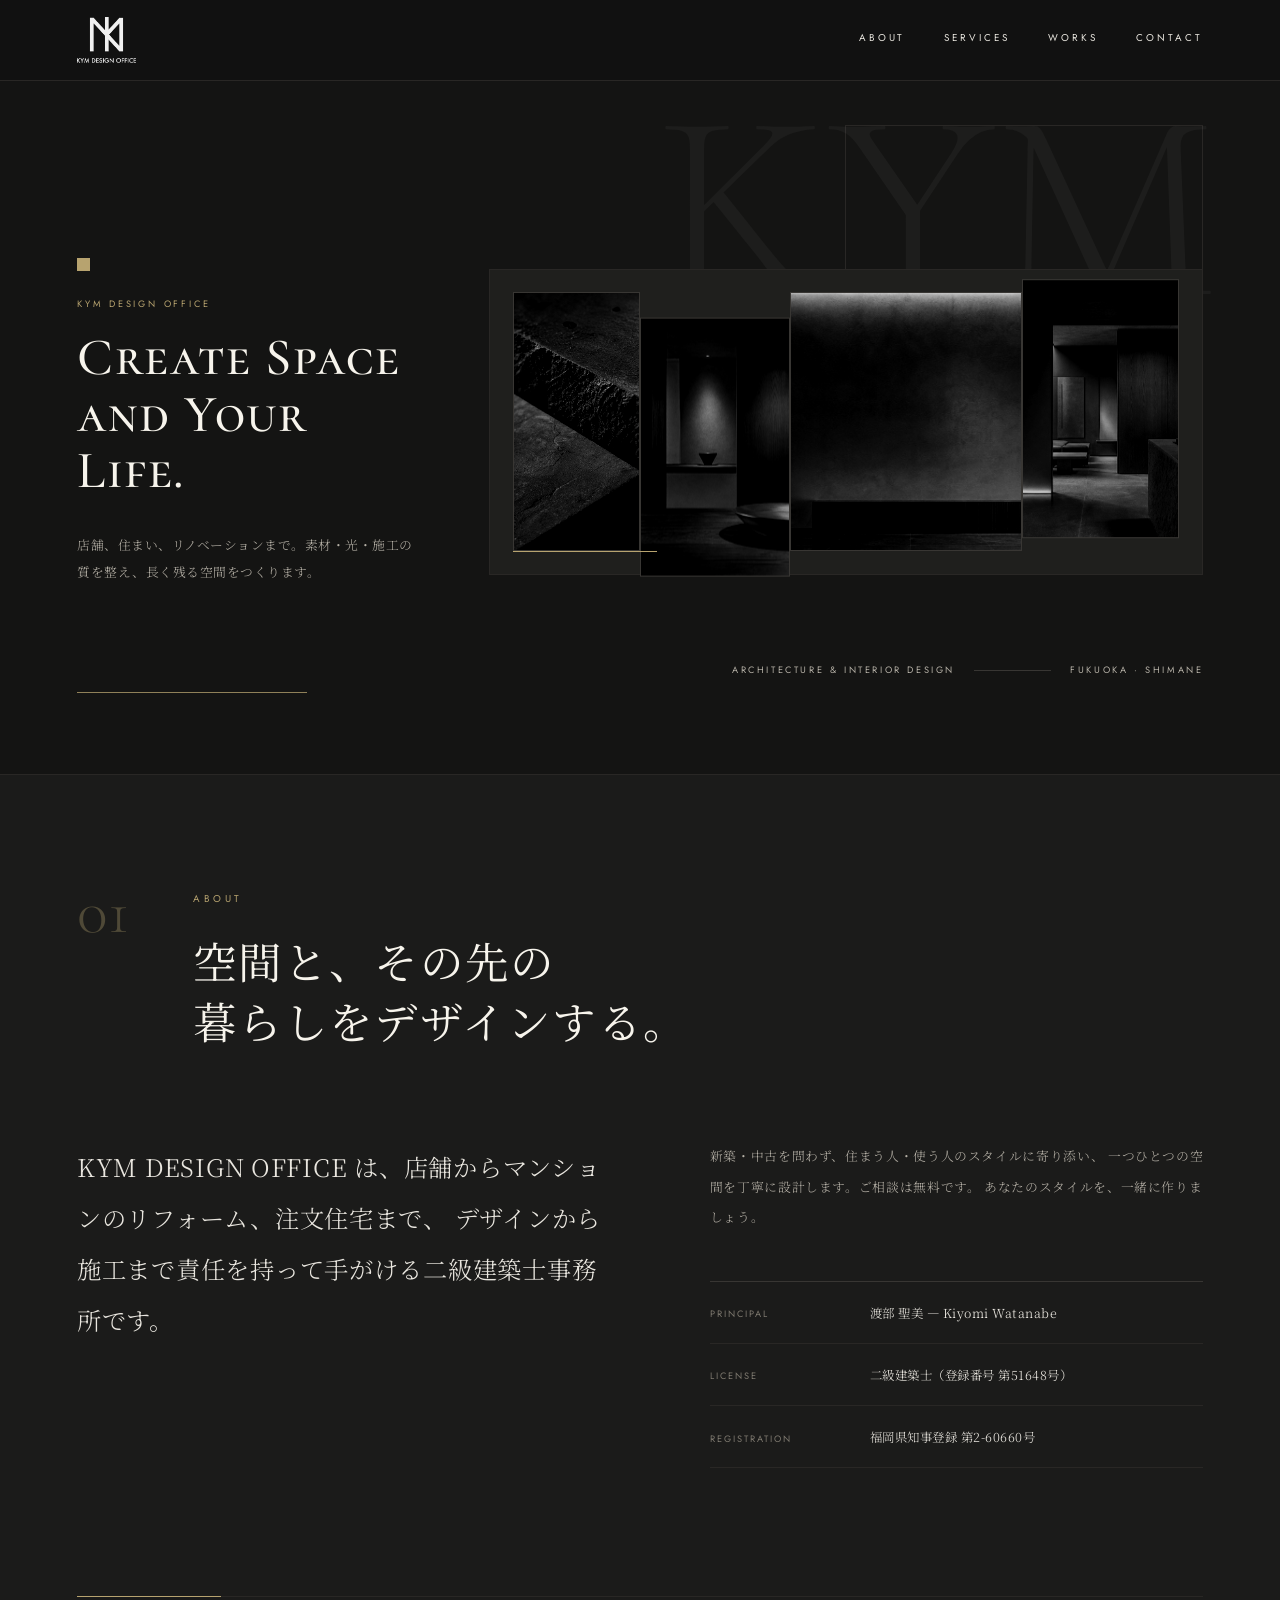
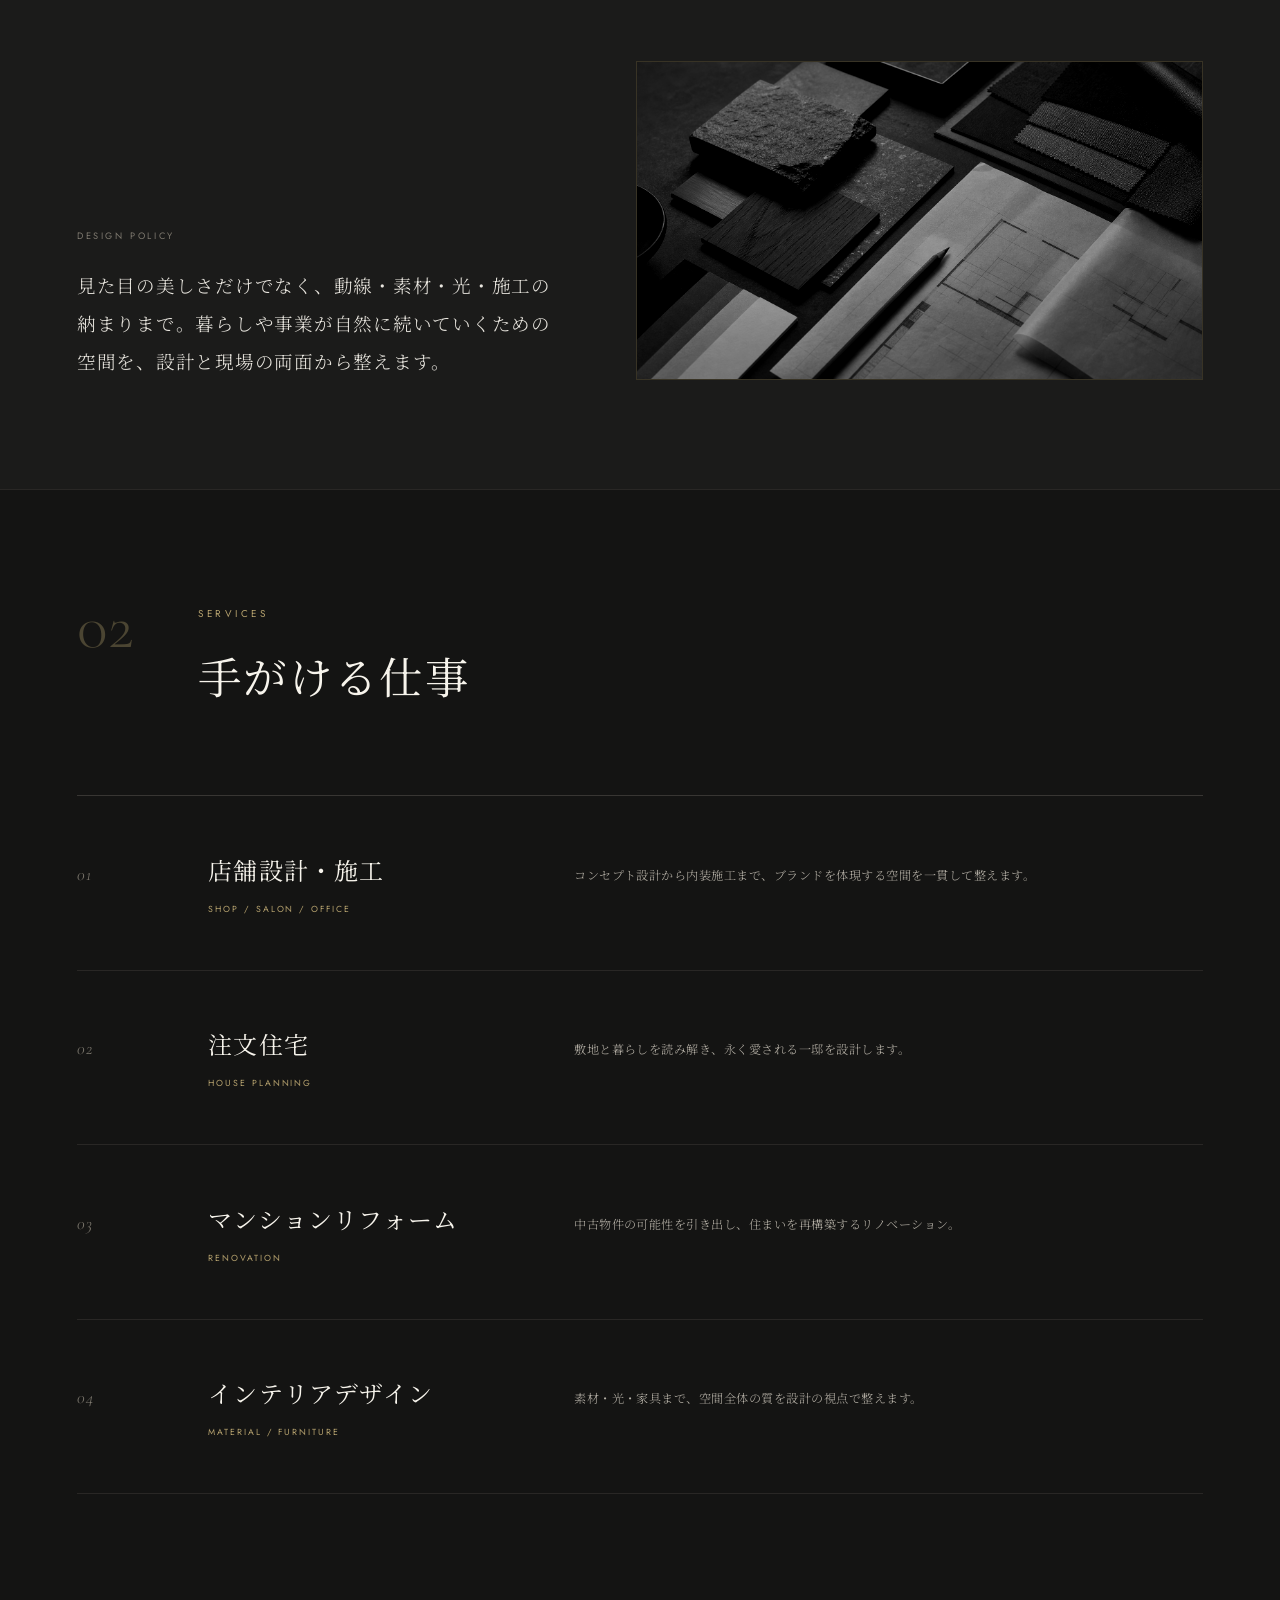
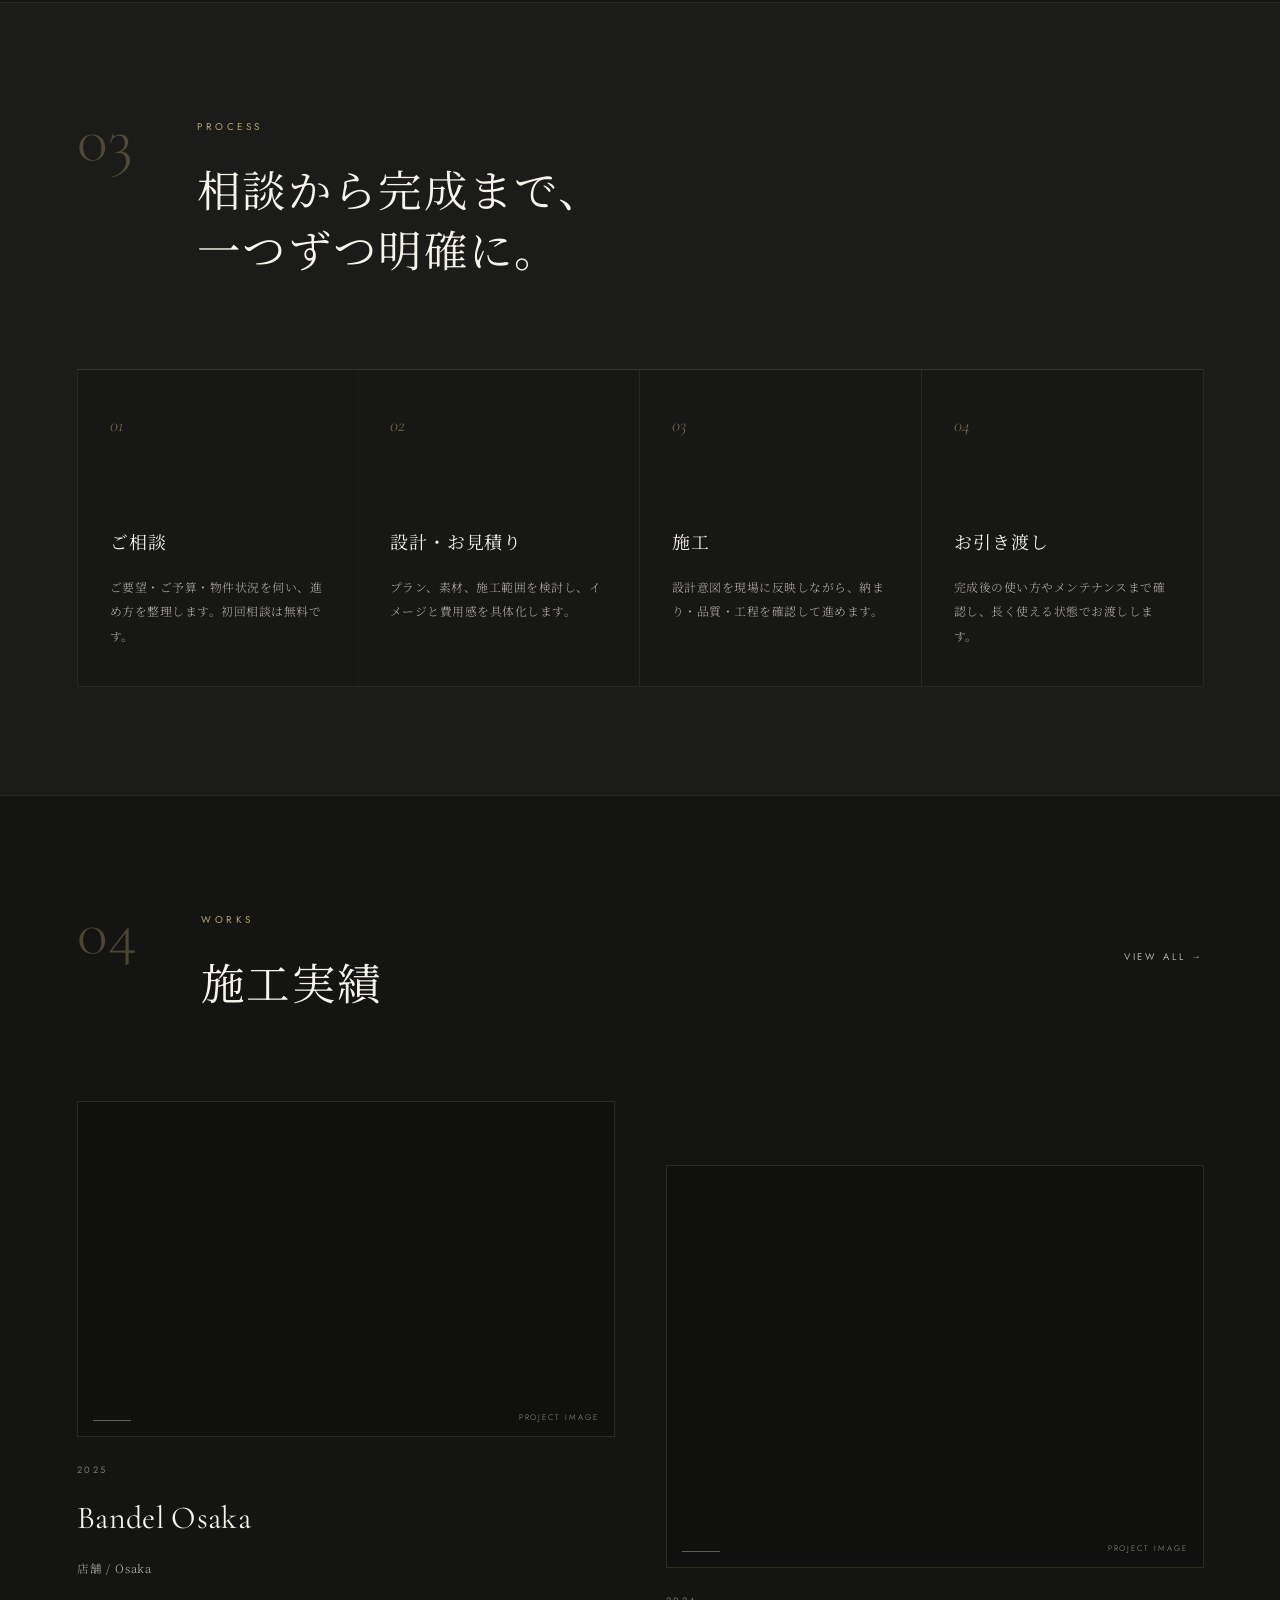
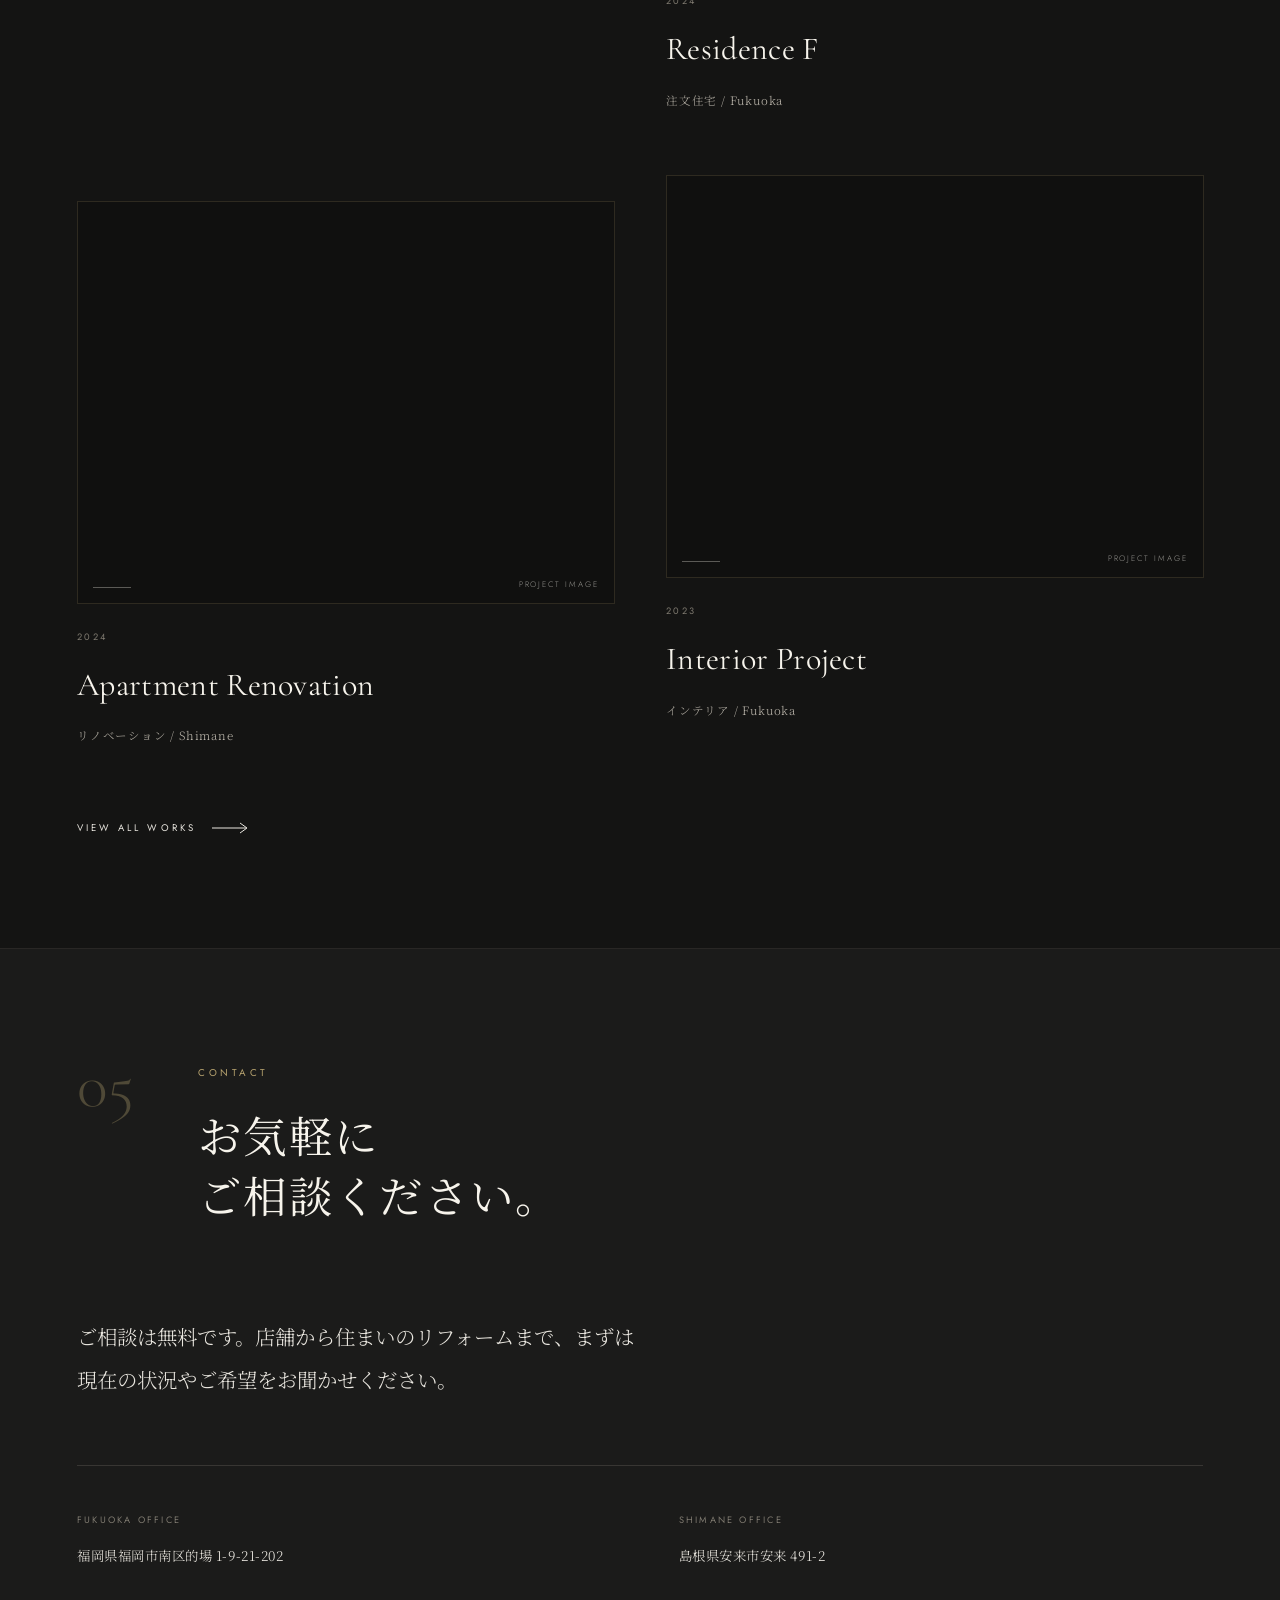
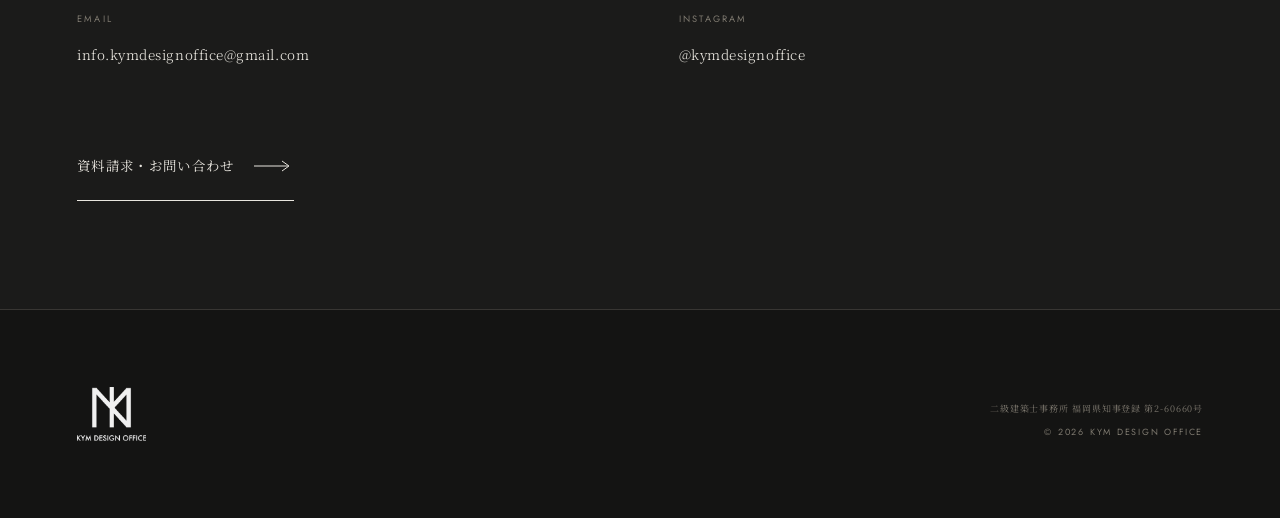
==== index.html @ 893f3ba8 "Initial commit: KYM DESIGN OFFICE ホームページ Co-Authored-By: Claude Opus 4.8 <noreply@anthropic.com>" ====
<!DOCTYPE html>
<html lang="ja">
<head>
  <meta charset="UTF-8">
  <meta name="viewport" content="width=device-width, initial-scale=1.0">
  <title>KYM DESIGN OFFICE｜福岡・島根の建築設計・施工・インテリアデザイン</title>
  <meta name="description" content="KYM DESIGN OFFICEは、店舗設計・施工、注文住宅、マンションリフォーム、インテリアデザインを手がける二級建築士事務所です。福岡・島根を拠点に、デザインから施工まで一貫して対応します。">
  <link rel="stylesheet" href="style.css?v=20260614c">
  <link rel="preconnect" href="https://fonts.googleapis.com">
  <link rel="preconnect" href="https://fonts.gstatic.com" crossorigin>
  <link href="https://fonts.googleapis.com/css2?family=Cormorant+Garamond:ital,wght@0,300;0,400;0,500;1,300;1,400&family=Jost:wght@300;400;500&family=Noto+Serif+JP:wght@300;400;500&display=swap" rel="stylesheet">
</head>
<body>

  <!-- ===== ナビゲーション ===== -->
  <header class="nav">
    <a href="#hero" class="nav__logo">
      <img src="image_data/logo.png" alt="KYM DESIGN OFFICE">
    </a>
    <nav class="nav__menu" aria-label="Main navigation">
      <a href="#about">ABOUT</a>
      <a href="#services">SERVICES</a>
      <a href="works.html">WORKS</a>
      <a href="#contact">CONTACT</a>
    </nav>
  </header>

  <main>

    <!-- ===== HERO ===== -->
    <section class="hero" id="hero">
      <span class="hero__abstract" aria-hidden="true">KYM</span>
      <div class="hero__main">
        <div class="hero__head">
          <span class="hero__mark" data-reveal="up"></span>
          <span class="hero__kicker" data-reveal="up" style="--d:.04s">KYM DESIGN OFFICE</span>
          <h1 class="hero__title" data-reveal="up" style="--d:.08s">Create Space<br>and Your Life.</h1>
          <p class="hero__lead" data-reveal="up" style="--d:.14s">
            店舗、住まい、リノベーションまで。素材・光・施工の質を整え、長く残る空間をつくります。
          </p>
        </div>

        <div class="hero__strip">
          <div class="hero__cluster">
            <div class="frame hf hf--a" data-reveal="clip" style="--d:.2s">
              <img class="visual" src="assets/images/kym-hero-cut-01.jpg" alt="">
            </div>
            <div class="frame hf hf--b" data-reveal="clip" style="--d:.3s">
              <img class="visual" src="assets/images/kym-hero-cut-02.jpg" alt="">
            </div>
            <div class="frame hf hf--c" data-reveal="clip" style="--d:.4s">
              <img class="visual" src="assets/images/kym-hero-cut-03.jpg" alt="">
            </div>
          </div>
          <div class="frame hf hf--d" data-reveal="clip" style="--d:.5s">
            <img class="visual" src="assets/images/kym-hero-cut-04.jpg" alt="">
          </div>
        </div>
      </div>

      <div class="hero__foot" data-reveal="fade" style="--d:.6s">
        <span class="hero__foot-label">Architecture &amp; Interior Design</span>
        <span class="hero__rule"></span>
        <span class="hero__foot-place">Fukuoka · Shimane</span>
      </div>
    </section>

    <!-- ===== 01 ABOUT ===== -->
    <section class="section" id="about">
      <header class="head">
        <span class="head__num" data-reveal="up">01</span>
        <div class="head__text" data-reveal="up" style="--d:.08s">
          <span class="head__label">About</span>
          <h2 class="head__title">空間と、その先の<br>暮らしをデザインする。</h2>
        </div>
      </header>

      <div class="about__body" data-reveal="up" style="--d:.12s">
        <p class="about__statement">
          KYM DESIGN OFFICE は、店舗からマンションのリフォーム、注文住宅まで、
          デザインから施工まで責任を持って手がける二級建築士事務所です。
        </p>
        <div class="about__detail">
          <p>
            新築・中古を問わず、住まう人・使う人のスタイルに寄り添い、
            一つひとつの空間を丁寧に設計します。ご相談は無料です。
            あなたのスタイルを、一緒に作りましょう。
          </p>
          <dl class="about__meta">
            <div>
              <dt>Principal</dt>
              <dd>渡部 聖美 — Kiyomi Watanabe</dd>
            </div>
            <div>
              <dt>License</dt>
              <dd>二級建築士（登録番号 第51648号）</dd>
            </div>
            <div>
              <dt>Registration</dt>
              <dd>福岡県知事登録 第2-60660号</dd>
            </div>
          </dl>
        </div>
      </div>

      <div class="statement-band" data-reveal="up">
        <div>
          <span class="statement-band__label">Design policy</span>
          <p>見た目の美しさだけでなく、動線・素材・光・施工の納まりまで。暮らしや事業が自然に続いていくための空間を、設計と現場の両面から整えます。</p>
        </div>
        <figure class="statement-band__visual">
          <img src="assets/images/kym-process-mono.jpg" alt="素材と図面を並べた設計検討のイメージ">
        </figure>
      </div>
    </section>

    <!-- ===== 02 SERVICES ===== -->
    <section class="section" id="services">
      <header class="head">
        <span class="head__num" data-reveal="up">02</span>
        <div class="head__text" data-reveal="up" style="--d:.08s">
          <span class="head__label">Services</span>
          <h2 class="head__title">手がける仕事</h2>
        </div>
      </header>

      <ul class="services">
        <li class="services__item" data-reveal="up">
          <span class="services__no">01</span>
          <div>
            <h3 class="services__name">店舗設計・施工</h3>
            <span class="services__scope">Shop / Salon / Office</span>
          </div>
          <p class="services__desc">コンセプト設計から内装施工まで、ブランドを体現する空間を一貫して整えます。</p>
        </li>
        <li class="services__item" data-reveal="up">
          <span class="services__no">02</span>
          <div>
            <h3 class="services__name">注文住宅</h3>
            <span class="services__scope">House planning</span>
          </div>
          <p class="services__desc">敷地と暮らしを読み解き、永く愛される一邸を設計します。</p>
        </li>
        <li class="services__item" data-reveal="up">
          <span class="services__no">03</span>
          <div>
            <h3 class="services__name">マンションリフォーム</h3>
            <span class="services__scope">Renovation</span>
          </div>
          <p class="services__desc">中古物件の可能性を引き出し、住まいを再構築するリノベーション。</p>
        </li>
        <li class="services__item" data-reveal="up">
          <span class="services__no">04</span>
          <div>
            <h3 class="services__name">インテリアデザイン</h3>
            <span class="services__scope">Material / Furniture</span>
          </div>
          <p class="services__desc">素材・光・家具まで、空間全体の質を設計の視点で整えます。</p>
        </li>
      </ul>
    </section>

    <!-- ===== 03 PROCESS ===== -->
    <section class="section section--process" id="process">
      <header class="head">
        <span class="head__num" data-reveal="up">03</span>
        <div class="head__text" data-reveal="up" style="--d:.08s">
          <span class="head__label">Process</span>
          <h2 class="head__title">相談から完成まで、<br>一つずつ明確に。</h2>
        </div>
      </header>

      <ol class="process">
        <li class="process__item" data-reveal="up">
          <span class="process__no">01</span>
          <h3>ご相談</h3>
          <p>ご要望・ご予算・物件状況を伺い、進め方を整理します。初回相談は無料です。</p>
        </li>
        <li class="process__item" data-reveal="up">
          <span class="process__no">02</span>
          <h3>設計・お見積り</h3>
          <p>プラン、素材、施工範囲を検討し、イメージと費用感を具体化します。</p>
        </li>
        <li class="process__item" data-reveal="up">
          <span class="process__no">03</span>
          <h3>施工</h3>
          <p>設計意図を現場に反映しながら、納まり・品質・工程を確認して進めます。</p>
        </li>
        <li class="process__item" data-reveal="up">
          <span class="process__no">04</span>
          <h3>お引き渡し</h3>
          <p>完成後の使い方やメンテナンスまで確認し、長く使える状態でお渡しします。</p>
        </li>
      </ol>
    </section>

    <!-- ===== 04 WORKS ===== -->
    <section class="section" id="works">
      <header class="head">
        <span class="head__num" data-reveal="up">04</span>
        <div class="head__text" data-reveal="up" style="--d:.08s">
          <span class="head__label">Works</span>
          <h2 class="head__title">施工実績</h2>
        </div>
        <a href="works.html" class="head__link" data-reveal="fade" style="--d:.16s">View all →</a>
      </header>

      <ul class="works">
        <li class="works__item" data-reveal="up">
          <a href="works.html" class="works__link">
            <div class="frame frame--work"><span class="frame__ph">Project image</span></div>
            <div class="works__caption">
              <span class="works__year">2025</span>
              <h3 class="works__name">Bandel Osaka</h3>
              <span class="works__type">店舗 / Osaka</span>
            </div>
          </a>
        </li>
        <li class="works__item" data-reveal="up">
          <a href="works.html" class="works__link">
            <div class="frame frame--work"><span class="frame__ph">Project image</span></div>
            <div class="works__caption">
              <span class="works__year">2024</span>
              <h3 class="works__name">Residence F</h3>
              <span class="works__type">注文住宅 / Fukuoka</span>
            </div>
          </a>
        </li>
        <li class="works__item" data-reveal="up">
          <a href="works.html" class="works__link">
            <div class="frame frame--work"><span class="frame__ph">Project image</span></div>
            <div class="works__caption">
              <span class="works__year">2024</span>
              <h3 class="works__name">Apartment Renovation</h3>
              <span class="works__type">リノベーション / Shimane</span>
            </div>
          </a>
        </li>
        <li class="works__item" data-reveal="up">
          <a href="works.html" class="works__link">
            <div class="frame frame--work"><span class="frame__ph">Project image</span></div>
            <div class="works__caption">
              <span class="works__year">2023</span>
              <h3 class="works__name">Interior Project</h3>
              <span class="works__type">インテリア / Fukuoka</span>
            </div>
          </a>
        </li>
      </ul>

      <a href="works.html" class="link-arrow works__viewall">
        <span>VIEW ALL WORKS</span>
        <svg viewBox="0 0 40 12" fill="none" xmlns="http://www.w3.org/2000/svg">
          <line x1="0" y1="6" x2="34" y2="6" stroke="currentColor" stroke-width="1"/>
          <polyline points="28,1 35,6 28,11" fill="none" stroke="currentColor" stroke-width="1"/>
        </svg>
      </a>
    </section>

    <!-- ===== 05 CONTACT ===== -->
    <section class="section section--contact" id="contact">
      <header class="head">
        <span class="head__num" data-reveal="up">05</span>
        <div class="head__text" data-reveal="up" style="--d:.08s">
          <span class="head__label">Contact</span>
          <h2 class="head__title">お気軽に<br>ご相談ください。</h2>
        </div>
      </header>

      <div class="contact__body" data-reveal="up" style="--d:.12s">
        <p class="contact__lead">
          ご相談は無料です。店舗から住まいのリフォームまで、まずは現在の状況やご希望をお聞かせください。
        </p>

        <div class="contact__grid">
          <div class="contact__block">
            <span class="contact__label">Fukuoka Office</span>
            <p class="contact__value">福岡県福岡市南区的場 1-9-21-202</p>
          </div>
          <div class="contact__block">
            <span class="contact__label">Shimane Office</span>
            <p class="contact__value">島根県安来市安来 491-2</p>
          </div>
          <div class="contact__block">
            <span class="contact__label">Email</span>
            <p class="contact__value">info.kymdesignoffice@gmail.com</p>
          </div>
          <div class="contact__block">
            <span class="contact__label">Instagram</span>
            <p class="contact__value">@kymdesignoffice</p>
          </div>
        </div>

        <a href="mailto:info.kymdesignoffice@gmail.com" class="contact__cta">
          <span>資料請求・お問い合わせ</span>
          <svg viewBox="0 0 40 12" fill="none" xmlns="http://www.w3.org/2000/svg">
            <line x1="0" y1="6" x2="34" y2="6" stroke="currentColor" stroke-width="1"/>
            <polyline points="28,1 35,6 28,11" fill="none" stroke="currentColor" stroke-width="1"/>
          </svg>
        </a>
      </div>
    </section>

  </main>

  <!-- ===== フッター ===== -->
  <footer class="footer">
    <img src="image_data/logo.png" alt="KYM DESIGN OFFICE" class="footer__logo">
    <div class="footer__info">
      <span class="footer__reg">二級建築士事務所 福岡県知事登録 第2-60660号</span>
      <span class="footer__copy">© 2026 KYM DESIGN OFFICE</span>
    </div>
  </footer>

  <!-- ===== スクリプト ===== -->
  <script src="js/lenis.min.js"></script>
  <script src="app.js"></script>

</body>
</html>
---- style.css ----
/* ===== リセット・ベース ===== */
*, *::before, *::after {
  box-sizing: border-box;
  margin: 0;
  padding: 0;
}

:root {
  /* ダークモノトーン（黒・グレー・少量の温度感） */
  --paper: #141413;
  --paper-2: #1b1b1a;
  --paper-3: #f2f0ea;
  --ink: #e9e6df;
  --black: #f7f4ec;
  --soft: #b6b1a7;
  --gray: #7f7a70;
  --line: #383633;
  --line-soft: #292725;
  --placeholder: #20201f;
  --placeholder-dark: #10100f;
  --accent: #b7a36f;
  --accent-soft: rgba(183, 163, 111, 0.28);
  --panel: #1f1f1d;
  --panel-2: #ededdf;

  --font-serif: 'Cormorant Garamond', serif;
  --font-grotesk: 'Jost', sans-serif;
  --font-jp: 'Noto Serif JP', serif;

  --pad-x: clamp(1.5rem, 6vw, 9rem);
  --maxw: 1480px;
}

html {
  font-size: 16px;
  scroll-behavior: smooth;
}

body {
  background-color: var(--paper);
  color: var(--ink);
  font-family: var(--font-jp);
  font-weight: 300;
  line-height: 1.95;
  -webkit-font-smoothing: antialiased;
  text-rendering: optimizeLegibility;
  overflow-x: hidden;
}

a {
  text-underline-offset: 0.24em;
}

a:focus-visible {
  outline: 1px solid var(--black);
  outline-offset: 0.45rem;
}

::selection {
  background: var(--black);
  color: var(--paper);
}

/* 共通：細ラベル（Jost・ワイドトラッキング） */
.label {
  font-family: var(--font-grotesk);
  font-weight: 400;
  letter-spacing: 0.34em;
  text-transform: uppercase;
}

/* 共通：矢印リンク */
.link-arrow {
  display: inline-flex;
  align-items: center;
  gap: 1rem;
  text-decoration: none;
  color: var(--ink);
  font-family: var(--font-grotesk);
  font-size: 0.6rem;
  font-weight: 400;
  letter-spacing: 0.32em;
  text-transform: uppercase;
  transition: gap 0.18s ease-out, color 0.18s ease-out;
}
.link-arrow:hover { gap: 1.45rem; color: var(--black); }
.link-arrow svg { width: 40px; height: 12px; }

/* ===== ナビゲーション ===== */
.nav {
  position: fixed;
  top: 0; left: 0;
  width: 100%;
  z-index: 100;
  display: flex;
  align-items: center;
  justify-content: space-between;
  padding: calc(1.05rem + env(safe-area-inset-top)) var(--pad-x) 1.05rem;
  background-color: rgba(18, 18, 17, 0.94);
  backdrop-filter: blur(10px);
  border-bottom: 1px solid var(--line-soft);
}

.nav__logo { display: inline-flex; align-items: center; text-decoration: none; }
.nav__logo img {
  height: 46px;
  width: auto;
  display: block;
  filter: invert(1) grayscale(1) contrast(0.92);
}

.nav__menu { display: flex; gap: clamp(1.5rem, 3vw, 3.4rem); }

.nav__menu a {
  font-family: var(--font-grotesk);
  font-size: 0.62rem;
  font-weight: 400;
  letter-spacing: 0.3em;
  text-transform: uppercase;
  color: var(--ink);
  text-decoration: none;
  position: relative;
  padding-bottom: 4px;
  transition: color 0.18s ease-out;
}
.nav__menu a::after {
  content: '';
  position: absolute;
  left: 0; bottom: 0;
  width: 0; height: 1px;
  background: var(--ink);
  transition: width 0.18s ease-out;
}
.nav__menu a:hover::after { width: 100%; }
.nav__menu a:hover { color: var(--accent); }

/* ===== HERO（抽象的な黒のファーストビュー）===== */
.hero {
  position: relative;
  max-width: var(--maxw);
  margin: 0 auto;
  min-height: 86dvh;
  display: flex;
  flex-direction: column;
  padding: 6.4rem var(--pad-x) clamp(2rem, 4vh, 3rem);
  overflow: hidden;
}
.hero::before {
  content: '';
  position: absolute;
  top: 7.8rem;
  right: var(--pad-x);
  width: clamp(12rem, 28vw, 31rem);
  height: clamp(12rem, 28vw, 31rem);
  border: 1px solid var(--line-soft);
  pointer-events: none;
}
.hero::after {
  content: '';
  position: absolute;
  left: var(--pad-x);
  bottom: clamp(4rem, 9vh, 6rem);
  width: clamp(8rem, 18vw, 18rem);
  height: 1px;
  background: var(--accent);
  opacity: 0.76;
  pointer-events: none;
}
.hero__abstract {
  position: absolute;
  right: clamp(1rem, 5vw, 5rem);
  top: clamp(5.8rem, 12vh, 8rem);
  z-index: 0;
  font-family: var(--font-serif);
  font-size: clamp(9rem, 21vw, 22rem);
  font-weight: 300;
  line-height: 0.75;
  color: rgba(247, 244, 236, 0.038);
  pointer-events: none;
}

/* 見出し＋画像帯を下寄り中央に・上端を揃える */
.hero__main {
  position: relative;
  z-index: 1;
  margin-top: clamp(4.8rem, 13vh, 8.5rem);
  display: grid;
  grid-template-columns: minmax(17rem, 0.64fr) minmax(26rem, 1.36fr);
  align-items: center;
  gap: clamp(2.4rem, 6vw, 6rem);
}

.hero__head {
  position: relative;
  flex-shrink: 0;
  padding: clamp(1.5rem, 3vw, 2.5rem) 0 clamp(1.5rem, 3vw, 2.5rem);
}
.hero__mark {
  display: block;
  width: 13px;
  height: 13px;
  background: var(--accent);
  margin-bottom: 1.5rem;
}
.hero__kicker {
  display: block;
  margin-bottom: 1.1rem;
  font-family: var(--font-grotesk);
  font-size: 0.58rem;
  font-weight: 400;
  letter-spacing: 0.3em;
  color: var(--accent);
}
.hero__title {
  font-family: var(--font-serif);
  font-variant: small-caps;
  font-size: clamp(2rem, 4.1vw, 4.25rem);
  font-weight: 500;
  line-height: 1.08;
  letter-spacing: 0.03em;
  color: var(--black);
}
.hero__lead {
  max-width: 22rem;
  margin-top: clamp(1.2rem, 3vw, 2rem);
  font-size: 0.8rem;
  line-height: 2.1;
  letter-spacing: 0.04em;
  color: var(--soft);
}

/* 画像帯：全部同じ高さ、幅だけ違う */
.hero__strip {
  position: relative;
  min-width: 0;
  display: grid;
  grid-template-columns: 0.85fr 1fr 1.55fr 1.05fr;
  align-items: flex-start;
  height: clamp(210px, 34vh, 360px);
  padding: clamp(1rem, 2vw, 1.4rem);
  background: var(--panel);
  border: 1px solid var(--line-soft);
}
.hero__strip::after {
  content: '';
  position: absolute;
  left: clamp(1rem, 2vw, 1.4rem);
  bottom: clamp(1rem, 2vw, 1.4rem);
  width: clamp(4rem, 12vw, 9rem);
  height: 1px;
  background: var(--accent);
  z-index: 2;
}
/* 左：3枚を密着 */
.hero__cluster {
  display: contents;
}
/* .frame の width:100% を打ち消し、高さ×aspect-ratio で幅を決める */
.hero__strip .hf {
  width: 100%;
  height: 100%;
  min-width: 0;
  flex-shrink: 0;
}
.hf .frame__ph { font-size: 0.5rem; }
.hf--a { aspect-ratio: 3 / 4; }
.hf--b {
  aspect-ratio: 1 / 1;
  transform: translateY(clamp(0.8rem, 2vw, 1.6rem));
}
.hf--c { aspect-ratio: 16 / 10; }
/* 間を空けて右に大きめの1点 */
.hf--d {
  aspect-ratio: 4 / 3;
  margin-left: 0;
  transform: translateY(clamp(-0.8rem, -1.4vw, -0.4rem));
}

/* 右下の小ラベル＋細罫線 */
.hero__foot {
  position: relative;
  z-index: 1;
  margin-top: clamp(1.6rem, 4vh, 3.2rem);
  display: flex;
  align-items: center;
  justify-content: flex-end;
  gap: 1.2rem;
}
.hero__foot-label,
.hero__foot-place {
  font-family: var(--font-grotesk);
  font-size: 0.58rem;
  font-weight: 400;
  letter-spacing: 0.28em;
  text-transform: uppercase;
  color: var(--soft);
}
.hero__rule {
  width: clamp(2rem, 6vw, 5rem);
  height: 1px;
  background: var(--line);
}

/* ===== 画像フレーム（プレースホルダー）===== */
.frame {
  position: relative;
  width: 100%;
  background: var(--placeholder);
  display: flex;
  align-items: center;
  justify-content: center;
  overflow: hidden;
  color: var(--gray);
}
.frame::before {
  content: '';
  position: absolute;
  left: 1rem;
  bottom: 1rem;
  width: 2.4rem;
  height: 1px;
  background: rgba(247, 244, 236, 0.32);
}
.frame::after {
  content: '';
  position: absolute;
  inset: 0;
  border: 1px solid var(--line);
  pointer-events: none;
}
.frame__ph {
  position: absolute;
  right: 1rem;
  bottom: 0.72rem;
  font-family: var(--font-grotesk);
  font-size: 0.5rem;
  letter-spacing: 0.24em;
  text-transform: uppercase;
  color: rgba(233, 230, 223, 0.62);
}

.visual {
  position: absolute;
  inset: 0;
  width: 100%;
  height: 100%;
  object-fit: cover;
  filter: grayscale(1) contrast(1.16) brightness(0.82);
}
.visual--crop-1 { object-position: 5% 50%; }
.visual--crop-2 { object-position: 34% 50%; }
.visual--crop-3 { object-position: 63% 50%; }
.visual--crop-4 { object-position: 92% 50%; }
.visual + .frame__ph {
  color: rgba(247, 244, 236, 0.76);
}
.visual ~ .frame__ph::before {
  background: rgba(247, 244, 236, 0.5);
}

/* ===== 共通セクション ===== */
.section {
  max-width: var(--maxw);
  margin: 0 auto;
  padding: clamp(5.8rem, 12vh, 11rem) var(--pad-x);
  border-top: 1px solid var(--line-soft);
}
.section:nth-of-type(even) {
  background: var(--paper-2);
}

/* セクション見出し（セリフ番号＋細ラベル＋和文タイトル）*/
.head {
  display: flex;
  align-items: flex-start;
  gap: clamp(1.5rem, 5vw, 4rem);
  margin-bottom: clamp(3.2rem, 7vw, 6rem);
}
.head__num {
  font-family: var(--font-serif);
  font-size: clamp(2.5rem, 5vw, 4.5rem);
  font-weight: 300;
  line-height: 0.9;
  letter-spacing: 0;
  color: rgba(183, 163, 111, 0.34);
  flex-shrink: 0;
}
.head__text { padding-top: 0.4rem; }
.head__label {
  display: block;
  font-family: var(--font-grotesk);
  font-size: 0.62rem;
  font-weight: 400;
  letter-spacing: 0.36em;
  text-transform: uppercase;
  color: var(--accent);
  margin-bottom: 1.3rem;
}
.head__title {
  font-family: var(--font-jp);
  font-size: clamp(1.5rem, 3.4vw, 2.8rem);
  font-weight: 400;
  line-height: 1.4;
  letter-spacing: 0.03em;
  color: var(--black);
}
.head__link {
  margin-left: auto;
  align-self: center;
  font-family: var(--font-grotesk);
  font-size: 0.6rem;
  font-weight: 400;
  letter-spacing: 0.28em;
  text-transform: uppercase;
  color: var(--soft);
  text-decoration: none;
  transition: color 0.18s ease-out;
}
.head__link:hover { color: var(--black); }

/* ===== ABOUT ===== */
.about__body {
  display: grid;
  grid-template-columns: 1.1fr 1fr;
  gap: clamp(2.5rem, 7vw, 7rem);
}
.about__statement {
  font-family: var(--font-jp);
  font-size: clamp(1.1rem, 1.9vw, 1.55rem);
  font-weight: 300;
  line-height: 2.1;
  letter-spacing: 0.03em;
  color: var(--ink);
  max-width: 34rem;
}
.about__detail p {
  font-size: 0.8rem;
  line-height: 2.4;
  letter-spacing: 0.05em;
  color: var(--soft);
}
.about__meta {
  margin-top: 3rem;
  border-top: 1px solid var(--line);
}
.about__meta > div {
  display: grid;
  grid-template-columns: 9rem 1fr;
  gap: 1rem;
  padding: 1.15rem 0;
  border-bottom: 1px solid var(--line-soft);
}
.about__meta dt {
  font-family: var(--font-grotesk);
  font-size: 0.58rem;
  font-weight: 400;
  letter-spacing: 0.22em;
  text-transform: uppercase;
  color: var(--gray);
  padding-top: 0.3rem;
}
.about__meta dd {
  font-size: 0.78rem;
  letter-spacing: 0.04em;
  color: var(--ink);
}

.statement-band {
  display: grid;
  grid-template-columns: minmax(0, 0.85fr) minmax(18rem, 1fr);
  gap: clamp(2rem, 6vw, 6rem);
  align-items: end;
  margin-top: clamp(4rem, 10vw, 8rem);
  padding-top: clamp(2.5rem, 5vw, 4rem);
  border-top: 1px solid var(--line-soft);
  position: relative;
}
.statement-band::before {
  content: '';
  position: absolute;
  top: -1px;
  left: 0;
  width: clamp(4rem, 12vw, 9rem);
  height: 1px;
  background: var(--accent);
}
.statement-band__label {
  display: block;
  margin-bottom: 1.3rem;
  font-family: var(--font-grotesk);
  font-size: 0.58rem;
  font-weight: 400;
  letter-spacing: 0.28em;
  text-transform: uppercase;
  color: var(--gray);
}
.statement-band p {
  max-width: 35rem;
  font-size: clamp(1rem, 1.45vw, 1.28rem);
  line-height: 2.05;
  letter-spacing: 0.04em;
}
.statement-band__visual {
  aspect-ratio: 16 / 9;
  overflow: hidden;
  border: 1px solid rgba(183, 163, 111, 0.24);
  background: var(--placeholder-dark);
}
.statement-band__visual img {
  width: 100%;
  height: 100%;
  display: block;
  object-fit: cover;
  filter: grayscale(1) contrast(1.12) brightness(0.82);
}

/* ===== SERVICES ===== */
.services {
  list-style: none;
  border-top: 1px solid var(--line);
}
.services__item {
  display: grid;
  grid-template-columns: 5rem 1fr 2fr;
  gap: clamp(1rem, 4vw, 4rem);
  align-items: baseline;
  padding: clamp(2rem, 4.5vw, 3.2rem) 0;
  border-bottom: 1px solid var(--line-soft);
  position: relative;
  transition: padding-left 0.18s ease-out, background-color 0.18s ease-out;
}
.services__item::before {
  content: '';
  position: absolute;
  left: 0;
  top: -1px;
  width: 0;
  height: 1px;
  background: var(--accent);
  transition: width 0.18s ease-out;
}
.services__item:hover {
  padding-left: 1rem;
  background: rgba(247, 244, 236, 0.025);
}
.services__item:hover::before { width: 5rem; }
.services__no {
  font-family: var(--font-serif);
  font-style: italic;
  font-size: 1.1rem;
  letter-spacing: 0.04em;
  color: var(--gray);
}
.services__name {
  font-family: var(--font-jp);
  font-size: clamp(1.1rem, 2vw, 1.5rem);
  font-weight: 400;
  letter-spacing: 0.05em;
  color: var(--black);
}
.services__scope {
  display: block;
  margin-top: 0.45rem;
  font-family: var(--font-grotesk);
  font-size: 0.55rem;
  font-weight: 400;
  letter-spacing: 0.22em;
  text-transform: uppercase;
  color: var(--accent);
}
.services__desc {
  font-size: 0.76rem;
  line-height: 2.1;
  letter-spacing: 0.04em;
  color: var(--soft);
}

/* ===== PROCESS ===== */
.section--process {
  background: var(--paper-2);
}
.process {
  list-style: none;
  display: grid;
  grid-template-columns: repeat(4, 1fr);
  border-top: 1px solid var(--line);
}
.process__item {
  min-height: 16rem;
  padding: clamp(1.6rem, 3vw, 2.4rem) clamp(1.2rem, 2.5vw, 2rem);
  border-right: 1px solid var(--line-soft);
  border-bottom: 1px solid var(--line-soft);
  background: rgba(20, 20, 19, 0.55);
}
.process__item:first-child { border-left: 1px solid var(--line-soft); }
.process__no {
  display: block;
  margin-bottom: clamp(3rem, 7vw, 5rem);
  font-family: var(--font-serif);
  font-style: italic;
  font-size: 1.15rem;
  color: rgba(183, 163, 111, 0.62);
}
.process__item h3 {
  margin-bottom: 1rem;
  font-size: clamp(1rem, 1.4vw, 1.24rem);
  font-weight: 400;
  letter-spacing: 0.05em;
  color: var(--black);
}
.process__item p {
  font-size: 0.74rem;
  line-height: 2.05;
  letter-spacing: 0.04em;
  color: var(--soft);
}

/* ===== WORKS ===== */
.works {
  list-style: none;
  display: grid;
  grid-template-columns: repeat(2, 1fr);
  gap: clamp(2.5rem, 5vw, 4.5rem) clamp(2rem, 4vw, 3.5rem);
}
.works__link { display: block; text-decoration: none; color: inherit; }
.works__item:nth-child(1) .frame--work { aspect-ratio: 16 / 10; }
.works__item:nth-child(2) { padding-top: clamp(2rem, 5vw, 5rem); }
.works__item:nth-child(3) { padding-top: clamp(1rem, 2vw, 2.2rem); }
.frame--work {
  aspect-ratio: 4 / 3;
  background-color: var(--placeholder-dark);
}
.frame--work::after,
.archive-card__frame::after {
  border-color: rgba(183, 163, 111, 0.18);
}
.works__caption {
  display: flex;
  flex-direction: column;
  gap: 0.5rem;
  padding-top: 1.5rem;
}
.works__year {
  font-family: var(--font-grotesk);
  font-size: 0.58rem;
  font-weight: 400;
  letter-spacing: 0.26em;
  color: var(--gray);
}
.works__name {
  font-family: var(--font-serif);
  font-size: clamp(1.4rem, 2.6vw, 2rem);
  font-weight: 400;
  letter-spacing: 0.01em;
  color: var(--black);
  transition: opacity 0.18s ease-out;
}
.works__link:hover .works__name { opacity: 0.45; }
.works__type {
  font-family: var(--font-jp);
  font-size: 0.72rem;
  font-weight: 300;
  letter-spacing: 0.07em;
  color: var(--soft);
}
.works__viewall { margin-top: clamp(3rem, 6vw, 4.5rem); }

/* ===== PAGE / WORKS ARCHIVE ===== */
.page-hero {
  position: relative;
  max-width: var(--maxw);
  margin: 0 auto;
  padding: clamp(11rem, 24vh, 17rem) var(--pad-x) clamp(5rem, 10vh, 8rem);
  border-bottom: 1px solid var(--line-soft);
  background: var(--paper);
}
.page-hero::after {
  content: '';
  position: absolute;
  left: var(--pad-x);
  bottom: clamp(3rem, 7vh, 5rem);
  width: clamp(5rem, 16vw, 14rem);
  height: 1px;
  background: var(--accent);
}
.page-hero__inner {
  max-width: 52rem;
}
.page-hero__label,
.archive-note__label,
.archive-contact__label {
  display: block;
  margin-bottom: 1.2rem;
  font-family: var(--font-grotesk);
  font-size: 0.6rem;
  font-weight: 400;
  letter-spacing: 0.32em;
  text-transform: uppercase;
  color: var(--gray);
}
.page-hero__title {
  margin-bottom: 1.8rem;
  font-size: clamp(2.6rem, 8vw, 6.6rem);
  font-family: var(--font-serif);
  font-weight: 300;
  line-height: 0.95;
  color: var(--black);
}
.page-hero__lead {
  max-width: 37rem;
  font-size: clamp(0.92rem, 1.3vw, 1.08rem);
  line-height: 2.05;
  letter-spacing: 0.04em;
  color: var(--soft);
}
.archive-note {
  display: grid;
  grid-template-columns: 14rem minmax(0, 1fr);
  gap: clamp(1.5rem, 5vw, 4rem);
  margin-bottom: clamp(3rem, 7vw, 5.5rem);
  padding: 1.7rem 0;
  border-top: 1px solid rgba(183, 163, 111, 0.32);
  border-bottom: 1px solid var(--line-soft);
}
.archive-note p {
  max-width: 40rem;
  font-size: 0.82rem;
  line-height: 2.1;
  color: var(--soft);
}
.archive-grid {
  list-style: none;
  display: grid;
  grid-template-columns: repeat(2, minmax(0, 1fr));
  gap: clamp(2.5rem, 5vw, 5rem) clamp(2rem, 4vw, 3.5rem);
}
.archive-card a {
  display: block;
  color: inherit;
  text-decoration: none;
}
.archive-card:nth-child(even) {
  padding-top: clamp(2rem, 5vw, 4.5rem);
}
.archive-card__frame {
  aspect-ratio: 16 / 10;
  margin-bottom: 1.5rem;
  background: var(--panel);
}
.archive-card__year {
  display: block;
  margin-bottom: 0.7rem;
  font-family: var(--font-grotesk);
  font-size: 0.58rem;
  letter-spacing: 0.26em;
  color: var(--gray);
}
.archive-card h2 {
  margin-bottom: 0.45rem;
  font-family: var(--font-serif);
  font-size: clamp(1.45rem, 3vw, 2.15rem);
  font-weight: 400;
  color: var(--black);
}
.archive-card p {
  font-size: 0.74rem;
  letter-spacing: 0.07em;
  color: var(--soft);
}
.section--archive-contact {
  padding-top: clamp(4rem, 8vw, 7rem);
}
.archive-contact {
  max-width: 54rem;
}
.archive-contact h2 {
  font-size: clamp(1.45rem, 3.4vw, 2.8rem);
  font-weight: 400;
  line-height: 1.55;
  letter-spacing: 0.03em;
}

/* ===== CONTACT ===== */
.contact__lead {
  font-family: var(--font-jp);
  font-size: clamp(1rem, 1.6vw, 1.3rem);
  font-weight: 300;
  line-height: 2.1;
  color: var(--ink);
  margin-bottom: clamp(2.5rem, 6vw, 4rem);
  max-width: 36rem;
}
.contact__grid {
  display: grid;
  grid-template-columns: repeat(2, 1fr);
  gap: 2.6rem clamp(2rem, 6vw, 5rem);
  border-top: 1px solid var(--line);
  padding-top: 2.8rem;
}
.contact__label {
  display: block;
  font-family: var(--font-grotesk);
  font-size: 0.58rem;
  font-weight: 400;
  letter-spacing: 0.24em;
  text-transform: uppercase;
  color: var(--gray);
  margin-bottom: 0.85rem;
}
.contact__value {
  font-size: 0.84rem;
  font-weight: 300;
  letter-spacing: 0.04em;
  color: var(--ink);
}
.contact__cta {
  display: inline-flex;
  align-items: center;
  gap: 1.2rem;
  margin-top: clamp(2.5rem, 6vw, 4rem);
  padding: 1.3rem 0;
  text-decoration: none;
  color: var(--ink);
  font-family: var(--font-jp);
  font-size: 0.84rem;
  font-weight: 400;
  letter-spacing: 0.1em;
  border-bottom: 1px solid var(--ink);
  transition: gap 0.18s ease-out;
}
.contact__cta:hover { gap: 1.55rem; }
.contact__cta svg { width: 40px; height: 12px; }

/* ===== フッター ===== */
.footer {
  max-width: var(--maxw);
  margin: 0 auto;
  padding: clamp(3rem, 6vw, 5rem) var(--pad-x);
  border-top: 1px solid var(--line);
  display: flex;
  flex-wrap: wrap;
  gap: 1.5rem 2rem;
  align-items: flex-end;
  justify-content: space-between;
}
.footer__logo {
  height: 54px;
  width: auto;
  display: block;
  filter: invert(1) grayscale(1) contrast(0.92);
}
.footer__info { display: flex; flex-direction: column; gap: 0.4rem; text-align: right; }
.footer__info span {
  font-family: var(--font-grotesk);
  font-size: 0.56rem;
  font-weight: 400;
  letter-spacing: 0.2em;
  color: var(--gray);
}
.footer__reg { font-family: var(--font-jp) !important; letter-spacing: 0.1em !important; }

/* ===== レスポンシブ ===== */
@media (max-width: 900px) {
  .nav {
    padding: calc(0.8rem + env(safe-area-inset-top)) var(--pad-x) 0.8rem;
  }
  .nav__logo img { height: 38px; }
  .hero {
    min-height: auto;
    padding-top: 7.5rem;
    padding-bottom: 4.5rem;
  }
  .hero::before {
    top: 7rem;
    right: 1.5rem;
    width: 13rem;
    height: 13rem;
  }
  .hero::after { width: 6rem; }
  .hero__abstract {
    top: 7rem;
    right: 0.8rem;
    font-size: 8rem;
  }
  .hero__main {
    grid-template-columns: 1fr;
    align-items: stretch;
    gap: 2.2rem;
    margin-top: clamp(4.5rem, 12vh, 7rem);
  }
  .hero__strip {
    height: auto;
    display: grid;
    grid-template-columns: repeat(2, 1fr);
    gap: 0.6rem;
    padding: 0.65rem;
  }
  .hero__cluster { display: contents; }
  .hf { height: auto; width: auto; }
  .hf--a, .hf--b, .hf--c, .hf--d {
    aspect-ratio: 4 / 3;
    margin-left: 0;
    transform: none;
  }
  .about__body { grid-template-columns: 1fr; }
  .statement-band { grid-template-columns: 1fr; }
  .head { flex-wrap: wrap; }
  .services__item { grid-template-columns: 3.5rem 1fr; gap: 0.5rem 1.5rem; }
  .services__desc { grid-column: 1 / -1; margin-top: 0.4rem; }
  .process { grid-template-columns: repeat(2, 1fr); }
  .process__item:nth-child(odd) { border-left: 1px solid var(--line-soft); }
  .works { grid-template-columns: 1fr; }
  .works__item:nth-child(2),
  .works__item:nth-child(3) { padding-top: 0; }
  .contact__grid { grid-template-columns: 1fr; }
  .archive-note { grid-template-columns: 1fr; }
  .archive-grid { grid-template-columns: 1fr; }
  .archive-card:nth-child(even) { padding-top: 0; }
  .footer { flex-direction: column; align-items: flex-start; }
  .footer__info { text-align: left; }
}

@media (max-width: 600px) {
  :root { --pad-x: 1.5rem; }
  .nav { align-items: flex-start; gap: 0.9rem; }
  .nav__logo img { height: 34px; }
  .nav__menu {
    flex: 1;
    min-width: 0;
    justify-content: flex-end;
    gap: 0.65rem;
    overflow: visible;
  }
  .nav__menu a {
    font-size: 0.5rem;
    letter-spacing: 0.14em;
    white-space: nowrap;
  }
  .hero__main { margin-top: clamp(5rem, 14vh, 7rem); }
  .hero__title { font-size: clamp(2.05rem, 10vw, 2.9rem); }
  .hero__lead {
    max-width: 19rem;
    font-size: 0.76rem;
  }
  .hero__foot {
    justify-content: space-between;
    align-items: flex-start;
    gap: 0.9rem;
  }
  .hero__foot-label,
  .hero__foot-place {
    font-size: 0.52rem;
    letter-spacing: 0.2em;
    line-height: 1.7;
  }
  .hero__rule { flex: 1; min-width: 2rem; margin-top: 0.62rem; }
  .section { padding-top: 5rem; padding-bottom: 5.5rem; }
  .statement-band {
    margin-top: 3.5rem;
  }
  .statement-band__visual { aspect-ratio: 4 / 3; }
  .process { grid-template-columns: 1fr; }
  .process__item {
    min-height: auto;
    border-left: 1px solid var(--line-soft);
  }
  .process__no {
    margin-bottom: 2.5rem;
  }
  .page-hero {
    padding-top: 9rem;
    padding-bottom: 4.5rem;
  }
  .page-hero__title {
    font-size: clamp(3.4rem, 18vw, 5.4rem);
  }
  .head__link { margin-left: 0; width: 100%; margin-top: 0.5rem; }
  .about__meta > div { grid-template-columns: 1fr; gap: 0.3rem; }
  .contact__value { overflow-wrap: anywhere; }
}

/* =====================================================================
   ANIMATION（Phase 1–4）
   ===================================================================== */

/* Lenis（慣性スクロール）用 */
html.lenis, html.lenis body { height: auto; }
.lenis.lenis-smooth { scroll-behavior: auto !important; }
.lenis.lenis-smooth [data-lenis-prevent] { overscroll-behavior: contain; }
.lenis.lenis-stopped { overflow: hidden; }

/* --- スクロール出現の基本 --- */
[data-reveal] {
  opacity: 0;
  transition:
    opacity 0.72s ease-out,
    transform 0.72s ease-out,
    clip-path 0.82s ease-out;
  transition-delay: var(--d, 0s);
  will-change: opacity, transform;
}

/* フェード＋スライドアップ */
[data-reveal="up"] { transform: translateY(18px); }
[data-reveal="up"].is-in { opacity: 1; transform: none; }

/* フェードのみ */
[data-reveal="fade"].is-in { opacity: 1; }

/* 画像枠：下からクリップ展開 */
[data-reveal="clip"] {
  opacity: 1;
  clip-path: inset(100% 0 0 0);
}
[data-reveal="clip"].is-in { clip-path: inset(0 0 0 0); }

/* リスト要素のステガー（出現を一段ずつ遅らせる） */
.services__item[data-reveal]:nth-child(1) { --d: 0s; }
.services__item[data-reveal]:nth-child(2) { --d: 0.08s; }
.services__item[data-reveal]:nth-child(3) { --d: 0.16s; }
.services__item[data-reveal]:nth-child(4) { --d: 0.24s; }
.works__item[data-reveal]:nth-child(1) { --d: 0s; }
.works__item[data-reveal]:nth-child(2) { --d: 0.1s; }
.works__item[data-reveal]:nth-child(3) { --d: 0.2s; }
.works__item[data-reveal]:nth-child(4) { --d: 0.3s; }

/* --- ヒーロー罫線が横に伸びる --- */
.hero__rule {
  transform: scaleX(0);
  transform-origin: right center;
  transition: transform 0.7s ease-out 0.35s;
}
.hero.is-ready .hero__rule { transform: scaleX(1); }

/* --- Works画像のホバーズーム（将来の写真にも対応） --- */
.frame--work { transition: transform 0.18s ease-out; }
.works__link:hover .frame--work { transform: scale(0.985); }
.frame--work .frame__ph { transition: transform 0.18s ease-out; }
.works__link:hover .frame--work .frame__ph { transform: scale(1.04); }

/* --- モーション控えめ設定の尊重 --- */
@media (prefers-reduced-motion: reduce) {
  [data-reveal] { opacity: 1 !important; transform: none !important; clip-path: none !important; transition: none !important; }
  .hero__rule { transform: scaleX(1) !important; transition: none !important; }
  html { scroll-behavior: auto; }
}
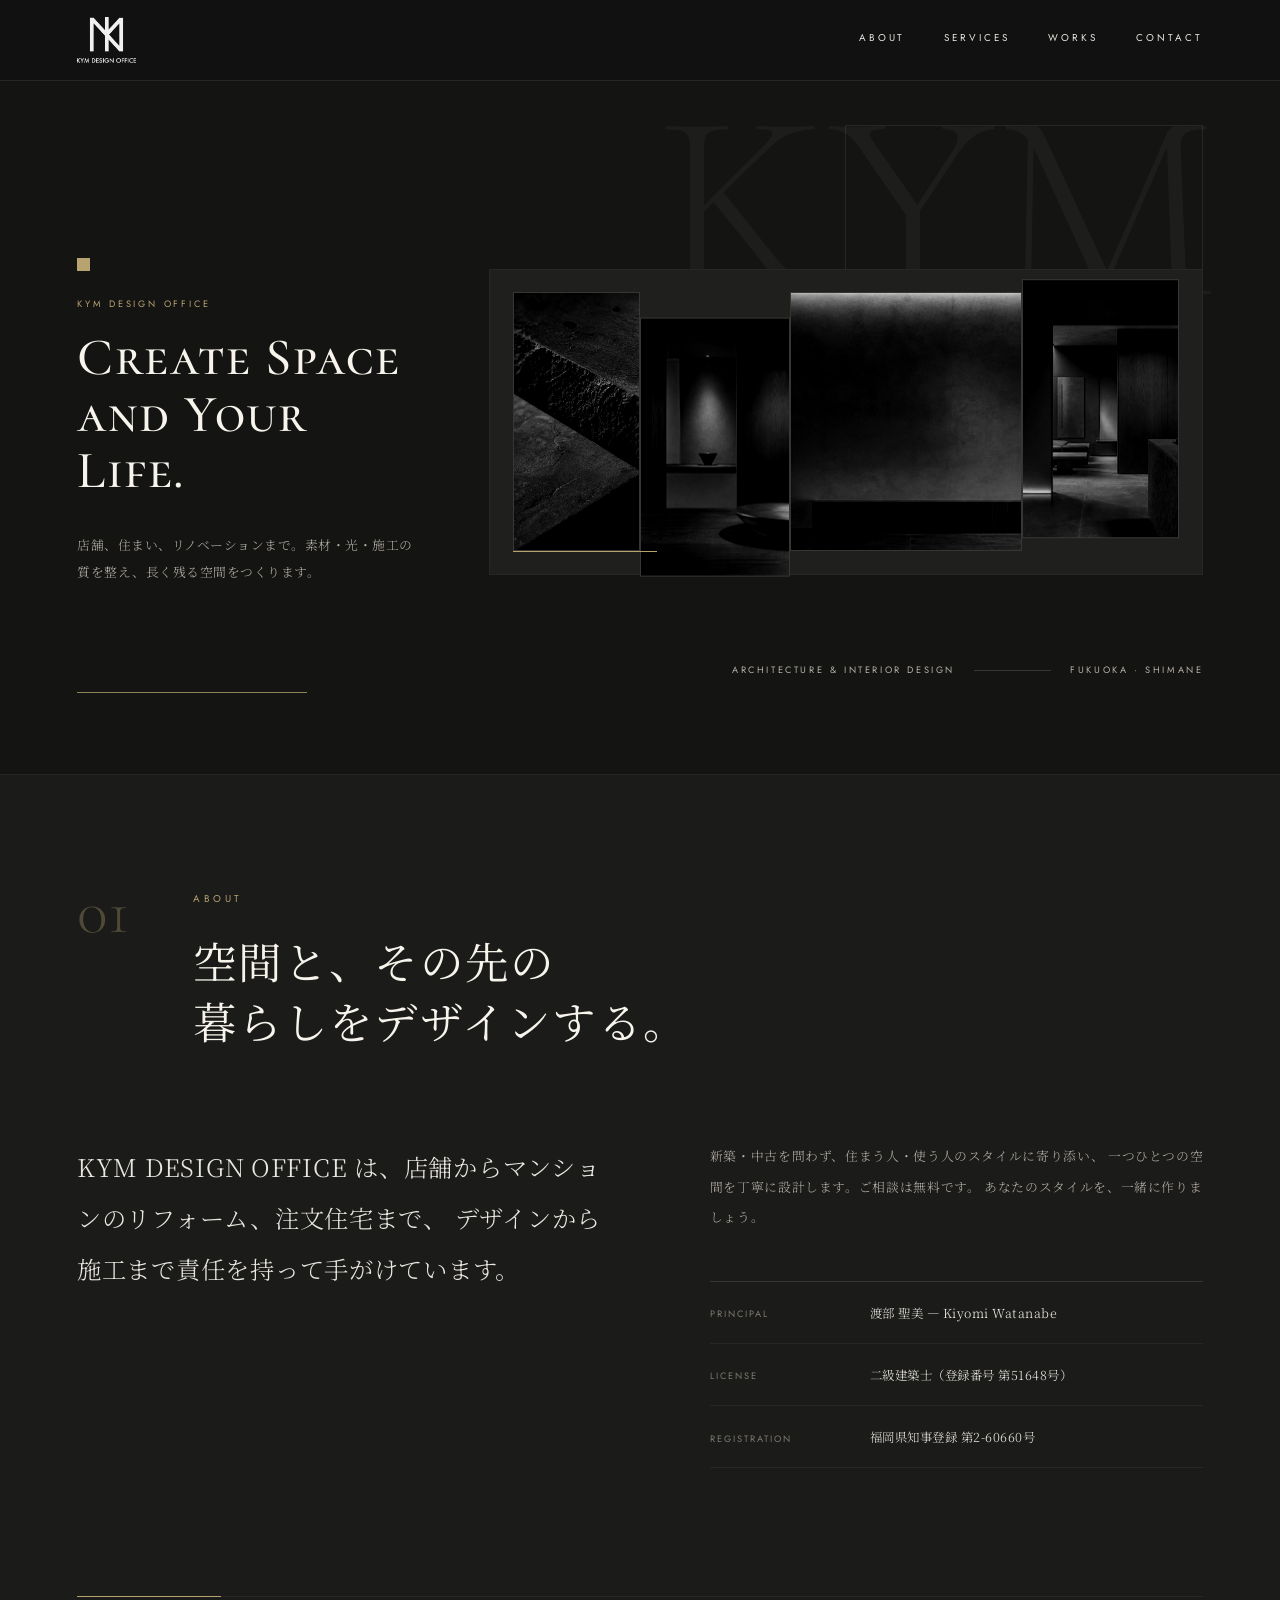
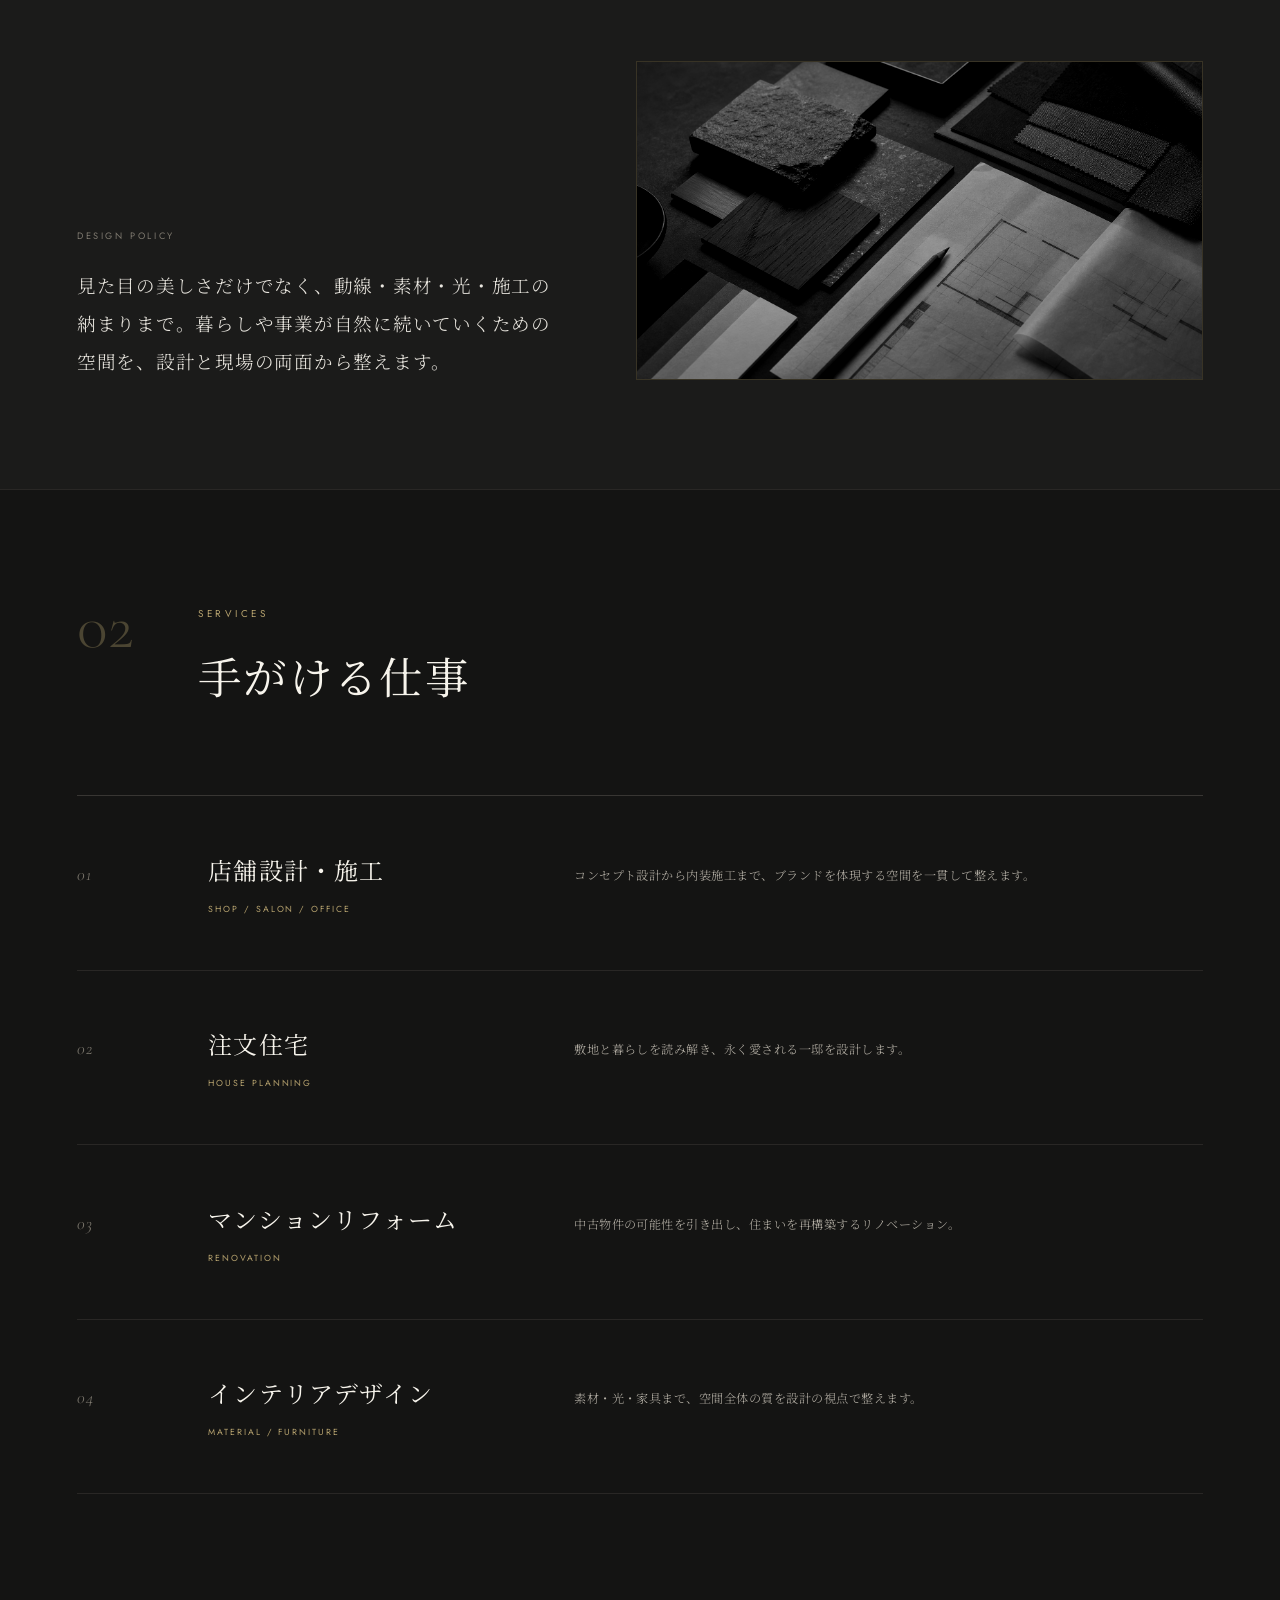
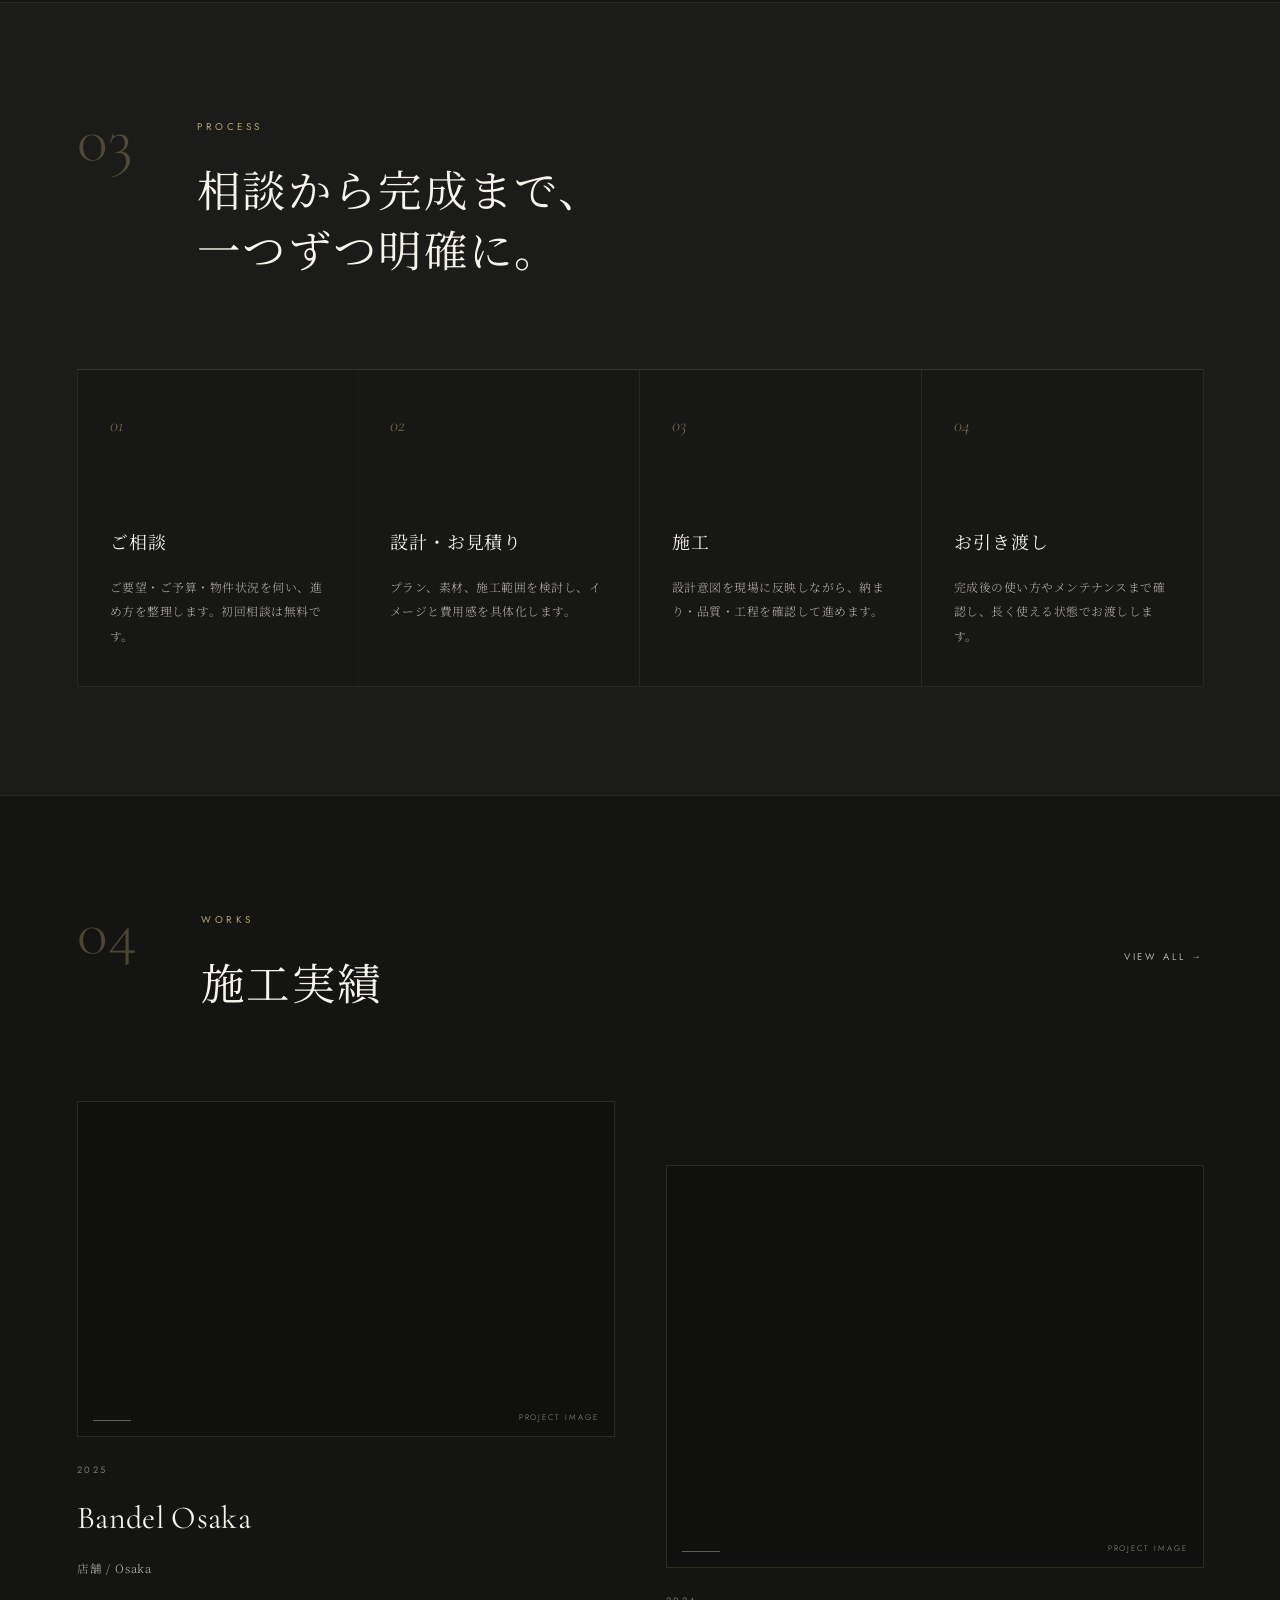
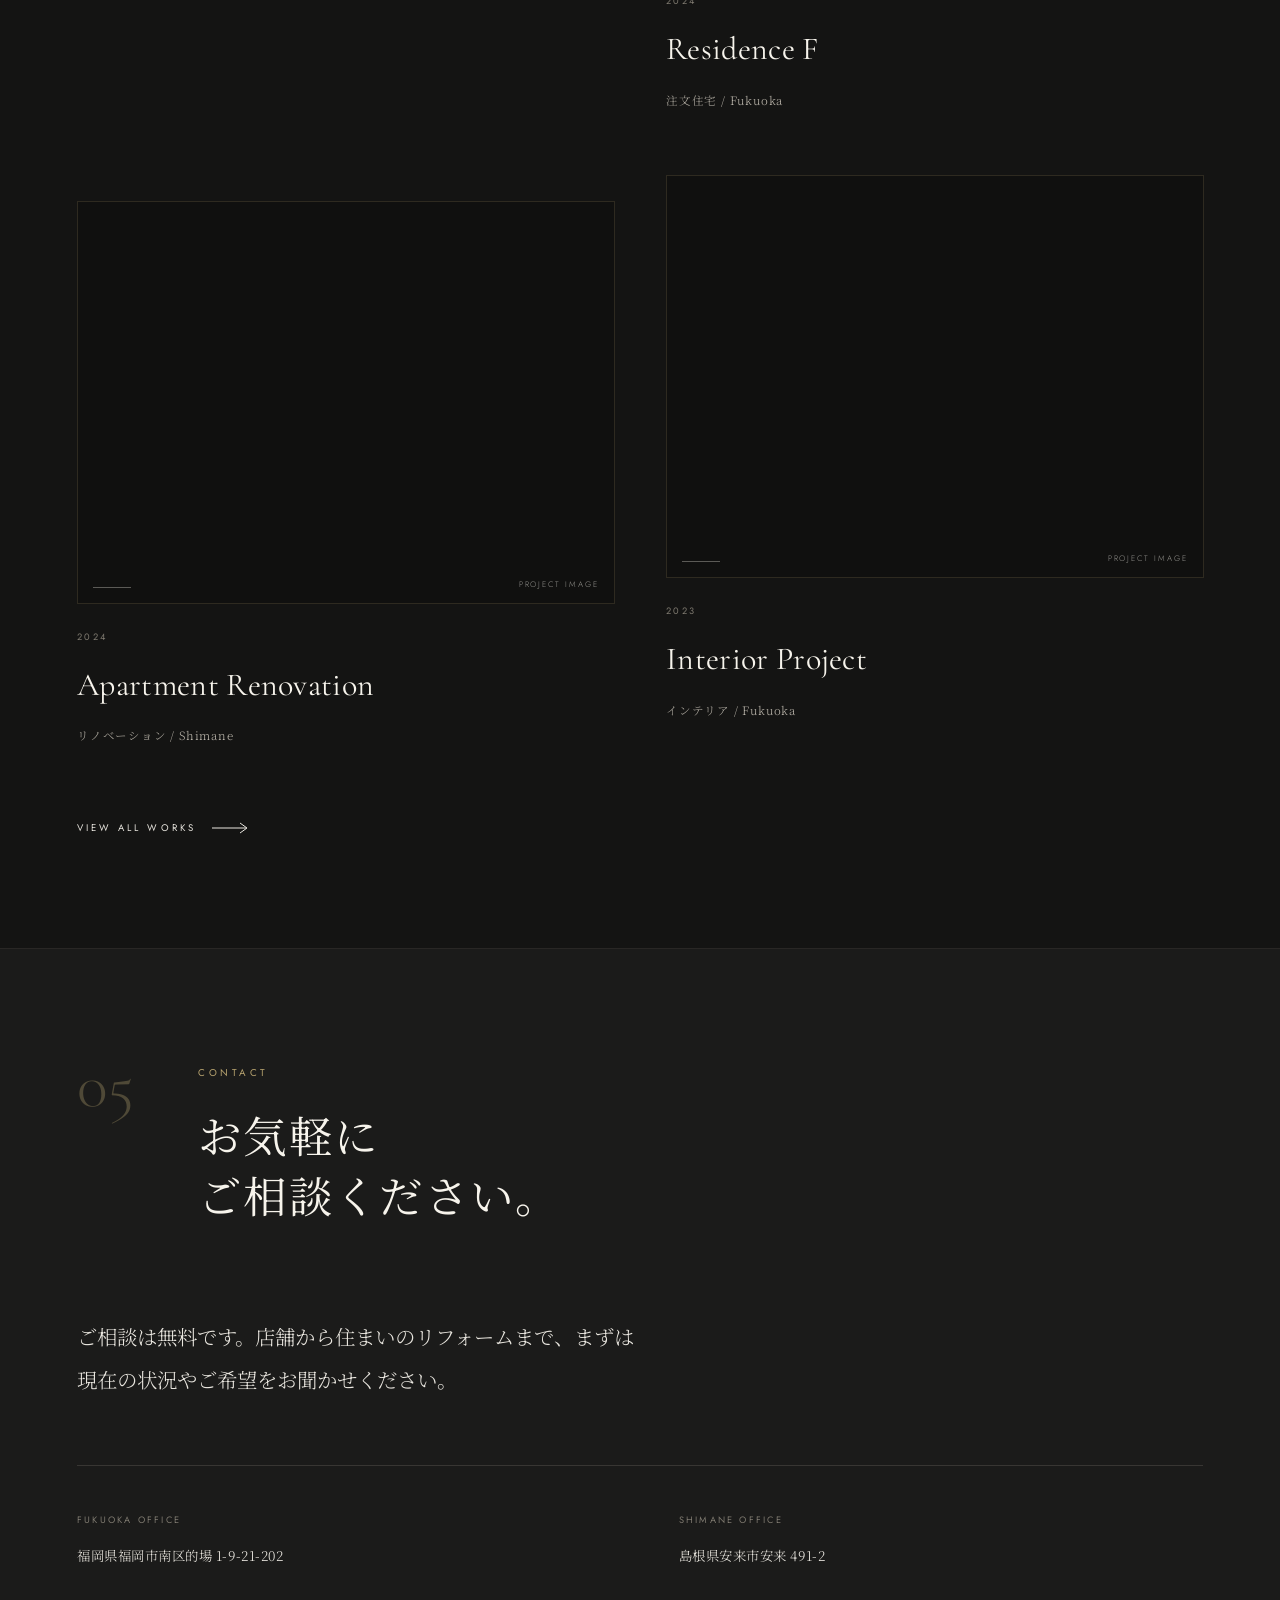
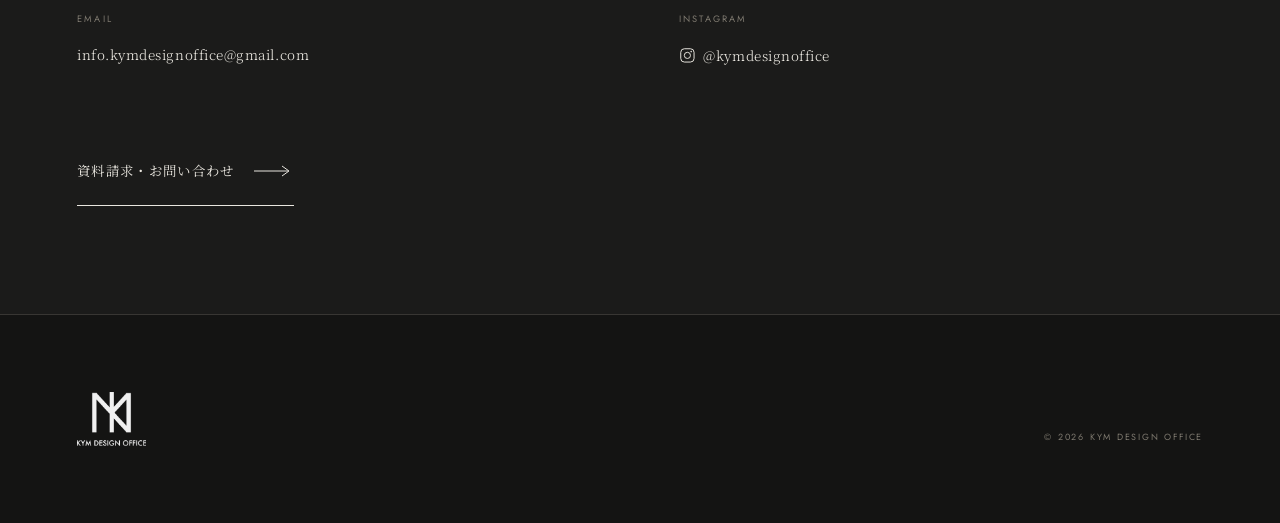
==== commit 4fff0f52: "二級建築士事務所の強調表現を削除しInstagramをアイコンリンク化 - About本文から「二級建築士事務所です」の文言を削除 - フッターの「二級建築士事務所 福岡県知事登録」表記を削除 - I" ====
--- a/index.html
+++ b/index.html
@@ -78,7 +78,7 @@
       <div class="about__body" data-reveal="up" style="--d:.12s">
         <p class="about__statement">
           KYM DESIGN OFFICE は、店舗からマンションのリフォーム、注文住宅まで、
-          デザインから施工まで責任を持って手がける二級建築士事務所です。
+          デザインから施工まで責任を持って手がけています。
         </p>
         <div class="about__detail">
           <p>
@@ -287,7 +287,14 @@
           </div>
           <div class="contact__block">
             <span class="contact__label">Instagram</span>
-            <p class="contact__value">@kymdesignoffice</p>
+            <a href="https://www.instagram.com/kymdesignoffice/" class="contact__value contact__sns" target="_blank" rel="noopener noreferrer" aria-label="Instagram @kymdesignoffice を開く">
+              <svg class="contact__sns-icon" viewBox="0 0 24 24" fill="none" xmlns="http://www.w3.org/2000/svg" aria-hidden="true">
+                <rect x="2.5" y="2.5" width="19" height="19" rx="5.2" stroke="currentColor" stroke-width="1.4"/>
+                <circle cx="12" cy="12" r="4.4" stroke="currentColor" stroke-width="1.4"/>
+                <circle cx="17.4" cy="6.6" r="1.15" fill="currentColor"/>
+              </svg>
+              <span>@kymdesignoffice</span>
+            </a>
           </div>
         </div>
 
@@ -307,7 +314,6 @@
   <footer class="footer">
     <img src="image_data/logo.png" alt="KYM DESIGN OFFICE" class="footer__logo">
     <div class="footer__info">
-      <span class="footer__reg">二級建築士事務所 福岡県知事登録 第2-60660号</span>
       <span class="footer__copy">© 2026 KYM DESIGN OFFICE</span>
     </div>
   </footer>
--- a/style.css
+++ b/style.css
@@ -813,6 +813,22 @@
   letter-spacing: 0.04em;
   color: var(--ink);
 }
+/* Instagram などSNSリンク（アイコン＋テキスト） */
+.contact__sns {
+  display: inline-flex;
+  align-items: center;
+  gap: 0.5rem;
+  text-decoration: none;
+  transition: opacity 0.3s ease;
+}
+.contact__sns:hover {
+  opacity: 0.55;
+}
+.contact__sns-icon {
+  width: 1.05rem;
+  height: 1.05rem;
+  flex-shrink: 0;
+}
 .contact__cta {
   display: inline-flex;
   align-items: center;
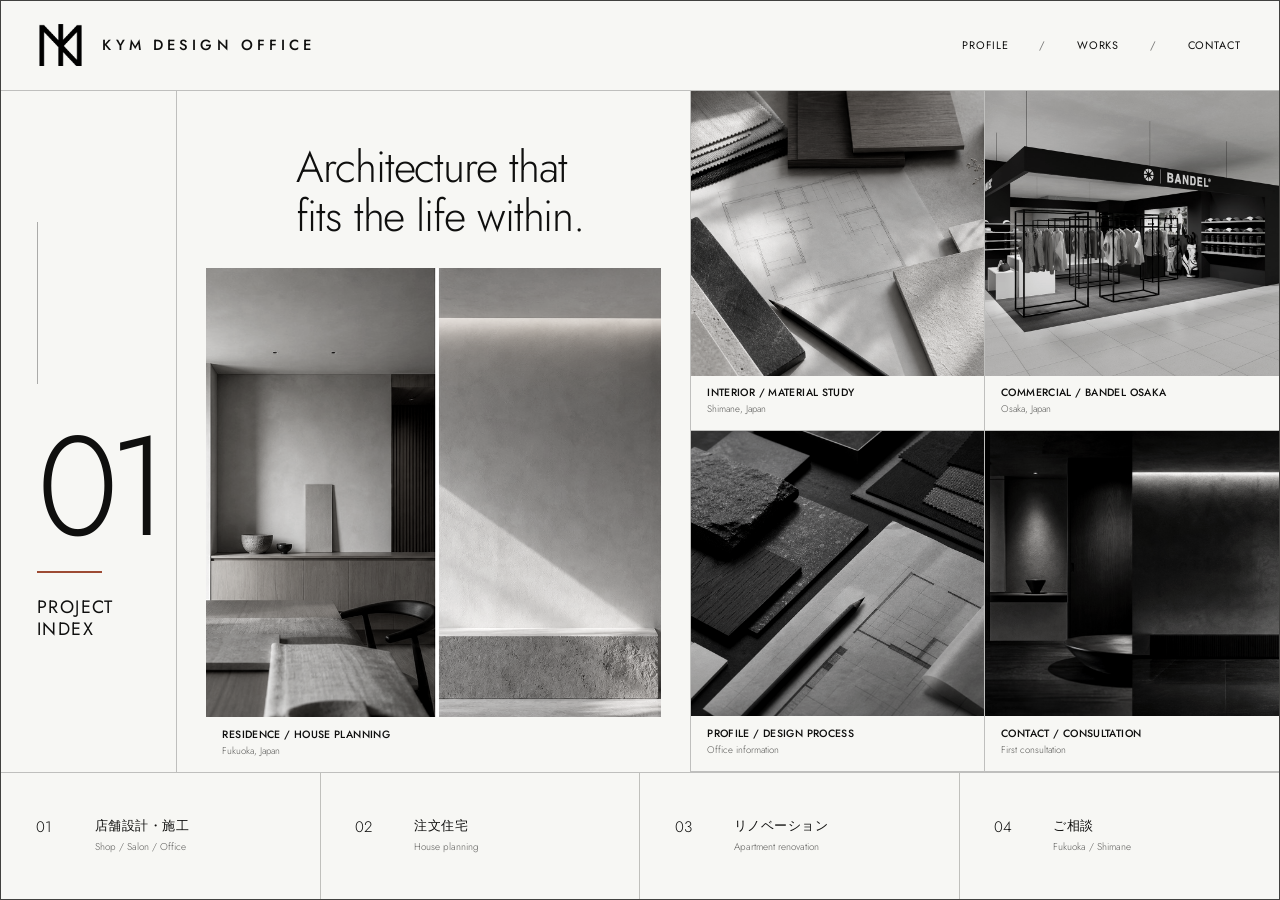
==== commit 80470e85: "Redesign homepage hero and add profile contact pages" ====
--- a/index.html
+++ b/index.html
@@ -5,320 +5,94 @@
   <meta name="viewport" content="width=device-width, initial-scale=1.0">
   <title>KYM DESIGN OFFICE｜福岡・島根の建築設計・施工・インテリアデザイン</title>
   <meta name="description" content="KYM DESIGN OFFICEは、店舗設計・施工、注文住宅、マンションリフォーム、インテリアデザインを手がける二級建築士事務所です。福岡・島根を拠点に、デザインから施工まで一貫して対応します。">
-  <link rel="stylesheet" href="style.css?v=20260614c">
+  <link rel="stylesheet" href="style.css?v=20260627d">
   <link rel="preconnect" href="https://fonts.googleapis.com">
   <link rel="preconnect" href="https://fonts.gstatic.com" crossorigin>
-  <link href="https://fonts.googleapis.com/css2?family=Cormorant+Garamond:ital,wght@0,300;0,400;0,500;1,300;1,400&family=Jost:wght@300;400;500&family=Noto+Serif+JP:wght@300;400;500&display=swap" rel="stylesheet">
+  <link href="https://fonts.googleapis.com/css2?family=Cormorant+Garamond:wght@400;500&family=Jost:wght@300;400;500&family=Noto+Serif+JP:wght@300;400;500&display=swap" rel="stylesheet">
 </head>
-<body>
+<body class="home-board">
 
-  <!-- ===== ナビゲーション ===== -->
-  <header class="nav">
-    <a href="#hero" class="nav__logo">
-      <img src="image_data/logo.png" alt="KYM DESIGN OFFICE">
-    </a>
-    <nav class="nav__menu" aria-label="Main navigation">
-      <a href="#about">ABOUT</a>
-      <a href="#services">SERVICES</a>
-      <a href="works.html">WORKS</a>
-      <a href="#contact">CONTACT</a>
-    </nav>
-  </header>
+  <!-- ===== ヒーロー完結型トップ ===== -->
+  <main class="board" id="top">
+    <header class="board__header">
+      <a class="board__brand" href="index.html" aria-label="KYM DESIGN OFFICE">
+        <img src="image_data/logo.png" alt="">
+        <span>KYM DESIGN OFFICE</span>
+      </a>
+      <nav class="board__nav" aria-label="Main navigation">
+        <a href="profile.html">PROFILE</a>
+        <span>/</span>
+        <a href="works.html">WORKS</a>
+        <span>/</span>
+        <a href="contact.html">CONTACT</a>
+      </nav>
+    </header>
 
-  <main>
+    <section class="board__stage" aria-labelledby="board-title">
+      <aside class="board__index" aria-label="Project index">
+        <span class="board__rule"></span>
+        <p class="board__number">01</p>
+        <span class="board__accent"></span>
+        <p class="board__label">PROJECT<br>INDEX</p>
+      </aside>
 
-    <!-- ===== HERO ===== -->
-    <section class="hero" id="hero">
-      <span class="hero__abstract" aria-hidden="true">KYM</span>
-      <div class="hero__main">
-        <div class="hero__head">
-          <span class="hero__mark" data-reveal="up"></span>
-          <span class="hero__kicker" data-reveal="up" style="--d:.04s">KYM DESIGN OFFICE</span>
-          <h1 class="hero__title" data-reveal="up" style="--d:.08s">Create Space<br>and Your Life.</h1>
-          <p class="hero__lead" data-reveal="up" style="--d:.14s">
-            店舗、住まい、リノベーションまで。素材・光・施工の質を整え、長く残る空間をつくります。
-          </p>
-        </div>
+      <section class="board__main">
+        <h1 id="board-title">Architecture that<br>fits the life within.</h1>
+        <a class="board-card board-card--feature" href="works.html">
+          <img src="assets/images/kym-hero-collage.jpg" alt="住宅とインテリアのプロジェクトイメージ">
+          <span>RESIDENCE / HOUSE PLANNING</span>
+          <small>Fukuoka, Japan</small>
+        </a>
+      </section>
 
-        <div class="hero__strip">
-          <div class="hero__cluster">
-            <div class="frame hf hf--a" data-reveal="clip" style="--d:.2s">
-              <img class="visual" src="assets/images/kym-hero-cut-01.jpg" alt="">
-            </div>
-            <div class="frame hf hf--b" data-reveal="clip" style="--d:.3s">
-              <img class="visual" src="assets/images/kym-hero-cut-02.jpg" alt="">
-            </div>
-            <div class="frame hf hf--c" data-reveal="clip" style="--d:.4s">
-              <img class="visual" src="assets/images/kym-hero-cut-03.jpg" alt="">
-            </div>
-          </div>
-          <div class="frame hf hf--d" data-reveal="clip" style="--d:.5s">
-            <img class="visual" src="assets/images/kym-hero-cut-04.jpg" alt="">
-          </div>
-        </div>
-      </div>
-
-      <div class="hero__foot" data-reveal="fade" style="--d:.6s">
-        <span class="hero__foot-label">Architecture &amp; Interior Design</span>
-        <span class="hero__rule"></span>
-        <span class="hero__foot-place">Fukuoka · Shimane</span>
-      </div>
+      <section class="board__projects" aria-label="Primary pages">
+        <a class="board-card" href="works.html">
+          <img src="assets/images/kym-process-materials.jpg" alt="素材選定のプロジェクトイメージ">
+          <span>INTERIOR / MATERIAL STUDY</span>
+          <small>Shimane, Japan</small>
+        </a>
+        <a class="board-card" href="works.html">
+          <img src="studio/LINE_ALBUM_Bandel-Osaka_260331_1.jpg" alt="Bandel Osaka 店舗設計の施工実績">
+          <span>COMMERCIAL / BANDEL OSAKA</span>
+          <small>Osaka, Japan</small>
+        </a>
+        <a class="board-card" href="profile.html">
+          <img src="assets/images/kym-process-mono.jpg" alt="設計検討のプロジェクトイメージ">
+          <span>PROFILE / DESIGN PROCESS</span>
+          <small>Office information</small>
+        </a>
+        <a class="board-card" href="contact.html">
+          <img src="assets/images/kym-hero-mono.jpg" alt="空間ディテールのプロジェクトイメージ">
+          <span>CONTACT / CONSULTATION</span>
+          <small>First consultation</small>
+        </a>
+      </section>
     </section>
 
-    <!-- ===== 01 ABOUT ===== -->
-    <section class="section" id="about">
-      <header class="head">
-        <span class="head__num" data-reveal="up">01</span>
-        <div class="head__text" data-reveal="up" style="--d:.08s">
-          <span class="head__label">About</span>
-          <h2 class="head__title">空間と、その先の<br>暮らしをデザインする。</h2>
-        </div>
-      </header>
-
-      <div class="about__body" data-reveal="up" style="--d:.12s">
-        <p class="about__statement">
-          KYM DESIGN OFFICE は、店舗からマンションのリフォーム、注文住宅まで、
-          デザインから施工まで責任を持って手がけています。
-        </p>
-        <div class="about__detail">
-          <p>
-            新築・中古を問わず、住まう人・使う人のスタイルに寄り添い、
-            一つひとつの空間を丁寧に設計します。ご相談は無料です。
-            あなたのスタイルを、一緒に作りましょう。
-          </p>
-          <dl class="about__meta">
-            <div>
-              <dt>Principal</dt>
-              <dd>渡部 聖美 — Kiyomi Watanabe</dd>
-            </div>
-            <div>
-              <dt>License</dt>
-              <dd>二級建築士（登録番号 第51648号）</dd>
-            </div>
-            <div>
-              <dt>Registration</dt>
-              <dd>福岡県知事登録 第2-60660号</dd>
-            </div>
-          </dl>
-        </div>
-      </div>
-
-      <div class="statement-band" data-reveal="up">
-        <div>
-          <span class="statement-band__label">Design policy</span>
-          <p>見た目の美しさだけでなく、動線・素材・光・施工の納まりまで。暮らしや事業が自然に続いていくための空間を、設計と現場の両面から整えます。</p>
-        </div>
-        <figure class="statement-band__visual">
-          <img src="assets/images/kym-process-mono.jpg" alt="素材と図面を並べた設計検討のイメージ">
-        </figure>
-      </div>
-    </section>
-
-    <!-- ===== 02 SERVICES ===== -->
-    <section class="section" id="services">
-      <header class="head">
-        <span class="head__num" data-reveal="up">02</span>
-        <div class="head__text" data-reveal="up" style="--d:.08s">
-          <span class="head__label">Services</span>
-          <h2 class="head__title">手がける仕事</h2>
-        </div>
-      </header>
-
-      <ul class="services">
-        <li class="services__item" data-reveal="up">
-          <span class="services__no">01</span>
-          <div>
-            <h3 class="services__name">店舗設計・施工</h3>
-            <span class="services__scope">Shop / Salon / Office</span>
-          </div>
-          <p class="services__desc">コンセプト設計から内装施工まで、ブランドを体現する空間を一貫して整えます。</p>
-        </li>
-        <li class="services__item" data-reveal="up">
-          <span class="services__no">02</span>
-          <div>
-            <h3 class="services__name">注文住宅</h3>
-            <span class="services__scope">House planning</span>
-          </div>
-          <p class="services__desc">敷地と暮らしを読み解き、永く愛される一邸を設計します。</p>
-        </li>
-        <li class="services__item" data-reveal="up">
-          <span class="services__no">03</span>
-          <div>
-            <h3 class="services__name">マンションリフォーム</h3>
-            <span class="services__scope">Renovation</span>
-          </div>
-          <p class="services__desc">中古物件の可能性を引き出し、住まいを再構築するリノベーション。</p>
-        </li>
-        <li class="services__item" data-reveal="up">
-          <span class="services__no">04</span>
-          <div>
-            <h3 class="services__name">インテリアデザイン</h3>
-            <span class="services__scope">Material / Furniture</span>
-          </div>
-          <p class="services__desc">素材・光・家具まで、空間全体の質を設計の視点で整えます。</p>
-        </li>
-      </ul>
-    </section>
-
-    <!-- ===== 03 PROCESS ===== -->
-    <section class="section section--process" id="process">
-      <header class="head">
-        <span class="head__num" data-reveal="up">03</span>
-        <div class="head__text" data-reveal="up" style="--d:.08s">
-          <span class="head__label">Process</span>
-          <h2 class="head__title">相談から完成まで、<br>一つずつ明確に。</h2>
-        </div>
-      </header>
-
-      <ol class="process">
-        <li class="process__item" data-reveal="up">
-          <span class="process__no">01</span>
-          <h3>ご相談</h3>
-          <p>ご要望・ご予算・物件状況を伺い、進め方を整理します。初回相談は無料です。</p>
-        </li>
-        <li class="process__item" data-reveal="up">
-          <span class="process__no">02</span>
-          <h3>設計・お見積り</h3>
-          <p>プラン、素材、施工範囲を検討し、イメージと費用感を具体化します。</p>
-        </li>
-        <li class="process__item" data-reveal="up">
-          <span class="process__no">03</span>
-          <h3>施工</h3>
-          <p>設計意図を現場に反映しながら、納まり・品質・工程を確認して進めます。</p>
-        </li>
-        <li class="process__item" data-reveal="up">
-          <span class="process__no">04</span>
-          <h3>お引き渡し</h3>
-          <p>完成後の使い方やメンテナンスまで確認し、長く使える状態でお渡しします。</p>
-        </li>
-      </ol>
-    </section>
-
-    <!-- ===== 04 WORKS ===== -->
-    <section class="section" id="works">
-      <header class="head">
-        <span class="head__num" data-reveal="up">04</span>
-        <div class="head__text" data-reveal="up" style="--d:.08s">
-          <span class="head__label">Works</span>
-          <h2 class="head__title">施工実績</h2>
-        </div>
-        <a href="works.html" class="head__link" data-reveal="fade" style="--d:.16s">View all →</a>
-      </header>
-
-      <ul class="works">
-        <li class="works__item" data-reveal="up">
-          <a href="works.html" class="works__link">
-            <div class="frame frame--work"><span class="frame__ph">Project image</span></div>
-            <div class="works__caption">
-              <span class="works__year">2025</span>
-              <h3 class="works__name">Bandel Osaka</h3>
-              <span class="works__type">店舗 / Osaka</span>
-            </div>
-          </a>
-        </li>
-        <li class="works__item" data-reveal="up">
-          <a href="works.html" class="works__link">
-            <div class="frame frame--work"><span class="frame__ph">Project image</span></div>
-            <div class="works__caption">
-              <span class="works__year">2024</span>
-              <h3 class="works__name">Residence F</h3>
-              <span class="works__type">注文住宅 / Fukuoka</span>
-            </div>
-          </a>
-        </li>
-        <li class="works__item" data-reveal="up">
-          <a href="works.html" class="works__link">
-            <div class="frame frame--work"><span class="frame__ph">Project image</span></div>
-            <div class="works__caption">
-              <span class="works__year">2024</span>
-              <h3 class="works__name">Apartment Renovation</h3>
-              <span class="works__type">リノベーション / Shimane</span>
-            </div>
-          </a>
-        </li>
-        <li class="works__item" data-reveal="up">
-          <a href="works.html" class="works__link">
-            <div class="frame frame--work"><span class="frame__ph">Project image</span></div>
-            <div class="works__caption">
-              <span class="works__year">2023</span>
-              <h3 class="works__name">Interior Project</h3>
-              <span class="works__type">インテリア / Fukuoka</span>
-            </div>
-          </a>
-        </li>
-      </ul>
-
-      <a href="works.html" class="link-arrow works__viewall">
-        <span>VIEW ALL WORKS</span>
-        <svg viewBox="0 0 40 12" fill="none" xmlns="http://www.w3.org/2000/svg">
-          <line x1="0" y1="6" x2="34" y2="6" stroke="currentColor" stroke-width="1"/>
-          <polyline points="28,1 35,6 28,11" fill="none" stroke="currentColor" stroke-width="1"/>
-        </svg>
+    <section class="board__services" aria-label="Services">
+      <a href="works.html">
+        <span>01</span>
+        <strong>店舗設計・施工</strong>
+        <small>Shop / Salon / Office</small>
+      </a>
+      <a href="works.html">
+        <span>02</span>
+        <strong>注文住宅</strong>
+        <small>House planning</small>
+      </a>
+      <a href="works.html">
+        <span>03</span>
+        <strong>リノベーション</strong>
+        <small>Apartment renovation</small>
+      </a>
+      <a href="contact.html">
+        <span>04</span>
+        <strong>ご相談</strong>
+        <small>Fukuoka / Shimane</small>
       </a>
     </section>
-
-    <!-- ===== 05 CONTACT ===== -->
-    <section class="section section--contact" id="contact">
-      <header class="head">
-        <span class="head__num" data-reveal="up">05</span>
-        <div class="head__text" data-reveal="up" style="--d:.08s">
-          <span class="head__label">Contact</span>
-          <h2 class="head__title">お気軽に<br>ご相談ください。</h2>
-        </div>
-      </header>
-
-      <div class="contact__body" data-reveal="up" style="--d:.12s">
-        <p class="contact__lead">
-          ご相談は無料です。店舗から住まいのリフォームまで、まずは現在の状況やご希望をお聞かせください。
-        </p>
-
-        <div class="contact__grid">
-          <div class="contact__block">
-            <span class="contact__label">Fukuoka Office</span>
-            <p class="contact__value">福岡県福岡市南区的場 1-9-21-202</p>
-          </div>
-          <div class="contact__block">
-            <span class="contact__label">Shimane Office</span>
-            <p class="contact__value">島根県安来市安来 491-2</p>
-          </div>
-          <div class="contact__block">
-            <span class="contact__label">Email</span>
-            <p class="contact__value">info.kymdesignoffice@gmail.com</p>
-          </div>
-          <div class="contact__block">
-            <span class="contact__label">Instagram</span>
-            <a href="https://www.instagram.com/kymdesignoffice/" class="contact__value contact__sns" target="_blank" rel="noopener noreferrer" aria-label="Instagram @kymdesignoffice を開く">
-              <svg class="contact__sns-icon" viewBox="0 0 24 24" fill="none" xmlns="http://www.w3.org/2000/svg" aria-hidden="true">
-                <rect x="2.5" y="2.5" width="19" height="19" rx="5.2" stroke="currentColor" stroke-width="1.4"/>
-                <circle cx="12" cy="12" r="4.4" stroke="currentColor" stroke-width="1.4"/>
-                <circle cx="17.4" cy="6.6" r="1.15" fill="currentColor"/>
-              </svg>
-              <span>@kymdesignoffice</span>
-            </a>
-          </div>
-        </div>
-
-        <a href="mailto:info.kymdesignoffice@gmail.com" class="contact__cta">
-          <span>資料請求・お問い合わせ</span>
-          <svg viewBox="0 0 40 12" fill="none" xmlns="http://www.w3.org/2000/svg">
-            <line x1="0" y1="6" x2="34" y2="6" stroke="currentColor" stroke-width="1"/>
-            <polyline points="28,1 35,6 28,11" fill="none" stroke="currentColor" stroke-width="1"/>
-          </svg>
-        </a>
-      </div>
-    </section>
-
   </main>
 
-  <!-- ===== フッター ===== -->
-  <footer class="footer">
-    <img src="image_data/logo.png" alt="KYM DESIGN OFFICE" class="footer__logo">
-    <div class="footer__info">
-      <span class="footer__copy">© 2026 KYM DESIGN OFFICE</span>
-    </div>
-  </footer>
-
-  <!-- ===== スクリプト ===== -->
   <script src="js/lenis.min.js"></script>
   <script src="app.js"></script>
 
--- a/style.css
+++ b/style.css
@@ -6,22 +6,22 @@
 }
 
 :root {
-  /* ダークモノトーン（黒・グレー・少量の温度感） */
-  --paper: #141413;
-  --paper-2: #1b1b1a;
-  --paper-3: #f2f0ea;
-  --ink: #e9e6df;
-  --black: #f7f4ec;
-  --soft: #b6b1a7;
-  --gray: #7f7a70;
-  --line: #383633;
-  --line-soft: #292725;
-  --placeholder: #20201f;
-  --placeholder-dark: #10100f;
-  --accent: #b7a36f;
-  --accent-soft: rgba(183, 163, 111, 0.28);
-  --panel: #1f1f1d;
-  --panel-2: #ededdf;
+  /* ライトモノトーン（淡いグレー・濃いチャコール） */
+  --paper: #f3f3f1;
+  --paper-2: #e7e7e4;
+  --paper-3: #ffffff;
+  --ink: #222220;
+  --black: #111110;
+  --soft: #555550;
+  --gray: #85847d;
+  --line: #bdbbb4;
+  --line-soft: #d8d7d1;
+  --placeholder: #dcdbd6;
+  --placeholder-dark: #c9c8c2;
+  --accent: #3b3b38;
+  --accent-soft: rgba(59, 59, 56, 0.14);
+  --panel: #ededeb;
+  --panel-2: #ffffff;
 
   --font-serif: 'Cormorant Garamond', serif;
   --font-grotesk: 'Jost', sans-serif;
@@ -96,7 +96,7 @@
   align-items: center;
   justify-content: space-between;
   padding: calc(1.05rem + env(safe-area-inset-top)) var(--pad-x) 1.05rem;
-  background-color: rgba(18, 18, 17, 0.94);
+  background-color: rgba(243, 243, 241, 0.92);
   backdrop-filter: blur(10px);
   border-bottom: 1px solid var(--line-soft);
 }
@@ -106,7 +106,7 @@
   height: 46px;
   width: auto;
   display: block;
-  filter: invert(1) grayscale(1) contrast(0.92);
+  filter: grayscale(1) contrast(1.08);
 }
 
 .nav__menu { display: flex; gap: clamp(1.5rem, 3vw, 3.4rem); }
@@ -132,7 +132,7 @@
   transition: width 0.18s ease-out;
 }
 .nav__menu a:hover::after { width: 100%; }
-.nav__menu a:hover { color: var(--accent); }
+.nav__menu a:hover { color: var(--black); }
 
 /* ===== HERO（抽象的な黒のファーストビュー）===== */
 .hero {
@@ -175,7 +175,7 @@
   font-size: clamp(9rem, 21vw, 22rem);
   font-weight: 300;
   line-height: 0.75;
-  color: rgba(247, 244, 236, 0.038);
+  color: rgba(17, 17, 16, 0.045);
   pointer-events: none;
 }
 
@@ -319,7 +319,7 @@
   bottom: 1rem;
   width: 2.4rem;
   height: 1px;
-  background: rgba(247, 244, 236, 0.32);
+  background: rgba(17, 17, 16, 0.22);
 }
 .frame::after {
   content: '';
@@ -336,7 +336,7 @@
   font-size: 0.5rem;
   letter-spacing: 0.24em;
   text-transform: uppercase;
-  color: rgba(233, 230, 223, 0.62);
+  color: rgba(34, 34, 32, 0.62);
 }
 
 .visual {
@@ -345,17 +345,17 @@
   width: 100%;
   height: 100%;
   object-fit: cover;
-  filter: grayscale(1) contrast(1.16) brightness(0.82);
+  filter: grayscale(1) contrast(1.08) brightness(1.02);
 }
 .visual--crop-1 { object-position: 5% 50%; }
 .visual--crop-2 { object-position: 34% 50%; }
 .visual--crop-3 { object-position: 63% 50%; }
 .visual--crop-4 { object-position: 92% 50%; }
 .visual + .frame__ph {
-  color: rgba(247, 244, 236, 0.76);
+  color: rgba(255, 255, 255, 0.86);
 }
 .visual ~ .frame__ph::before {
-  background: rgba(247, 244, 236, 0.5);
+  background: rgba(255, 255, 255, 0.58);
 }
 
 /* ===== 共通セクション ===== */
@@ -382,7 +382,7 @@
   font-weight: 300;
   line-height: 0.9;
   letter-spacing: 0;
-  color: rgba(183, 163, 111, 0.34);
+  color: rgba(17, 17, 16, 0.18);
   flex-shrink: 0;
 }
 .head__text { padding-top: 0.4rem; }
@@ -503,7 +503,7 @@
 .statement-band__visual {
   aspect-ratio: 16 / 9;
   overflow: hidden;
-  border: 1px solid rgba(183, 163, 111, 0.24);
+  border: 1px solid var(--line);
   background: var(--placeholder-dark);
 }
 .statement-band__visual img {
@@ -511,7 +511,7 @@
   height: 100%;
   display: block;
   object-fit: cover;
-  filter: grayscale(1) contrast(1.12) brightness(0.82);
+  filter: grayscale(1) contrast(1.08) brightness(1.02);
 }
 
 /* ===== SERVICES ===== */
@@ -541,7 +541,7 @@
 }
 .services__item:hover {
   padding-left: 1rem;
-  background: rgba(247, 244, 236, 0.025);
+  background: rgba(255, 255, 255, 0.42);
 }
 .services__item:hover::before { width: 5rem; }
 .services__no {
@@ -590,7 +590,7 @@
   padding: clamp(1.6rem, 3vw, 2.4rem) clamp(1.2rem, 2.5vw, 2rem);
   border-right: 1px solid var(--line-soft);
   border-bottom: 1px solid var(--line-soft);
-  background: rgba(20, 20, 19, 0.55);
+  background: rgba(255, 255, 255, 0.34);
 }
 .process__item:first-child { border-left: 1px solid var(--line-soft); }
 .process__no {
@@ -599,7 +599,7 @@
   font-family: var(--font-serif);
   font-style: italic;
   font-size: 1.15rem;
-  color: rgba(183, 163, 111, 0.62);
+  color: rgba(17, 17, 16, 0.42);
 }
 .process__item h3 {
   margin-bottom: 1rem;
@@ -632,7 +632,7 @@
 }
 .frame--work::after,
 .archive-card__frame::after {
-  border-color: rgba(183, 163, 111, 0.18);
+  border-color: rgba(17, 17, 16, 0.18);
 }
 .works__caption {
   display: flex;
@@ -719,7 +719,7 @@
   gap: clamp(1.5rem, 5vw, 4rem);
   margin-bottom: clamp(3rem, 7vw, 5.5rem);
   padding: 1.7rem 0;
-  border-top: 1px solid rgba(183, 163, 111, 0.32);
+  border-top: 1px solid var(--accent);
   border-bottom: 1px solid var(--line-soft);
 }
 .archive-note p {
@@ -863,7 +863,7 @@
   height: 54px;
   width: auto;
   display: block;
-  filter: invert(1) grayscale(1) contrast(0.92);
+  filter: grayscale(1) contrast(1.08);
 }
 .footer__info { display: flex; flex-direction: column; gap: 0.4rem; text-align: right; }
 .footer__info span {
@@ -996,6 +996,1194 @@
 }
 
 /* =====================================================================
+   HOME INDEX（Pattern 02を本番トップ用に調整）
+   ===================================================================== */
+.home-index {
+  min-height: 100vh;
+  background: #f7f6f2;
+  color: #111;
+  font-family: "Inter", "Noto Sans JP", sans-serif;
+  line-height: 1.5;
+  border: 1px solid #111;
+}
+
+.home-index a {
+  color: inherit;
+  text-decoration: none;
+}
+
+.home-index img {
+  display: block;
+  width: 100%;
+  height: 100%;
+  object-fit: cover;
+}
+
+.site-header {
+  display: flex;
+  align-items: center;
+  justify-content: space-between;
+  gap: 2rem;
+  width: min(100% - 7.5vw, 1780px);
+  margin: 0 auto;
+  padding: 2rem 0 1.6rem;
+  border-bottom: 1px solid rgba(17, 17, 17, 0.55);
+}
+
+.site-header--line {
+  width: 100%;
+  padding: 1.55rem 3.1vw;
+  border-bottom-color: rgba(17, 17, 17, 0.34);
+}
+
+.brand {
+  display: inline-flex;
+  align-items: center;
+  gap: 1.45rem;
+  font-size: clamp(1rem, 1.05vw, 1.25rem);
+  font-weight: 600;
+  letter-spacing: 0.16em;
+  white-space: nowrap;
+}
+
+.brand img {
+  width: clamp(48px, 4vw, 72px);
+  height: clamp(48px, 4vw, 72px);
+  object-fit: cover;
+  object-position: center top;
+  filter: grayscale(1) contrast(1.08);
+}
+
+.brand--compact img {
+  width: clamp(40px, 3vw, 56px);
+  height: clamp(40px, 3vw, 56px);
+}
+
+.site-nav {
+  display: flex;
+  align-items: center;
+  gap: clamp(1.3rem, 2.6vw, 3.4rem);
+  font-size: clamp(0.72rem, 0.72vw, 0.88rem);
+  font-weight: 500;
+  letter-spacing: 0.02em;
+}
+
+.site-nav span {
+  color: rgba(17, 17, 17, 0.55);
+}
+
+.index-layout {
+  display: grid;
+  grid-template-columns: minmax(300px, 0.58fr) minmax(620px, 1fr);
+  min-height: calc(100vh - 96px);
+}
+
+.index-intro {
+  position: relative;
+  min-height: 610px;
+  padding: clamp(2.6rem, 5vw, 5.4rem) 3.1vw 2rem;
+  border-right: 1px solid rgba(17, 17, 17, 0.34);
+}
+
+.index-intro__line {
+  position: absolute;
+  top: 2rem;
+  left: 3.1vw;
+  width: 1px;
+  height: 15rem;
+  background: rgba(17, 17, 17, 0.38);
+}
+
+.index-intro h1 {
+  max-width: 31rem;
+  margin: 0 0 7.8rem clamp(5.5rem, 8vw, 10rem);
+  font-family: "Inter", "Noto Sans JP", sans-serif;
+  font-size: clamp(2.2rem, 3vw, 4rem);
+  font-weight: 400;
+  line-height: 1.14;
+  letter-spacing: -0.04em;
+}
+
+.index-intro__number {
+  margin: 0;
+  font-size: clamp(8rem, 12vw, 15.5rem);
+  font-weight: 400;
+  line-height: 0.78;
+  letter-spacing: -0.07em;
+}
+
+.index-intro__accent {
+  display: block;
+  width: 4.1rem;
+  height: 2px;
+  margin: 3rem 0 1.75rem;
+  background: #111;
+}
+
+.index-intro__label {
+  margin: 0;
+  font-size: clamp(1.2rem, 1.5vw, 2rem);
+  font-weight: 500;
+  line-height: 1.28;
+  letter-spacing: 0.02em;
+}
+
+.index-intro__copy {
+  max-width: 26rem;
+  margin: 2rem 0 0;
+  color: rgba(17, 17, 17, 0.72);
+  font-size: clamp(0.86rem, 0.95vw, 1rem);
+  line-height: 1.85;
+}
+
+.project-board {
+  display: grid;
+  grid-template-columns: 1.05fr 1fr 1fr;
+  grid-auto-rows: minmax(250px, 31vh);
+  border-bottom: 1px solid rgba(17, 17, 17, 0.34);
+}
+
+.project-card {
+  display: grid;
+  grid-template-rows: 1fr auto auto;
+  min-width: 0;
+  border-right: 1px solid rgba(17, 17, 17, 0.34);
+  border-bottom: 1px solid rgba(17, 17, 17, 0.34);
+  background: #f7f6f2;
+}
+
+.project-card--large {
+  grid-row: span 2;
+}
+
+.project-card img {
+  min-height: 0;
+  filter: grayscale(1) contrast(1.08);
+  transition: filter 0.2s ease-out, transform 0.2s ease-out;
+}
+
+.project-card:hover img {
+  filter: grayscale(1) contrast(1.18);
+  transform: scale(1.015);
+}
+
+.project-card span {
+  padding: 0.72rem 0.85rem 0.08rem;
+  font-size: 0.8rem;
+  font-weight: 500;
+  line-height: 1.25;
+}
+
+.project-card small {
+  padding: 0 0.85rem 0.78rem;
+  font-size: 0.72rem;
+  color: rgba(17, 17, 17, 0.68);
+}
+
+.service-strip {
+  grid-column: 1 / -1;
+  display: grid;
+  grid-template-columns: repeat(4, 1fr);
+  border-top: 1px solid rgba(17, 17, 17, 0.34);
+}
+
+.service-strip article {
+  display: grid;
+  grid-template-columns: auto 1fr;
+  column-gap: 1.5rem;
+  min-height: 132px;
+  padding: 2rem 3vw;
+  border-right: 1px solid rgba(17, 17, 17, 0.34);
+}
+
+.service-strip span {
+  font-size: 1rem;
+  line-height: 1.25;
+}
+
+.service-strip h2 {
+  margin: 0 0 0.65rem;
+  font-size: 0.98rem;
+  font-weight: 500;
+  line-height: 1.25;
+}
+
+.service-strip p {
+  grid-column: 2;
+  max-width: 16rem;
+  margin: 0;
+  font-size: 0.76rem;
+  color: rgba(17, 17, 17, 0.7);
+  line-height: 1.55;
+}
+
+.info-section,
+.detail-grid,
+.contact-panel,
+.home-footer {
+  border-top: 1px solid rgba(17, 17, 17, 0.34);
+}
+
+.info-section {
+  display: grid;
+  grid-template-columns: minmax(260px, 0.6fr) minmax(0, 1fr);
+  gap: clamp(2rem, 7vw, 8rem);
+  padding: clamp(4rem, 7vw, 7rem) 3.1vw;
+}
+
+.info-section__head span,
+.detail-grid__label,
+.contact-panel__label {
+  display: block;
+  margin-bottom: 1rem;
+  font-size: 0.72rem;
+  font-weight: 600;
+  letter-spacing: 0.12em;
+}
+
+.info-section__head h2,
+.contact-panel h2 {
+  max-width: 36rem;
+  margin: 0;
+  font-size: clamp(1.8rem, 3.6vw, 4.2rem);
+  font-weight: 400;
+  line-height: 1.18;
+  letter-spacing: -0.04em;
+}
+
+.info-section__body {
+  display: grid;
+  grid-template-columns: repeat(2, minmax(0, 1fr));
+  gap: clamp(1.5rem, 4vw, 4rem);
+}
+
+.info-section__body p,
+.contact-panel p {
+  margin: 0;
+  color: rgba(17, 17, 17, 0.74);
+  font-size: 0.92rem;
+  line-height: 1.9;
+}
+
+.detail-grid {
+  display: grid;
+  grid-template-columns: repeat(2, minmax(0, 1fr));
+}
+
+.detail-grid > section {
+  padding: clamp(2.5rem, 5vw, 5rem) 3.1vw;
+  border-right: 1px solid rgba(17, 17, 17, 0.34);
+}
+
+.detail-grid dl {
+  margin: 0;
+}
+
+.detail-grid dl > div {
+  display: grid;
+  grid-template-columns: 10rem 1fr;
+  gap: 1.4rem;
+  padding: 1rem 0;
+  border-top: 1px solid rgba(17, 17, 17, 0.2);
+}
+
+.detail-grid dt {
+  color: rgba(17, 17, 17, 0.55);
+  font-size: 0.72rem;
+  font-weight: 500;
+  letter-spacing: 0.08em;
+  text-transform: uppercase;
+}
+
+.detail-grid dd {
+  margin: 0;
+  font-size: 0.9rem;
+}
+
+.compact-process {
+  display: grid;
+  gap: 0;
+  margin: 0;
+  padding: 0;
+  list-style: none;
+}
+
+.compact-process li {
+  display: grid;
+  grid-template-columns: 3rem 1fr;
+  gap: 1rem;
+  padding: 1rem 0;
+  border-top: 1px solid rgba(17, 17, 17, 0.2);
+  font-size: 0.95rem;
+}
+
+.compact-process span {
+  color: rgba(17, 17, 17, 0.55);
+}
+
+.contact-panel {
+  display: grid;
+  grid-template-columns: minmax(260px, 0.72fr) minmax(0, 1fr);
+  gap: clamp(2rem, 7vw, 8rem);
+  padding: clamp(4rem, 7vw, 7rem) 3.1vw;
+}
+
+.contact-panel__list {
+  display: grid;
+  gap: 1.2rem;
+}
+
+.contact-panel__list p {
+  display: grid;
+  grid-template-columns: 11rem 1fr;
+  gap: 1rem;
+  padding-bottom: 1.2rem;
+  border-bottom: 1px solid rgba(17, 17, 17, 0.2);
+}
+
+.contact-panel__list span {
+  color: rgba(17, 17, 17, 0.55);
+  font-size: 0.72rem;
+  font-weight: 600;
+  letter-spacing: 0.08em;
+  text-transform: uppercase;
+}
+
+.home-footer {
+  display: flex;
+  align-items: center;
+  justify-content: space-between;
+  gap: 1.5rem;
+  padding: 1.4rem 3.1vw;
+  color: rgba(17, 17, 17, 0.64);
+  font-size: 0.72rem;
+  font-weight: 500;
+  letter-spacing: 0.08em;
+}
+
+.home-footer img {
+  width: 46px;
+  height: 46px;
+  object-fit: cover;
+  object-position: center top;
+  filter: grayscale(1) contrast(1.08);
+}
+
+@media (max-width: 980px) {
+  .site-header,
+  .site-header--line {
+    width: 100%;
+    padding: 1.2rem 1.1rem;
+  }
+
+  .brand {
+    gap: 0.9rem;
+    font-size: 0.86rem;
+    letter-spacing: 0.12em;
+  }
+
+  .brand img {
+    width: 42px;
+    height: 42px;
+  }
+
+  .site-nav {
+    gap: 0.9rem;
+    font-size: 0.68rem;
+  }
+
+  .index-layout {
+    grid-template-columns: 1fr;
+  }
+
+  .index-intro {
+    min-height: auto;
+    border-right: 0;
+    border-bottom: 1px solid rgba(17, 17, 17, 0.34);
+  }
+
+  .index-intro h1 {
+    margin: 0 0 4rem 4rem;
+  }
+
+  .project-board {
+    grid-template-columns: 1fr;
+    grid-auto-rows: minmax(260px, 52vw);
+  }
+
+  .project-card--large {
+    grid-row: auto;
+  }
+
+  .service-strip,
+  .info-section,
+  .detail-grid,
+  .contact-panel,
+  .info-section__body {
+    grid-template-columns: 1fr;
+  }
+
+  .detail-grid > section {
+    border-right: 0;
+    border-bottom: 1px solid rgba(17, 17, 17, 0.34);
+  }
+}
+
+@media (max-width: 640px) {
+  .site-header {
+    align-items: flex-start;
+    flex-direction: column;
+    gap: 1rem;
+  }
+
+  .site-nav {
+    flex-wrap: wrap;
+  }
+
+  .index-intro__line {
+    left: 1.1rem;
+    height: 10rem;
+  }
+
+  .index-intro h1 {
+    margin-left: 2.5rem;
+    font-size: 2.35rem;
+  }
+
+  .index-intro__number {
+    font-size: 8rem;
+  }
+
+  .service-strip article {
+    padding: 1.4rem 1.1rem;
+  }
+
+  .detail-grid dl > div,
+  .contact-panel__list p {
+    grid-template-columns: 1fr;
+    gap: 0.35rem;
+  }
+
+  .home-footer {
+    align-items: flex-start;
+    flex-direction: column;
+  }
+}
+
+/* =====================================================================
+   HERO GATEWAY（トップページ：ヒーロー完結型）
+   ===================================================================== */
+.home-gateway {
+  min-height: 100dvh;
+  background: #f4f4f1;
+  color: #111;
+  font-family: "Noto Serif JP", serif;
+  line-height: 1.7;
+  overflow-x: hidden;
+}
+
+.home-gateway a {
+  color: inherit;
+  text-decoration: none;
+}
+
+.gateway {
+  position: relative;
+  min-height: 100dvh;
+  display: grid;
+  grid-template-rows: auto 1fr auto;
+  padding: clamp(1.2rem, 2.6vw, 2.4rem);
+  isolation: isolate;
+}
+
+.gateway::before {
+  content: "";
+  position: absolute;
+  inset: clamp(0.7rem, 1.3vw, 1.1rem);
+  border: 1px solid rgba(17, 17, 17, 0.35);
+  pointer-events: none;
+  z-index: -1;
+}
+
+.gateway__header,
+.gateway__footer {
+  display: flex;
+  align-items: center;
+  justify-content: space-between;
+  gap: 1.5rem;
+  position: relative;
+  z-index: 2;
+}
+
+.gateway__brand {
+  display: inline-flex;
+  align-items: center;
+  gap: 1rem;
+  font-family: var(--font-grotesk);
+  font-size: clamp(0.72rem, 0.8vw, 0.86rem);
+  font-weight: 400;
+  letter-spacing: 0.18em;
+}
+
+.gateway__brand img {
+  width: clamp(42px, 4vw, 58px);
+  height: clamp(42px, 4vw, 58px);
+  object-fit: cover;
+  object-position: center top;
+  filter: grayscale(1) contrast(1.08);
+}
+
+.gateway__nav {
+  display: flex;
+  align-items: center;
+  gap: clamp(1rem, 2.8vw, 3.2rem);
+  font-family: var(--font-grotesk);
+  font-size: clamp(0.62rem, 0.72vw, 0.78rem);
+  font-weight: 400;
+  letter-spacing: 0.2em;
+}
+
+.gateway__nav a,
+.gateway__links a {
+  transition: color 0.18s ease-out, background-color 0.18s ease-out;
+}
+
+.gateway__nav a:hover,
+.gateway__links a:hover {
+  color: rgba(17, 17, 17, 0.55);
+}
+
+.gateway__hero {
+  position: relative;
+  z-index: 2;
+  align-self: center;
+  display: grid;
+  grid-template-columns: minmax(0, 1fr) minmax(18rem, 0.42fr);
+  align-items: end;
+  gap: clamp(2rem, 7vw, 8rem);
+  width: min(100%, 1480px);
+  margin: 0 auto;
+  padding: clamp(4rem, 8vh, 7rem) clamp(0.5rem, 2vw, 2rem);
+}
+
+.gateway__label {
+  display: block;
+  margin-bottom: clamp(1rem, 2vw, 1.6rem);
+  font-family: var(--font-grotesk);
+  font-size: clamp(0.64rem, 0.72vw, 0.78rem);
+  font-weight: 400;
+  letter-spacing: 0.22em;
+  text-transform: uppercase;
+  color: rgba(17, 17, 17, 0.58);
+}
+
+.gateway__copy h1 {
+  margin: 0;
+  font-family: var(--font-serif);
+  font-size: clamp(4rem, 10vw, 11rem);
+  font-weight: 400;
+  line-height: 0.88;
+  letter-spacing: 0;
+  color: #111;
+}
+
+.gateway__copy p {
+  max-width: 34rem;
+  margin: clamp(1.5rem, 3vw, 2.6rem) 0 0;
+  color: rgba(17, 17, 17, 0.72);
+  font-size: clamp(0.88rem, 1vw, 1.02rem);
+  line-height: 2.1;
+  letter-spacing: 0.03em;
+}
+
+.gateway__links {
+  display: grid;
+  border-top: 1px solid rgba(17, 17, 17, 0.4);
+}
+
+.gateway__links a {
+  display: grid;
+  grid-template-columns: 3.2rem 1fr auto;
+  align-items: baseline;
+  gap: 1rem;
+  padding: 1.35rem 0;
+  border-bottom: 1px solid rgba(17, 17, 17, 0.24);
+}
+
+.gateway__links span,
+.gateway__links small {
+  font-family: var(--font-grotesk);
+  font-size: 0.68rem;
+  letter-spacing: 0.12em;
+  color: rgba(17, 17, 17, 0.56);
+}
+
+.gateway__links strong {
+  font-size: clamp(1rem, 1.45vw, 1.35rem);
+  font-weight: 400;
+  letter-spacing: 0.04em;
+}
+
+.gateway__visual {
+  position: absolute;
+  inset: 0;
+  z-index: 0;
+  opacity: 0.18;
+  overflow: hidden;
+}
+
+.gateway__visual::after {
+  content: "";
+  position: absolute;
+  inset: 0;
+  background: linear-gradient(90deg, rgba(244, 244, 241, 0.96) 0%, rgba(244, 244, 241, 0.76) 46%, rgba(244, 244, 241, 0.9) 100%);
+}
+
+.gateway__visual img {
+  width: 100%;
+  height: 100%;
+  object-fit: cover;
+  filter: grayscale(1) contrast(1.05);
+}
+
+.gateway__footer {
+  font-family: var(--font-grotesk);
+  font-size: clamp(0.58rem, 0.7vw, 0.72rem);
+  letter-spacing: 0.14em;
+  color: rgba(17, 17, 17, 0.62);
+}
+
+/* =====================================================================
+   PROFILE / CONTACT PAGES
+   ===================================================================== */
+.profile-page,
+.contact-page {
+  display: grid;
+  grid-template-columns: minmax(0, 0.9fr) minmax(20rem, 1fr);
+  gap: clamp(2.5rem, 7vw, 7rem);
+}
+
+.profile-page__statement {
+  display: grid;
+  gap: 1.6rem;
+}
+
+.profile-page__statement p,
+.contact-page__message p {
+  margin: 0;
+  font-size: clamp(0.92rem, 1.2vw, 1.08rem);
+  line-height: 2.15;
+  color: var(--soft);
+}
+
+.profile-list {
+  margin: 0;
+  border-top: 1px solid var(--line);
+}
+
+.profile-list > div {
+  display: grid;
+  grid-template-columns: 11rem 1fr;
+  gap: 1.4rem;
+  padding: 1.2rem 0;
+  border-bottom: 1px solid var(--line-soft);
+}
+
+.profile-list dt {
+  font-family: var(--font-grotesk);
+  font-size: 0.58rem;
+  font-weight: 400;
+  letter-spacing: 0.18em;
+  text-transform: uppercase;
+  color: var(--gray);
+}
+
+.profile-list dd {
+  margin: 0;
+  font-size: 0.84rem;
+  color: var(--ink);
+}
+
+.profile-list a {
+  color: inherit;
+}
+
+.contact-page__message span {
+  display: block;
+  margin-bottom: 1rem;
+  font-family: var(--font-grotesk);
+  font-size: 0.62rem;
+  letter-spacing: 0.24em;
+  text-transform: uppercase;
+  color: var(--gray);
+}
+
+.contact-page__message h2 {
+  margin: 0 0 1.8rem;
+  font-size: clamp(1.7rem, 3.6vw, 3.4rem);
+  font-weight: 400;
+  line-height: 1.35;
+  color: var(--black);
+}
+
+@media (max-width: 900px) {
+  .gateway {
+    min-height: 100dvh;
+  }
+
+  .gateway__header {
+    align-items: flex-start;
+    flex-direction: column;
+  }
+
+  .gateway__hero {
+    grid-template-columns: 1fr;
+    align-items: start;
+    gap: 2.4rem;
+    padding-top: 3.8rem;
+    padding-bottom: 3.8rem;
+  }
+
+  .gateway__copy h1 {
+    font-size: clamp(3.6rem, 17vw, 6.4rem);
+  }
+
+  .gateway__footer {
+    align-items: flex-start;
+    flex-direction: column;
+    gap: 0.5rem;
+  }
+
+  .profile-page,
+  .contact-page {
+    grid-template-columns: 1fr;
+  }
+}
+
+@media (max-width: 600px) {
+  .gateway {
+    min-height: 100dvh;
+    padding: 1rem;
+  }
+
+  .gateway::before {
+    inset: 0.55rem;
+  }
+
+  .gateway__nav {
+    width: 100%;
+    justify-content: space-between;
+    gap: 0.8rem;
+  }
+
+  .gateway__hero {
+    gap: 1.6rem;
+    padding: 1.8rem 0.9rem 2rem;
+  }
+
+  .gateway__label {
+    margin-bottom: 0.8rem;
+    font-size: 0.58rem;
+  }
+
+  .gateway__copy h1 {
+    font-size: clamp(3.05rem, 14.5vw, 4.25rem);
+  }
+
+  .gateway__copy p {
+    margin-top: 1.1rem;
+    font-size: 0.76rem;
+    line-height: 1.85;
+  }
+
+  .gateway__links a {
+    padding: 0.82rem 0;
+  }
+
+  .gateway__links a {
+    grid-template-columns: 2.2rem 1fr;
+  }
+
+  .gateway__links small {
+    grid-column: 2;
+  }
+
+  .gateway__footer {
+    padding: 0 0.9rem 0.5rem;
+    font-size: 0.54rem;
+  }
+
+  .profile-list > div {
+    grid-template-columns: 1fr;
+    gap: 0.35rem;
+  }
+}
+
+/* =====================================================================
+   HERO BOARD（トップページ：参照画像型のプロジェクトインデックス）
+   ===================================================================== */
+.home-board {
+  min-height: 100dvh;
+  margin: 0;
+  background: #f7f7f4;
+  color: #0f0f0e;
+  font-family: var(--font-grotesk);
+  overflow-x: hidden;
+}
+
+.home-board a {
+  color: inherit;
+  text-decoration: none;
+}
+
+.board {
+  min-height: 100dvh;
+  display: grid;
+  grid-template-rows: auto 1fr auto;
+  border: 1px solid rgba(15, 15, 14, 0.78);
+}
+
+.board__header {
+  display: flex;
+  align-items: center;
+  justify-content: space-between;
+  gap: 2rem;
+  min-height: clamp(4.8rem, 7vw, 6.6rem);
+  padding: 1.15rem clamp(1.5rem, 3vw, 3.4rem);
+  border-bottom: 1px solid rgba(15, 15, 14, 0.24);
+}
+
+.board__brand {
+  display: inline-flex;
+  align-items: center;
+  gap: 1.3rem;
+  min-width: 0;
+  font-size: clamp(0.92rem, 1.15vw, 1.22rem);
+  font-weight: 500;
+  letter-spacing: 0.28em;
+  white-space: nowrap;
+}
+
+.board__brand img {
+  display: none;
+}
+
+.board__brand::before {
+  content: "";
+  width: clamp(38px, 3.3vw, 52px);
+  height: clamp(38px, 3.3vw, 52px);
+  flex: 0 0 auto;
+  background-image: url("image_data/logo.png");
+  background-repeat: no-repeat;
+  background-position: center top;
+  background-size: clamp(67px, 5.8vw, 92px) auto;
+  filter: grayscale(1) contrast(1.18);
+}
+
+.board__nav {
+  display: flex;
+  align-items: center;
+  gap: clamp(1.4rem, 2.4vw, 3rem);
+  font-size: clamp(0.68rem, 0.82vw, 0.9rem);
+  font-weight: 400;
+  letter-spacing: 0.08em;
+}
+
+.board__nav span {
+  color: rgba(15, 15, 14, 0.55);
+}
+
+.board__stage {
+  display: grid;
+  grid-template-columns: minmax(11rem, 0.28fr) minmax(30rem, 0.98fr) minmax(31rem, 1.12fr);
+  min-height: 0;
+  border-bottom: 1px solid rgba(15, 15, 14, 0.24);
+}
+
+.board__index {
+  display: flex;
+  flex-direction: column;
+  justify-content: center;
+  padding: clamp(1.4rem, 2.8vw, 3.2rem);
+  border-right: 1px solid rgba(15, 15, 14, 0.24);
+}
+
+.board__rule {
+  width: 1px;
+  height: clamp(8rem, 18vh, 13.5rem);
+  margin-bottom: clamp(1.7rem, 5vh, 3rem);
+  background: rgba(15, 15, 14, 0.32);
+}
+
+.board__number {
+  margin: 0;
+  font-size: clamp(7rem, 11vw, 12rem);
+  font-weight: 300;
+  line-height: 0.82;
+  letter-spacing: -0.08em;
+}
+
+.board__accent {
+  width: 4.1rem;
+  height: 2px;
+  margin: clamp(1.2rem, 3vh, 2rem) 0 1.4rem;
+  background: #9d4b34;
+}
+
+.board__label {
+  margin: 0;
+  font-size: clamp(1.05rem, 1.4vw, 1.55rem);
+  font-weight: 400;
+  line-height: 1.26;
+  letter-spacing: 0.08em;
+}
+
+.board__main {
+  display: grid;
+  grid-template-rows: auto 1fr;
+  min-width: 0;
+  padding: clamp(2rem, 4vw, 4.2rem) clamp(1.2rem, 2.3vw, 2.2rem) 0;
+  border-right: 1px solid rgba(15, 15, 14, 0.24);
+}
+
+.board__main h1 {
+  max-width: 38rem;
+  margin: 0 0 clamp(1.3rem, 3vh, 2rem);
+  padding-left: clamp(0rem, 7vw, 9rem);
+  font-family: var(--font-grotesk);
+  font-size: clamp(2.1rem, 3.4vw, 4.2rem);
+  font-weight: 300;
+  line-height: 1.14;
+  letter-spacing: -0.025em;
+}
+
+.board-card {
+  display: grid;
+  grid-template-rows: minmax(0, 1fr) auto auto;
+  min-width: 0;
+  min-height: 0;
+  background: #f7f7f4;
+  overflow: hidden;
+}
+
+.board-card img {
+  width: 100%;
+  height: 100%;
+  min-height: 0;
+  display: block;
+  object-fit: cover;
+  filter: grayscale(0.88) contrast(1.04) brightness(1.02);
+  transition: transform 0.24s ease-out, filter 0.24s ease-out;
+}
+
+.board-card:hover img {
+  transform: scale(1.018);
+  filter: grayscale(0.65) contrast(1.08) brightness(1.02);
+}
+
+.board-card span {
+  padding: 0.64rem 1rem 0.06rem;
+  font-size: clamp(0.66rem, 0.72vw, 0.78rem);
+  font-weight: 500;
+  line-height: 1.25;
+  letter-spacing: 0.035em;
+}
+
+.board-card small {
+  padding: 0 1rem 0.72rem;
+  font-size: clamp(0.6rem, 0.66vw, 0.72rem);
+  color: rgba(15, 15, 14, 0.68);
+}
+
+.board-card--feature {
+  position: relative;
+  min-height: clamp(20rem, 50vh, 33rem);
+}
+
+.board-card--feature::before {
+  content: "";
+  position: absolute;
+  top: -1rem;
+  left: -0.6rem;
+  width: 1px;
+  height: 100%;
+  background: rgba(15, 15, 14, 0.24);
+}
+
+.board-card--feature img {
+  aspect-ratio: 16 / 10;
+}
+
+.board__projects {
+  display: grid;
+  grid-template-columns: repeat(2, minmax(0, 1fr));
+  grid-auto-rows: minmax(0, 1fr);
+  min-height: 0;
+}
+
+.board__projects .board-card {
+  border-right: 1px solid rgba(15, 15, 14, 0.24);
+  border-bottom: 1px solid rgba(15, 15, 14, 0.24);
+}
+
+.board__projects .board-card:nth-child(even) {
+  border-right: 0;
+}
+
+.board__services {
+  display: grid;
+  grid-template-columns: repeat(4, minmax(0, 1fr));
+  min-height: clamp(7rem, 14vh, 10.5rem);
+}
+
+.board__services a {
+  display: grid;
+  grid-template-columns: 2.3rem minmax(0, 1fr);
+  align-content: center;
+  column-gap: 1.4rem;
+  row-gap: 0.35rem;
+  padding: 1.3rem clamp(1rem, 2.7vw, 3.1rem);
+  border-right: 1px solid rgba(15, 15, 14, 0.24);
+}
+
+.board__services a:last-child {
+  border-right: 0;
+}
+
+.board__services span {
+  grid-row: span 2;
+  font-size: 0.95rem;
+  line-height: 1.25;
+}
+
+.board__services strong {
+  font-size: clamp(0.8rem, 0.88vw, 1rem);
+  font-weight: 400;
+  line-height: 1.25;
+  letter-spacing: 0.04em;
+}
+
+.board__services small {
+  max-width: 14rem;
+  font-size: clamp(0.62rem, 0.68vw, 0.74rem);
+  line-height: 1.45;
+  color: rgba(15, 15, 14, 0.66);
+}
+
+@media (max-width: 1180px) {
+  .board {
+    min-height: auto;
+  }
+
+  .board__stage {
+    grid-template-columns: minmax(9rem, 0.28fr) minmax(0, 1fr);
+  }
+
+  .board__projects {
+    grid-column: 1 / -1;
+    grid-template-columns: repeat(4, minmax(0, 1fr));
+    border-top: 1px solid rgba(15, 15, 14, 0.24);
+  }
+
+  .board__projects .board-card:nth-child(even) {
+    border-right: 1px solid rgba(15, 15, 14, 0.24);
+  }
+
+  .board__projects .board-card:last-child {
+    border-right: 0;
+  }
+}
+
+@media (max-width: 760px) {
+  .board__header {
+    align-items: flex-start;
+    flex-direction: column;
+    min-height: auto;
+    padding: 1.1rem;
+  }
+
+  .board__brand {
+    gap: 0.9rem;
+    font-size: 0.82rem;
+    letter-spacing: 0.16em;
+  }
+
+  .board__brand img {
+    display: none;
+  }
+
+  .board__brand::before {
+    width: 40px;
+    height: 40px;
+    background-size: 70px auto;
+  }
+
+  .board__nav {
+    width: 100%;
+    justify-content: space-between;
+    gap: 0.8rem;
+    font-size: 0.66rem;
+  }
+
+  .board__stage {
+    grid-template-columns: 1fr;
+  }
+
+  .board__index {
+    min-height: 15rem;
+    justify-content: flex-end;
+    border-right: 0;
+    border-bottom: 1px solid rgba(15, 15, 14, 0.24);
+    padding: 1.3rem;
+  }
+
+  .board__rule {
+    height: 5.5rem;
+    margin-bottom: 1.4rem;
+  }
+
+  .board__number {
+    font-size: 6.4rem;
+  }
+
+  .board__main {
+    border-right: 0;
+    padding: 1.6rem 1.1rem 0;
+  }
+
+  .board__main h1 {
+    padding-left: 0;
+    font-size: clamp(2.35rem, 10vw, 3.5rem);
+  }
+
+  .board-card--feature {
+    min-height: 24rem;
+  }
+
+  .board__projects {
+    grid-template-columns: 1fr;
+  }
+
+  .board__projects .board-card,
+  .board__projects .board-card:nth-child(even),
+  .board__projects .board-card:last-child {
+    min-height: 17rem;
+    border-right: 0;
+  }
+
+  .board__services {
+    grid-template-columns: 1fr;
+  }
+
+  .board__services a,
+  .board__services a:last-child {
+    min-height: 6.4rem;
+    border-right: 0;
+    border-bottom: 1px solid rgba(15, 15, 14, 0.24);
+  }
+}
+
+/* =====================================================================
    ANIMATION（Phase 1–4）
    ===================================================================== */
 
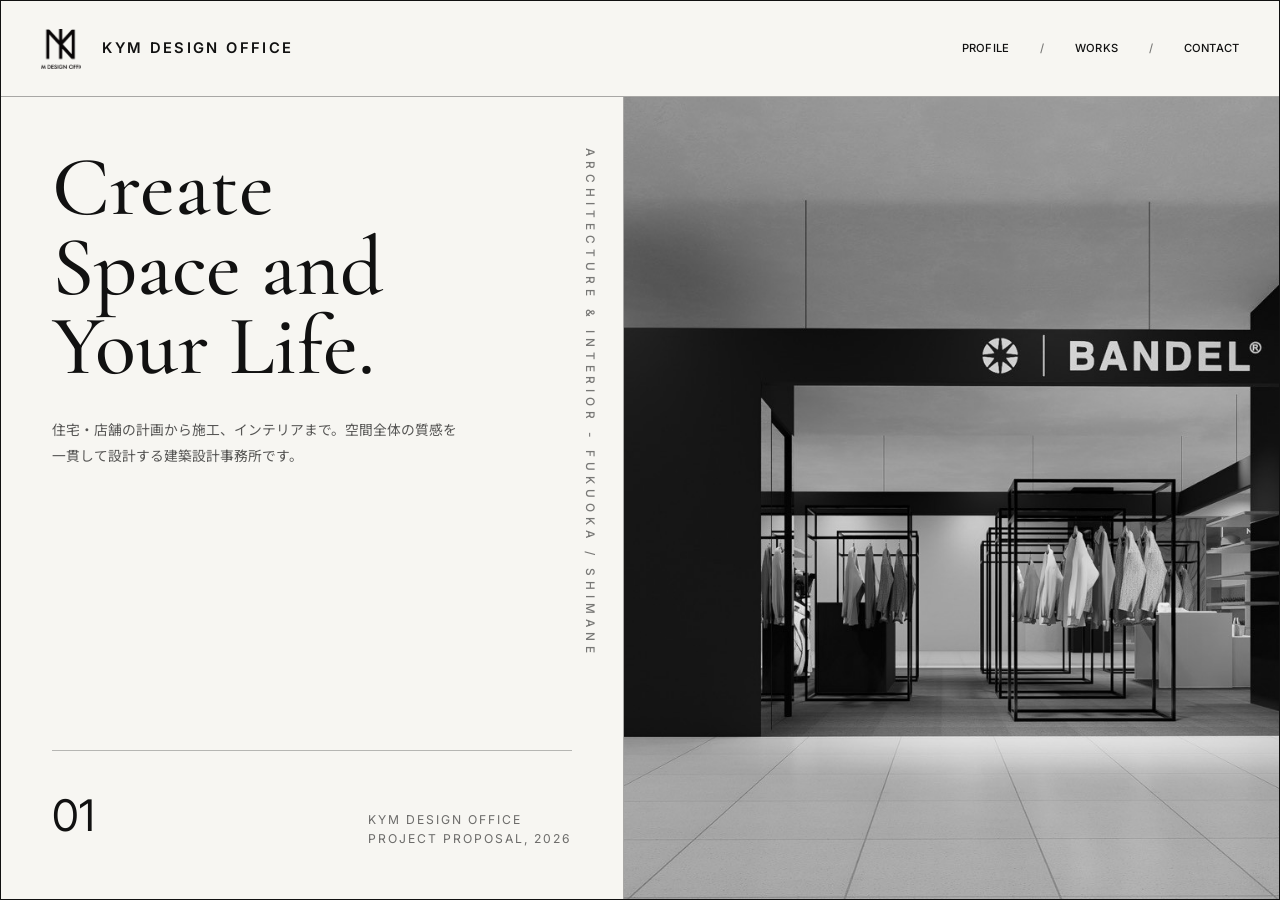
==== commit b344c102: "Adopt split cover homepage layout" ====
--- a/index.html
+++ b/index.html
@@ -5,96 +5,46 @@
   <meta name="viewport" content="width=device-width, initial-scale=1.0">
   <title>KYM DESIGN OFFICE｜福岡・島根の建築設計・施工・インテリアデザイン</title>
   <meta name="description" content="KYM DESIGN OFFICEは、店舗設計・施工、注文住宅、マンションリフォーム、インテリアデザインを手がける二級建築士事務所です。福岡・島根を拠点に、デザインから施工まで一貫して対応します。">
-  <link rel="stylesheet" href="style.css?v=20260627d">
+  <link rel="stylesheet" href="style.css?v=20260629d">
   <link rel="preconnect" href="https://fonts.googleapis.com">
   <link rel="preconnect" href="https://fonts.gstatic.com" crossorigin>
-  <link href="https://fonts.googleapis.com/css2?family=Cormorant+Garamond:wght@400;500&family=Jost:wght@300;400;500&family=Noto+Serif+JP:wght@300;400;500&display=swap" rel="stylesheet">
+  <link href="https://fonts.googleapis.com/css2?family=Cormorant+Garamond:wght@400;500&family=Inter:wght@400;500;600&family=Noto+Sans+JP:wght@400;500&display=swap" rel="stylesheet">
 </head>
-<body class="home-board">
+<body class="home-split">
+  <header class="split-header">
+    <a class="split-brand" href="index.html" aria-label="KYM DESIGN OFFICE">
+      <img src="image_data/logo.png" alt="">
+      <span>KYM DESIGN OFFICE</span>
+    </a>
+    <nav class="split-nav" aria-label="Main navigation">
+      <a href="profile.html">PROFILE</a>
+      <span>/</span>
+      <a href="works.html">WORKS</a>
+      <span>/</span>
+      <a href="contact.html">CONTACT</a>
+    </nav>
+  </header>
 
-  <!-- ===== ヒーロー完結型トップ ===== -->
-  <main class="board" id="top">
-    <header class="board__header">
-      <a class="board__brand" href="index.html" aria-label="KYM DESIGN OFFICE">
-        <img src="image_data/logo.png" alt="">
-        <span>KYM DESIGN OFFICE</span>
-      </a>
-      <nav class="board__nav" aria-label="Main navigation">
-        <a href="profile.html">PROFILE</a>
-        <span>/</span>
-        <a href="works.html">WORKS</a>
-        <span>/</span>
-        <a href="contact.html">CONTACT</a>
-      </nav>
-    </header>
-
-    <section class="board__stage" aria-labelledby="board-title">
-      <aside class="board__index" aria-label="Project index">
-        <span class="board__rule"></span>
-        <p class="board__number">01</p>
-        <span class="board__accent"></span>
-        <p class="board__label">PROJECT<br>INDEX</p>
-      </aside>
-
-      <section class="board__main">
-        <h1 id="board-title">Architecture that<br>fits the life within.</h1>
-        <a class="board-card board-card--feature" href="works.html">
-          <img src="assets/images/kym-hero-collage.jpg" alt="住宅とインテリアのプロジェクトイメージ">
-          <span>RESIDENCE / HOUSE PLANNING</span>
-          <small>Fukuoka, Japan</small>
-        </a>
-      </section>
-
-      <section class="board__projects" aria-label="Primary pages">
-        <a class="board-card" href="works.html">
-          <img src="assets/images/kym-process-materials.jpg" alt="素材選定のプロジェクトイメージ">
-          <span>INTERIOR / MATERIAL STUDY</span>
-          <small>Shimane, Japan</small>
-        </a>
-        <a class="board-card" href="works.html">
-          <img src="studio/LINE_ALBUM_Bandel-Osaka_260331_1.jpg" alt="Bandel Osaka 店舗設計の施工実績">
-          <span>COMMERCIAL / BANDEL OSAKA</span>
-          <small>Osaka, Japan</small>
-        </a>
-        <a class="board-card" href="profile.html">
-          <img src="assets/images/kym-process-mono.jpg" alt="設計検討のプロジェクトイメージ">
-          <span>PROFILE / DESIGN PROCESS</span>
-          <small>Office information</small>
-        </a>
-        <a class="board-card" href="contact.html">
-          <img src="assets/images/kym-hero-mono.jpg" alt="空間ディテールのプロジェクトイメージ">
-          <span>CONTACT / CONSULTATION</span>
-          <small>First consultation</small>
-        </a>
-      </section>
+  <main class="split-cover" id="top">
+    <section class="split-cover__text" aria-labelledby="split-title">
+      <span class="split-cover__side">Architecture &amp; Interior - Fukuoka / Shimane</span>
+      <div class="split-cover__head">
+        <h1 id="split-title">Create<br>Space and<br>Your Life.</h1>
+        <p>住宅・店舗の計画から施工、インテリアまで。空間全体の質感を一貫して設計する建築設計事務所です。</p>
+      </div>
+      <div class="split-cover__meta">
+        <div>
+          <strong>01</strong>
+        </div>
+        <p>KYM Design Office<br>Project Proposal, 2026</p>
+      </div>
     </section>
-
-    <section class="board__services" aria-label="Services">
-      <a href="works.html">
-        <span>01</span>
-        <strong>店舗設計・施工</strong>
-        <small>Shop / Salon / Office</small>
-      </a>
-      <a href="works.html">
-        <span>02</span>
-        <strong>注文住宅</strong>
-        <small>House planning</small>
-      </a>
-      <a href="works.html">
-        <span>03</span>
-        <strong>リノベーション</strong>
-        <small>Apartment renovation</small>
-      </a>
-      <a href="contact.html">
-        <span>04</span>
-        <strong>ご相談</strong>
-        <small>Fukuoka / Shimane</small>
-      </a>
-    </section>
+    <figure class="split-cover__visual">
+      <img src="studio/LINE_ALBUM_Bandel-Osaka_260331_3.jpg" alt="KYM DESIGN OFFICEが手がけた空間のイメージ">
+    </figure>
   </main>
 
   <script src="js/lenis.min.js"></script>
   <script src="app.js"></script>
-
 </body>
 </html>
--- a/style.css
+++ b/style.css
@@ -2183,6 +2183,275 @@
   }
 }
 
+/* =========================================================
+   HOME - Split Cover
+   ========================================================= */
+.home-split {
+  min-height: 100dvh;
+  background: #f7f6f2;
+  color: #111;
+  font-family: "Inter", "Noto Sans JP", sans-serif;
+  font-weight: 400;
+  line-height: 1.5;
+  border: 1px solid #111;
+}
+
+.home-split a {
+  color: inherit;
+  text-decoration: none;
+}
+
+.split-header {
+  display: flex;
+  align-items: center;
+  justify-content: space-between;
+  gap: 2rem;
+  width: 100%;
+  min-height: 96px;
+  padding: 1.55rem 3.1vw;
+  border-bottom: 1px solid rgba(17, 17, 17, 0.34);
+}
+
+.split-brand {
+  display: inline-flex;
+  align-items: center;
+  gap: 1.35rem;
+  font-size: clamp(0.92rem, 0.95vw, 1.18rem);
+  font-weight: 600;
+  letter-spacing: 0.16em;
+  white-space: nowrap;
+}
+
+.split-brand img {
+  display: block;
+  width: clamp(40px, 3vw, 56px);
+  height: clamp(40px, 3vw, 56px);
+  object-fit: cover;
+  object-position: center top;
+}
+
+.split-nav {
+  display: flex;
+  align-items: center;
+  gap: clamp(1.1rem, 2.4vw, 3.2rem);
+  font-size: clamp(0.7rem, 0.72vw, 0.88rem);
+  font-weight: 500;
+  letter-spacing: 0.02em;
+}
+
+.split-nav span {
+  color: rgba(17, 17, 17, 0.55);
+}
+
+.home-split .split-cover {
+  display: grid;
+  grid-template-columns: minmax(0, 1fr) minmax(0, 1.05fr);
+  min-height: calc(100dvh - 98px);
+}
+
+.home-split .split-cover__text {
+  position: relative;
+  display: flex;
+  flex-direction: column;
+  justify-content: space-between;
+  min-width: 0;
+  padding: clamp(2.4rem, 4vw, 5rem) clamp(2rem, 4vw, 5.5rem);
+  border-right: 1px solid rgba(17, 17, 17, 0.34);
+}
+
+.home-split .split-cover__side {
+  position: absolute;
+  top: clamp(2.4rem, 4vw, 5rem);
+  right: clamp(1.4rem, 2vw, 2.4rem);
+  writing-mode: vertical-rl;
+  font-size: 0.74rem;
+  font-weight: 500;
+  letter-spacing: 0.42em;
+  text-transform: uppercase;
+  color: rgba(17, 17, 17, 0.55);
+}
+
+.home-split .split-cover__head {
+  width: min(100%, 46rem);
+  padding-right: clamp(2rem, 5vw, 5rem);
+}
+
+.home-split .split-cover__head h1 {
+  margin: 0;
+  font-family: "Cormorant Garamond", serif;
+  font-size: clamp(3.6rem, 6.6vw, 8.2rem);
+  font-weight: 500;
+  line-height: 0.94;
+  letter-spacing: 0;
+  text-wrap: balance;
+}
+
+.home-split .split-cover__head p {
+  max-width: 26rem;
+  margin: 2rem 0 0;
+  font-size: clamp(0.86rem, 0.95vw, 1.02rem);
+  line-height: 1.85;
+  color: rgba(17, 17, 17, 0.7);
+  text-wrap: pretty;
+}
+
+.home-split .split-cover__meta {
+  display: flex;
+  align-items: flex-end;
+  justify-content: space-between;
+  gap: 1.5rem;
+  padding-top: 2rem;
+  border-top: 1px solid rgba(17, 17, 17, 0.28);
+  font-size: 0.76rem;
+  letter-spacing: 0.16em;
+  text-transform: uppercase;
+  color: rgba(17, 17, 17, 0.6);
+}
+
+.home-split .split-cover__meta p {
+  margin: 0;
+}
+
+.home-split .split-cover__meta strong {
+  font-size: clamp(2.4rem, 3.4vw, 4.2rem);
+  font-weight: 400;
+  letter-spacing: 0;
+  color: #111;
+}
+
+.home-split .split-cover__visual {
+  min-width: 0;
+  margin: 0;
+  overflow: hidden;
+  filter: grayscale(1);
+}
+
+.home-split .split-cover__visual img {
+  display: block;
+  width: 100%;
+  height: 100%;
+  min-height: calc(100dvh - 98px);
+  object-fit: cover;
+  object-position: center;
+}
+
+@media (max-width: 900px) {
+  .split-header {
+    align-items: flex-start;
+    flex-direction: column;
+    min-height: auto;
+    padding: 1.1rem;
+  }
+
+  .split-brand {
+    gap: 0.9rem;
+    font-size: 0.82rem;
+    letter-spacing: 0.16em;
+  }
+
+  .split-brand img {
+    width: 40px;
+    height: 40px;
+  }
+
+  .split-nav {
+    display: grid;
+    grid-template-columns: repeat(3, minmax(0, 1fr));
+    width: 100%;
+    max-width: 100%;
+    gap: 0;
+    font-size: 0.66rem;
+  }
+
+  .split-nav a {
+    min-width: 0;
+  }
+
+  .split-nav a:nth-of-type(2) {
+    text-align: center;
+  }
+
+  .split-nav a:nth-of-type(3) {
+    text-align: right;
+  }
+
+  .split-nav span {
+    display: none;
+  }
+
+  .home-split .split-cover {
+    grid-template-columns: 1fr;
+    min-height: auto;
+  }
+
+  .home-split .split-cover__text {
+    min-height: 56dvh;
+    padding: 2rem 1.1rem 1.4rem;
+    border-right: 0;
+    border-bottom: 1px solid rgba(17, 17, 17, 0.34);
+    overflow: hidden;
+  }
+
+  .home-split .split-cover__side {
+    position: static;
+    writing-mode: horizontal-tb;
+    margin-bottom: 2.2rem;
+    font-size: 0.62rem;
+    letter-spacing: 0.24em;
+  }
+
+  .home-split .split-cover__head {
+    padding-right: 0;
+  }
+
+  .home-split .split-cover__head h1 {
+    font-size: clamp(3.2rem, 15vw, 5.1rem);
+  }
+
+  .home-split .split-cover__meta {
+    display: grid;
+    grid-template-columns: auto minmax(0, 12rem);
+    align-items: end;
+    margin-top: 3rem;
+  }
+
+  .home-split .split-cover__meta p {
+    max-width: 12rem;
+    text-align: right;
+    overflow-wrap: anywhere;
+  }
+
+  .home-split .split-cover__visual {
+    height: 44dvh;
+  }
+
+  .home-split .split-cover__visual img {
+    min-height: 0;
+  }
+}
+
+@media (max-width: 420px) {
+  .split-nav {
+    justify-content: space-between;
+    font-size: 0.62rem;
+  }
+
+  .home-split .split-cover__head p {
+    font-size: 0.82rem;
+  }
+
+  .home-split .split-cover__meta {
+    font-size: 0.66rem;
+    letter-spacing: 0.1em;
+  }
+
+  .home-split .split-cover__meta p {
+    max-width: 11rem;
+    text-align: right;
+    overflow-wrap: anywhere;
+  }
+}
+
 /* =====================================================================
    ANIMATION（Phase 1–4）
    ===================================================================== */
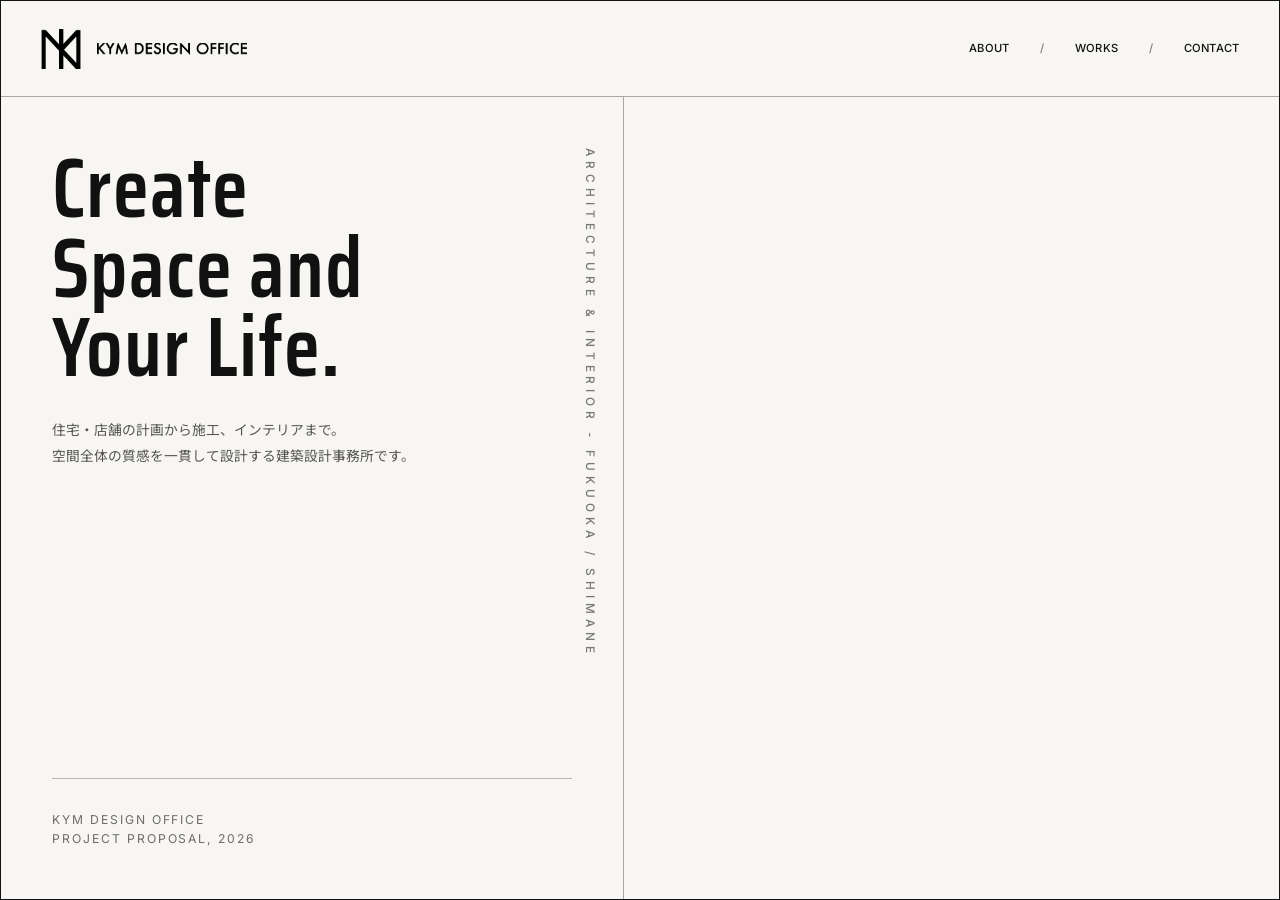
==== commit ff9f4848: "ヘッダー統一・ヒーロー刷新・問い合わせフォーム追加と不要ファイル整理 - 全ページのヘッダー表示を統一、ページタイトルのサイズと上余白を調整 - トップのヒーローを5枚のモノクロ画像スライドに変更、切" ====
--- a/index.html
+++ b/index.html
@@ -5,21 +5,22 @@
   <meta name="viewport" content="width=device-width, initial-scale=1.0">
   <title>KYM DESIGN OFFICE｜福岡・島根の建築設計・施工・インテリアデザイン</title>
   <meta name="description" content="KYM DESIGN OFFICEは、店舗設計・施工、注文住宅、マンションリフォーム、インテリアデザインを手がける二級建築士事務所です。福岡・島根を拠点に、デザインから施工まで一貫して対応します。">
-  <link rel="stylesheet" href="style.css?v=20260629d">
+  <link rel="stylesheet" href="style.css?v=20260630d">
   <link rel="preconnect" href="https://fonts.googleapis.com">
   <link rel="preconnect" href="https://fonts.gstatic.com" crossorigin>
-  <link href="https://fonts.googleapis.com/css2?family=Cormorant+Garamond:wght@400;500&family=Inter:wght@400;500;600&family=Noto+Sans+JP:wght@400;500&display=swap" rel="stylesheet">
+  <link href="https://fonts.googleapis.com/css2?family=Cormorant+Garamond:wght@400;500&family=Inter:wght@400;500;600&family=Noto+Sans+JP:wght@400;500&family=Saira+Condensed:wght@500;600;700&display=swap" rel="stylesheet">
 </head>
 <body class="home-split">
   <header class="split-header">
     <a class="split-brand" href="index.html" aria-label="KYM DESIGN OFFICE">
-      <img src="image_data/logo.png" alt="">
-      <span>KYM DESIGN OFFICE</span>
+      <span class="logo-crop logo-crop--mark" aria-hidden="true"><img src="image_data/logo.png" alt=""></span>
+      <span class="logo-crop logo-crop--word" aria-hidden="true"><img src="image_data/logo.png" alt=""></span>
+      <span class="sr-only">KYM DESIGN OFFICE</span>
     </a>
     <nav class="split-nav" aria-label="Main navigation">
-      <a href="profile.html">PROFILE</a>
+      <a href="profile.html">ABOUT</a>
       <span>/</span>
-      <a href="works.html">WORKS</a>
+      <a href="https://www.instagram.com/kymdesignoffice/" target="_blank" rel="noopener noreferrer">WORKS</a>
       <span>/</span>
       <a href="contact.html">CONTACT</a>
     </nav>
@@ -30,17 +31,18 @@
       <span class="split-cover__side">Architecture &amp; Interior - Fukuoka / Shimane</span>
       <div class="split-cover__head">
         <h1 id="split-title">Create<br>Space and<br>Your Life.</h1>
-        <p>住宅・店舗の計画から施工、インテリアまで。空間全体の質感を一貫して設計する建築設計事務所です。</p>
+        <p>住宅・店舗の計画から施工、インテリアまで。<br>空間全体の質感を一貫して設計する建築設計事務所です。</p>
       </div>
       <div class="split-cover__meta">
-        <div>
-          <strong>01</strong>
-        </div>
         <p>KYM Design Office<br>Project Proposal, 2026</p>
       </div>
     </section>
-    <figure class="split-cover__visual">
-      <img src="studio/LINE_ALBUM_Bandel-Osaka_260331_3.jpg" alt="KYM DESIGN OFFICEが手がけた空間のイメージ">
+    <figure class="split-cover__visual split-slider" aria-label="KYM DESIGN OFFICEが手がけた空間のイメージ">
+      <img class="split-slider__image" src="image_data/hero1.jpg" alt="">
+      <img class="split-slider__image" src="image_data/hero2.jpg" alt="">
+      <img class="split-slider__image" src="image_data/hero3.jpg" alt="">
+      <img class="split-slider__image" src="image_data/hero4.jpg" alt="">
+      <img class="split-slider__image" src="image_data/hero5.jpg" alt="">
     </figure>
   </main>
 
--- a/style.css
+++ b/style.css
@@ -56,6 +56,18 @@
   outline-offset: 0.45rem;
 }
 
+.sr-only {
+  position: absolute;
+  width: 1px;
+  height: 1px;
+  padding: 0;
+  margin: -1px;
+  overflow: hidden;
+  clip: rect(0, 0, 0, 0);
+  white-space: nowrap;
+  border: 0;
+}
+
 ::selection {
   background: var(--black);
   color: var(--paper);
@@ -670,7 +682,7 @@
   position: relative;
   max-width: var(--maxw);
   margin: 0 auto;
-  padding: clamp(11rem, 24vh, 17rem) var(--pad-x) clamp(5rem, 10vh, 8rem);
+  padding: clamp(3.5rem, 8vh, 6rem) var(--pad-x) clamp(5rem, 10vh, 8rem);
   border-bottom: 1px solid var(--line-soft);
   background: var(--paper);
 }
@@ -700,7 +712,7 @@
 }
 .page-hero__title {
   margin-bottom: 1.8rem;
-  font-size: clamp(2.6rem, 8vw, 6.6rem);
+  font-size: clamp(2rem, 5vw, 3.8rem);
   font-family: var(--font-serif);
   font-weight: 300;
   line-height: 0.95;
@@ -859,11 +871,12 @@
   align-items: flex-end;
   justify-content: space-between;
 }
-.footer__logo {
-  height: 54px;
-  width: auto;
-  display: block;
-  filter: grayscale(1) contrast(1.08);
+.footer__brand {
+  display: inline-flex;
+  align-items: center;
+  gap: 1.1rem;
+  color: inherit;
+  text-decoration: none;
 }
 .footer__info { display: flex; flex-direction: column; gap: 0.4rem; text-align: right; }
 .footer__info span {
@@ -984,11 +997,11 @@
     margin-bottom: 2.5rem;
   }
   .page-hero {
-    padding-top: 9rem;
+    padding-top: 3rem;
     padding-bottom: 4.5rem;
   }
   .page-hero__title {
-    font-size: clamp(3.4rem, 18vw, 5.4rem);
+    font-size: clamp(2.2rem, 11vw, 3.4rem);
   }
   .head__link { margin-left: 0; width: 100%; margin-top: 0.5rem; }
   .about__meta > div { grid-template-columns: 1fr; gap: 0.3rem; }
@@ -1663,6 +1676,29 @@
   gap: clamp(2.5rem, 7vw, 7rem);
 }
 
+.profile-page {
+  align-items: start;
+  grid-template-columns: minmax(0, 0.58fr) minmax(20rem, 1fr);
+}
+
+.profile-page__portrait {
+  grid-row: span 2;
+  margin: 0;
+  aspect-ratio: 4 / 5;
+  overflow: hidden;
+  border: 1px solid var(--line-soft);
+  background: var(--panel);
+}
+
+.profile-page__portrait img {
+  display: block;
+  width: 100%;
+  height: 100%;
+  object-fit: cover;
+  object-position: center top;
+  filter: grayscale(1) contrast(1.04);
+}
+
 .profile-page__statement {
   display: grid;
   gap: 1.6rem;
@@ -1726,6 +1762,116 @@
   color: var(--black);
 }
 
+.contact-page__message .profile-list {
+  margin-top: 0;
+}
+
+/* ===== お問い合わせフォーム ===== */
+.contact-form {
+  display: grid;
+  gap: clamp(1.7rem, 3.2vw, 2.4rem);
+  align-self: start;
+}
+
+.contact-form__field {
+  display: grid;
+  gap: 0.75rem;
+  margin: 0;
+  padding: 0;
+  border: 0;
+}
+
+.contact-form__field > label,
+.contact-form__group legend {
+  display: flex;
+  align-items: center;
+  gap: 0.7rem;
+  padding: 0;
+  font-family: var(--font-grotesk);
+  font-size: 0.66rem;
+  letter-spacing: 0.18em;
+  text-transform: uppercase;
+  color: var(--gray);
+}
+
+.contact-form__req,
+.contact-form__opt {
+  padding: 0.12rem 0.5rem;
+  font-family: var(--font-jp);
+  font-size: 0.6rem;
+  letter-spacing: 0.06em;
+  text-transform: none;
+  color: var(--soft);
+  border: 1px solid var(--line);
+}
+
+.contact-form__req {
+  color: var(--black);
+  border-color: var(--accent);
+}
+
+.contact-form input[type="text"],
+.contact-form input[type="email"],
+.contact-form textarea {
+  width: 100%;
+  padding: 0.75rem 0;
+  font-family: var(--font-jp);
+  font-size: 0.94rem;
+  line-height: 1.9;
+  color: var(--ink);
+  background: transparent;
+  border: 0;
+  border-bottom: 1px solid var(--line);
+  border-radius: 0;
+  transition: border-color 0.2s ease;
+}
+
+.contact-form textarea {
+  resize: vertical;
+}
+
+.contact-form input:focus,
+.contact-form textarea:focus {
+  outline: none;
+  border-bottom-color: var(--black);
+}
+
+.contact-form ::placeholder {
+  color: var(--placeholder-dark);
+}
+
+.contact-form__checks {
+  display: grid;
+  grid-template-columns: repeat(auto-fit, minmax(9.5rem, 1fr));
+  gap: 0.7rem 1.5rem;
+}
+
+.contact-form__check {
+  display: flex;
+  align-items: center;
+  gap: 0.65rem;
+  font-family: var(--font-jp);
+  font-size: 0.88rem;
+  color: var(--ink);
+  cursor: pointer;
+}
+
+.contact-form__check input {
+  width: 1rem;
+  height: 1rem;
+  flex: 0 0 auto;
+  accent-color: var(--accent);
+}
+
+.contact-form__submit {
+  justify-self: start;
+  margin-top: 0.6rem;
+  background: none;
+  border: 0;
+  border-bottom: 1px solid var(--ink);
+  cursor: pointer;
+}
+
 @media (max-width: 900px) {
   .gateway {
     min-height: 100dvh;
@@ -1757,6 +1903,11 @@
   .profile-page,
   .contact-page {
     grid-template-columns: 1fr;
+  }
+
+  .profile-page__portrait {
+    grid-row: auto;
+    max-width: 34rem;
   }
 }
 
@@ -2210,24 +2361,58 @@
   min-height: 96px;
   padding: 1.55rem 3.1vw;
   border-bottom: 1px solid rgba(17, 17, 17, 0.34);
+  color: #111;
+  font-family: "Inter", "Noto Sans JP", sans-serif;
+}
+
+/* 全ページでヘッダーの見た目を統一（下線・色・フォントを固定） */
+.split-header a {
+  color: inherit;
+  text-decoration: none;
 }
 
 .split-brand {
   display: inline-flex;
   align-items: center;
-  gap: 1.35rem;
-  font-size: clamp(0.92rem, 0.95vw, 1.18rem);
-  font-weight: 600;
-  letter-spacing: 0.16em;
+  gap: 1rem;
   white-space: nowrap;
 }
 
-.split-brand img {
+.logo-crop {
+  position: relative;
+  display: inline-block;
+  overflow: hidden;
+  flex: 0 0 auto;
+}
+
+.logo-crop img {
+  position: absolute;
   display: block;
+  height: auto;
+  max-width: none;
+  filter: grayscale(1) contrast(1.08);
+}
+
+.logo-crop--mark {
   width: clamp(40px, 3vw, 56px);
   height: clamp(40px, 3vw, 56px);
-  object-fit: cover;
-  object-position: center top;
+}
+
+.logo-crop--mark img {
+  top: 0;
+  left: clamp(-21px, -1.14vw, -15px);
+  width: clamp(70px, 5.22vw, 98px);
+}
+
+.logo-crop--word {
+  width: clamp(150px, 10.6vw, 204px);
+  height: clamp(12px, 0.86vw, 17px);
+}
+
+.logo-crop--word img {
+  top: clamp(-141px, -7.35vw, -104px);
+  left: 0;
+  width: clamp(150px, 10.6vw, 204px);
 }
 
 .split-nav {
@@ -2278,11 +2463,11 @@
 
 .home-split .split-cover__head h1 {
   margin: 0;
-  font-family: "Cormorant Garamond", serif;
+  font-family: "DIN Condensed", "Saira Condensed", "Arial Narrow", sans-serif;
   font-size: clamp(3.6rem, 6.6vw, 8.2rem);
-  font-weight: 500;
+  font-weight: 600;
   line-height: 0.94;
-  letter-spacing: 0;
+  letter-spacing: 0.01em;
   text-wrap: balance;
 }
 
@@ -2298,7 +2483,7 @@
 .home-split .split-cover__meta {
   display: flex;
   align-items: flex-end;
-  justify-content: space-between;
+  justify-content: flex-start;
   gap: 1.5rem;
   padding-top: 2rem;
   border-top: 1px solid rgba(17, 17, 17, 0.28);
@@ -2312,21 +2497,16 @@
   margin: 0;
 }
 
-.home-split .split-cover__meta strong {
-  font-size: clamp(2.4rem, 3.4vw, 4.2rem);
-  font-weight: 400;
-  letter-spacing: 0;
-  color: #111;
-}
-
 .home-split .split-cover__visual {
+  position: relative;
   min-width: 0;
   margin: 0;
   overflow: hidden;
   filter: grayscale(1);
 }
 
-.home-split .split-cover__visual img {
+.home-split .split-cover__visual img,
+.split-slider__image {
   display: block;
   width: 100%;
   height: 100%;
@@ -2335,6 +2515,41 @@
   object-position: center;
 }
 
+.split-slider__image {
+  position: absolute;
+  inset: 0;
+  opacity: 0;
+  animation: splitSlide 22.5s infinite;
+}
+
+.split-slider__image:first-child {
+  position: relative;
+}
+
+.split-slider__image:nth-child(2) {
+  animation-delay: 4.5s;
+}
+
+.split-slider__image:nth-child(3) {
+  animation-delay: 9s;
+}
+
+.split-slider__image:nth-child(4) {
+  animation-delay: 13.5s;
+}
+
+.split-slider__image:nth-child(5) {
+  animation-delay: 18s;
+}
+
+@keyframes splitSlide {
+  0% { opacity: 0; transform: scale(1.02); }
+  3% { opacity: 1; }
+  17% { opacity: 1; }
+  20% { opacity: 0; transform: scale(1.06); }
+  100% { opacity: 0; transform: scale(1.06); }
+}
+
 @media (max-width: 900px) {
   .split-header {
     align-items: flex-start;
@@ -2345,13 +2560,6 @@
 
   .split-brand {
     gap: 0.9rem;
-    font-size: 0.82rem;
-    letter-spacing: 0.16em;
-  }
-
-  .split-brand img {
-    width: 40px;
-    height: 40px;
   }
 
   .split-nav {
@@ -2409,9 +2617,9 @@
   }
 
   .home-split .split-cover__meta {
-    display: grid;
-    grid-template-columns: auto minmax(0, 12rem);
+    display: flex;
     align-items: end;
+    justify-content: flex-end;
     margin-top: 3rem;
   }
 
@@ -2515,5 +2723,7 @@
 @media (prefers-reduced-motion: reduce) {
   [data-reveal] { opacity: 1 !important; transform: none !important; clip-path: none !important; transition: none !important; }
   .hero__rule { transform: scaleX(1) !important; transition: none !important; }
+  .split-slider__image { animation: none !important; opacity: 0; transform: none !important; }
+  .split-slider__image:first-child { opacity: 1; }
   html { scroll-behavior: auto; }
 }
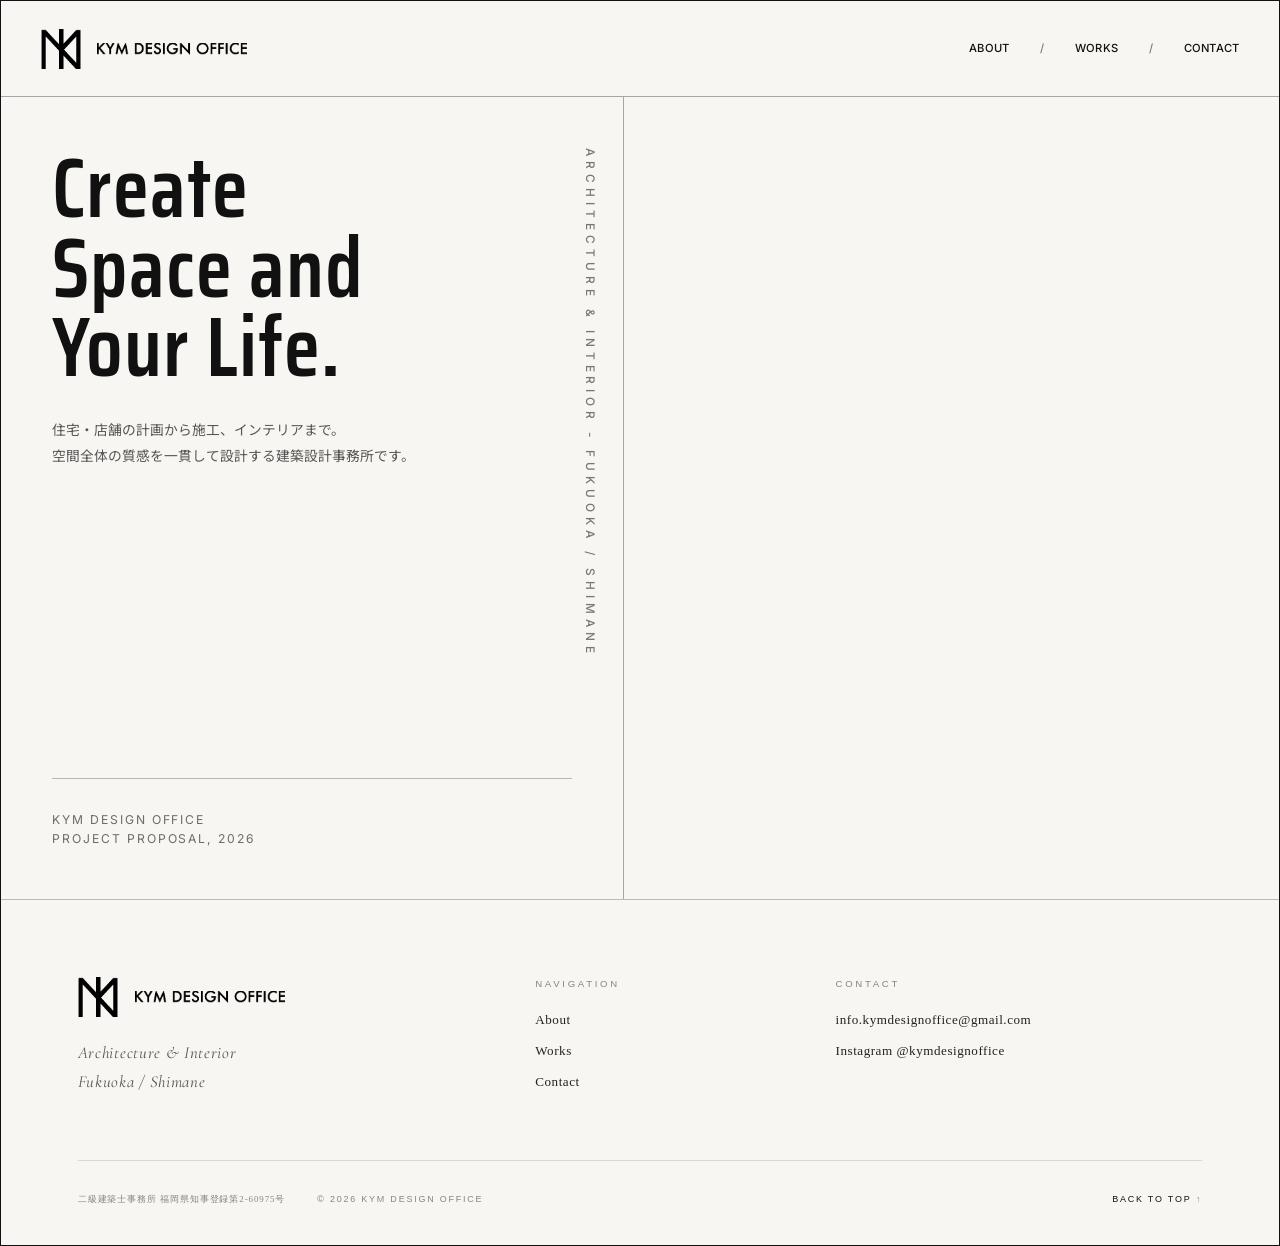
==== commit b905b1ce: "全ページのフッターを統一しリッチなデザインに刷新 - 旧簡易フッターを.site-footer系の構成へ全面差し替え - ブランド/Navigation/Contactの3カラム＋下段バー（登録番号・" ====
--- a/index.html
+++ b/index.html
@@ -5,7 +5,7 @@
   <meta name="viewport" content="width=device-width, initial-scale=1.0">
   <title>KYM DESIGN OFFICE｜福岡・島根の建築設計・施工・インテリアデザイン</title>
   <meta name="description" content="KYM DESIGN OFFICEは、店舗設計・施工、注文住宅、マンションリフォーム、インテリアデザインを手がける二級建築士事務所です。福岡・島根を拠点に、デザインから施工まで一貫して対応します。">
-  <link rel="stylesheet" href="style.css?v=20260630d">
+  <link rel="stylesheet" href="style.css?v=20260630f">
   <link rel="preconnect" href="https://fonts.googleapis.com">
   <link rel="preconnect" href="https://fonts.gstatic.com" crossorigin>
   <link href="https://fonts.googleapis.com/css2?family=Cormorant+Garamond:wght@400;500&family=Inter:wght@400;500;600&family=Noto+Sans+JP:wght@400;500&family=Saira+Condensed:wght@500;600;700&display=swap" rel="stylesheet">
@@ -46,6 +46,43 @@
     </figure>
   </main>
 
+  <!-- ===== フッター ===== -->
+  <footer class="site-footer">
+    <div class="site-footer__inner">
+      <div class="site-footer__brand">
+        <a class="footer__brand" href="index.html" aria-label="KYM DESIGN OFFICE">
+          <span class="logo-crop logo-crop--mark" aria-hidden="true"><img src="image_data/logo.png" alt=""></span>
+          <span class="logo-crop logo-crop--word" aria-hidden="true"><img src="image_data/logo.png" alt=""></span>
+          <span class="sr-only">KYM DESIGN OFFICE</span>
+        </a>
+        <p class="site-footer__tagline">Architecture &amp; Interior<br>Fukuoka / Shimane</p>
+      </div>
+
+      <nav class="site-footer__col" aria-label="Footer navigation">
+        <h2 class="site-footer__heading">Navigation</h2>
+        <ul>
+          <li><a href="profile.html">About</a></li>
+          <li><a href="https://www.instagram.com/kymdesignoffice/" target="_blank" rel="noopener noreferrer">Works</a></li>
+          <li><a href="contact.html">Contact</a></li>
+        </ul>
+      </nav>
+
+      <div class="site-footer__col">
+        <h2 class="site-footer__heading">Contact</h2>
+        <ul>
+          <li><a href="mailto:info.kymdesignoffice@gmail.com">info.kymdesignoffice@gmail.com</a></li>
+          <li><a href="https://www.instagram.com/kymdesignoffice/" target="_blank" rel="noopener noreferrer">Instagram @kymdesignoffice</a></li>
+        </ul>
+      </div>
+    </div>
+
+    <div class="site-footer__bar">
+      <span class="site-footer__reg">二級建築士事務所 福岡県知事登録第2-60975号</span>
+      <span class="site-footer__copy">© 2026 KYM DESIGN OFFICE</span>
+      <a class="site-footer__top" href="#top">Back to top <span aria-hidden="true">↑</span></a>
+    </div>
+  </footer>
+
   <script src="js/lenis.min.js"></script>
   <script src="app.js"></script>
 </body>
--- a/style.css
+++ b/style.css
@@ -860,16 +860,24 @@
 .contact__cta svg { width: 40px; height: 12px; }
 
 /* ===== フッター ===== */
-.footer {
+.site-footer {
   max-width: var(--maxw);
   margin: 0 auto;
-  padding: clamp(3rem, 6vw, 5rem) var(--pad-x);
+  padding: clamp(3.5rem, 6vw, 6rem) var(--pad-x) clamp(1.6rem, 3vw, 2.4rem);
   border-top: 1px solid var(--line);
+}
+.site-footer__inner {
+  display: grid;
+  grid-template-columns: 1.6fr 1fr 1.4fr;
+  gap: clamp(2rem, 4vw, 4rem) clamp(1.5rem, 3vw, 3rem);
+  align-items: start;
+}
+
+/* ブランド面 */
+.site-footer__brand {
   display: flex;
-  flex-wrap: wrap;
-  gap: 1.5rem 2rem;
-  align-items: flex-end;
-  justify-content: space-between;
+  flex-direction: column;
+  gap: 1.4rem;
 }
 .footer__brand {
   display: inline-flex;
@@ -878,15 +886,77 @@
   color: inherit;
   text-decoration: none;
 }
-.footer__info { display: flex; flex-direction: column; gap: 0.4rem; text-align: right; }
-.footer__info span {
+.site-footer__tagline {
+  font-family: var(--font-serif);
+  font-size: 1.05rem;
+  font-style: italic;
+  font-weight: 400;
+  letter-spacing: 0.04em;
+  line-height: 1.7;
+  color: var(--soft);
+}
+
+/* 各カラム */
+.site-footer__heading {
+  font-family: var(--font-grotesk);
+  font-size: 0.6rem;
+  font-weight: 500;
+  letter-spacing: 0.28em;
+  text-transform: uppercase;
+  color: var(--gray);
+  margin-bottom: 1.2rem;
+}
+.site-footer__col ul {
+  list-style: none;
+  display: flex;
+  flex-direction: column;
+  gap: 0.7rem;
+}
+.site-footer__col li {
+  font-family: var(--font-jp);
+  font-size: 0.82rem;
+  font-weight: 300;
+  letter-spacing: 0.04em;
+  line-height: 1.5;
+  color: var(--ink);
+}
+.site-footer__col a {
+  color: inherit;
+  text-decoration: none;
+  transition: color 0.3s ease;
+}
+.site-footer__col a:hover { color: var(--gray); }
+
+/* 下段バー */
+.site-footer__bar {
+  display: flex;
+  flex-wrap: wrap;
+  align-items: center;
+  gap: 0.8rem 2rem;
+  margin-top: clamp(2.5rem, 5vw, 4rem);
+  padding-top: clamp(1.4rem, 2.5vw, 2rem);
+  border-top: 1px solid var(--line-soft);
+}
+.site-footer__bar span,
+.site-footer__top {
   font-family: var(--font-grotesk);
   font-size: 0.56rem;
   font-weight: 400;
   letter-spacing: 0.2em;
   color: var(--gray);
 }
-.footer__reg { font-family: var(--font-jp) !important; letter-spacing: 0.1em !important; }
+.site-footer__reg { font-family: var(--font-jp) !important; letter-spacing: 0.1em !important; }
+.site-footer__copy { text-transform: uppercase; }
+.site-footer__top {
+  margin-left: auto;
+  text-decoration: none;
+  text-transform: uppercase;
+  display: inline-flex;
+  align-items: center;
+  gap: 0.5em;
+  transition: color 0.3s ease;
+}
+.site-footer__top:hover { color: var(--ink); }
 
 /* ===== レスポンシブ ===== */
 @media (max-width: 900px) {
@@ -945,12 +1015,14 @@
   .archive-note { grid-template-columns: 1fr; }
   .archive-grid { grid-template-columns: 1fr; }
   .archive-card:nth-child(even) { padding-top: 0; }
-  .footer { flex-direction: column; align-items: flex-start; }
-  .footer__info { text-align: left; }
+  .site-footer__inner { grid-template-columns: 1fr 1fr; }
+  .site-footer__brand { grid-column: 1 / -1; }
 }
 
 @media (max-width: 600px) {
   :root { --pad-x: 1.5rem; }
+  .site-footer__bar { flex-direction: column; align-items: flex-start; gap: 0.6rem; }
+  .site-footer__top { margin-left: 0; }
   .nav { align-items: flex-start; gap: 0.9rem; }
   .nav__logo img { height: 34px; }
   .nav__menu {
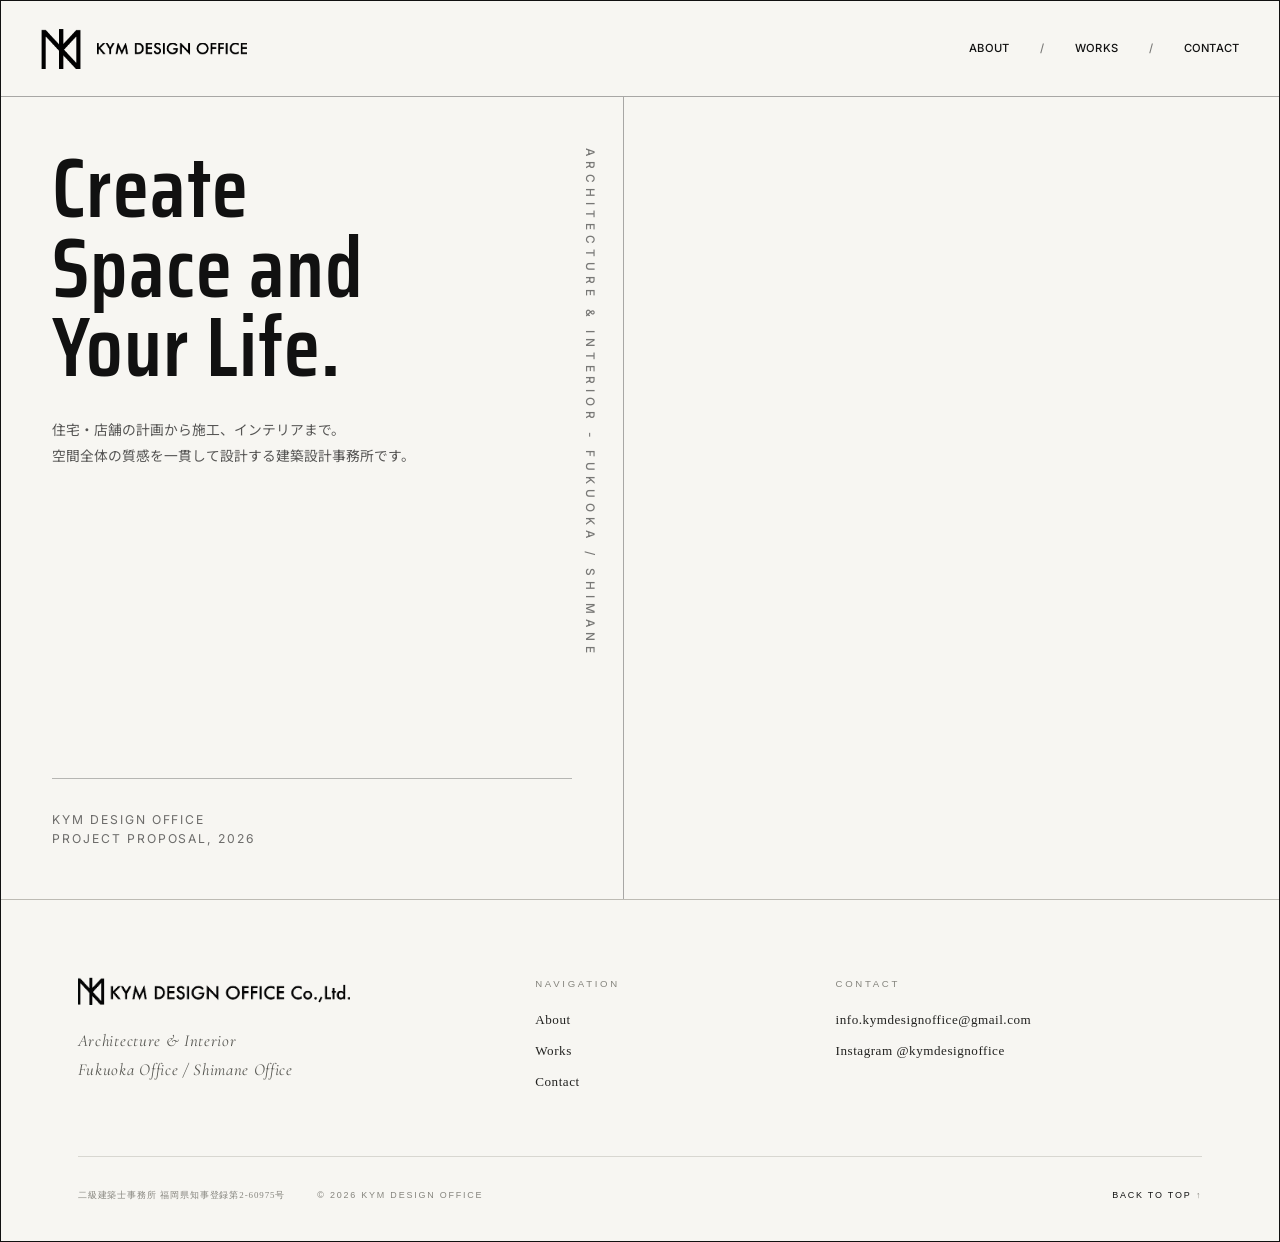
==== commit 199f8bdd: "コンタクト見出しの英語化、フッター表記統一、フッターロゴ変更、プロフィール写真差し替え - コンタクトページの見出しを「お問い合わせ」から「CONTACT」に変更 - 会社概要/コンタクトページの左上" ====
--- a/index.html
+++ b/index.html
@@ -50,12 +50,10 @@
   <footer class="site-footer">
     <div class="site-footer__inner">
       <div class="site-footer__brand">
-        <a class="footer__brand" href="index.html" aria-label="KYM DESIGN OFFICE">
-          <span class="logo-crop logo-crop--mark" aria-hidden="true"><img src="image_data/logo.png" alt=""></span>
-          <span class="logo-crop logo-crop--word" aria-hidden="true"><img src="image_data/logo.png" alt=""></span>
-          <span class="sr-only">KYM DESIGN OFFICE</span>
+        <a class="footer__brand" href="index.html" aria-label="KYM DESIGN OFFICE Co.,Ltd.">
+          <img class="footer__brand-logo" src="image_data/footer_logo.png" alt="KYM DESIGN OFFICE Co.,Ltd.">
         </a>
-        <p class="site-footer__tagline">Architecture &amp; Interior<br>Fukuoka / Shimane</p>
+        <p class="site-footer__tagline">Architecture &amp; Interior<br>Fukuoka Office / Shimane Office</p>
       </div>
 
       <nav class="site-footer__col" aria-label="Footer navigation">
--- a/style.css
+++ b/style.css
@@ -886,6 +886,11 @@
   color: inherit;
   text-decoration: none;
 }
+.footer__brand-logo {
+  display: block;
+  height: clamp(22px, 2.2vw, 30px);
+  width: auto;
+}
 .site-footer__tagline {
   font-family: var(--font-serif);
   font-size: 1.05rem;
